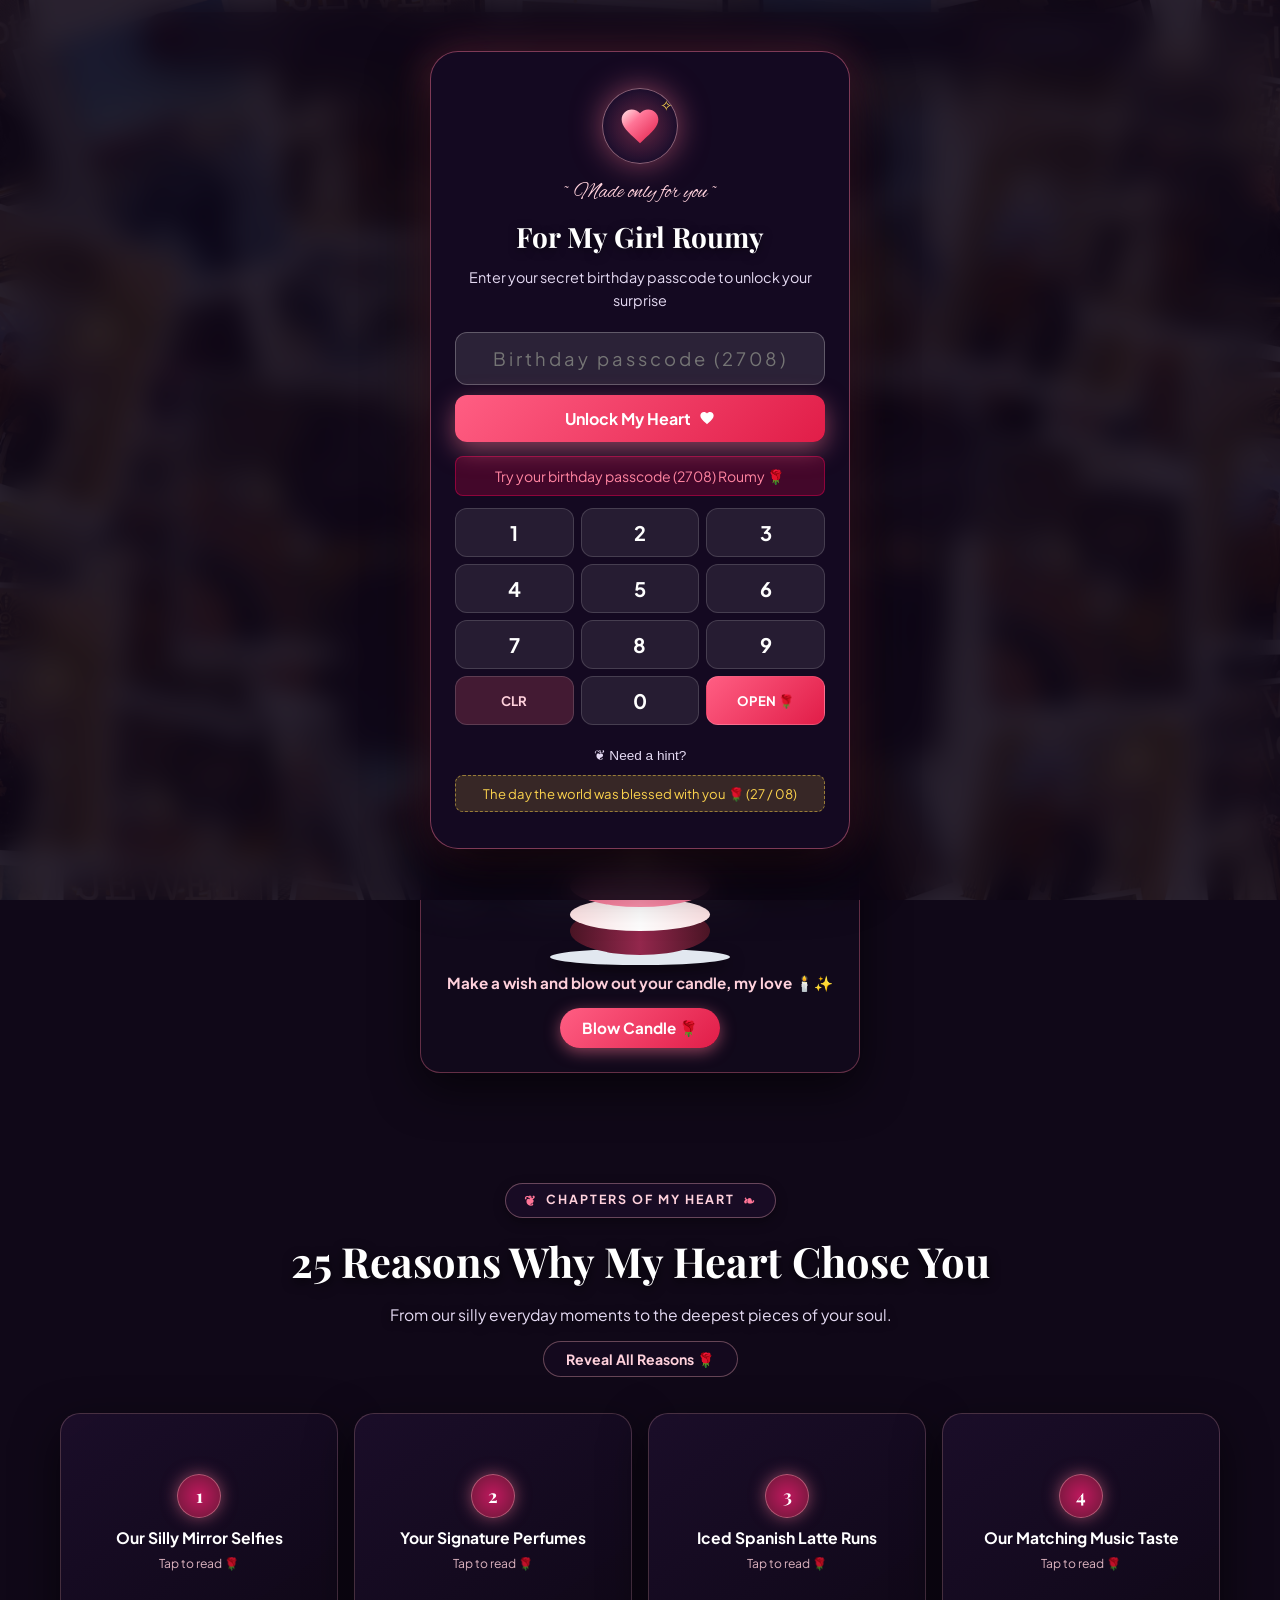
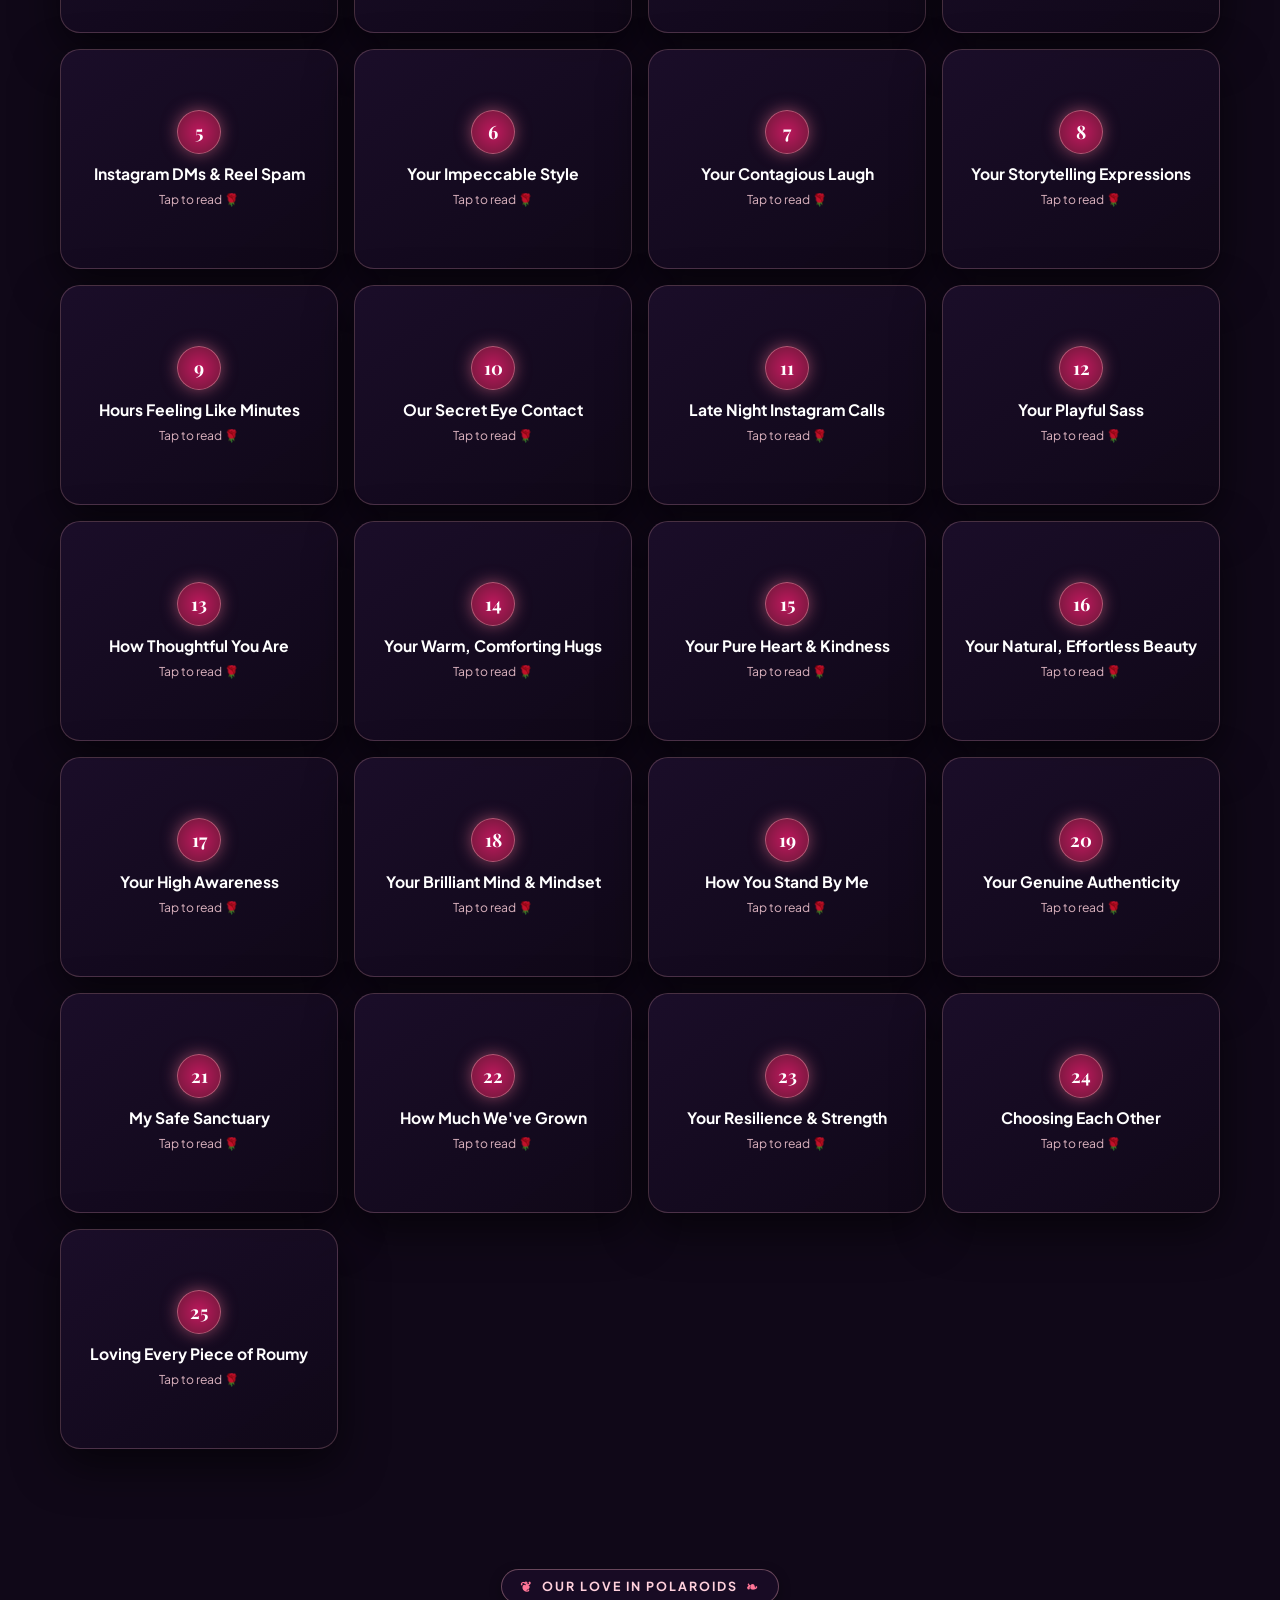
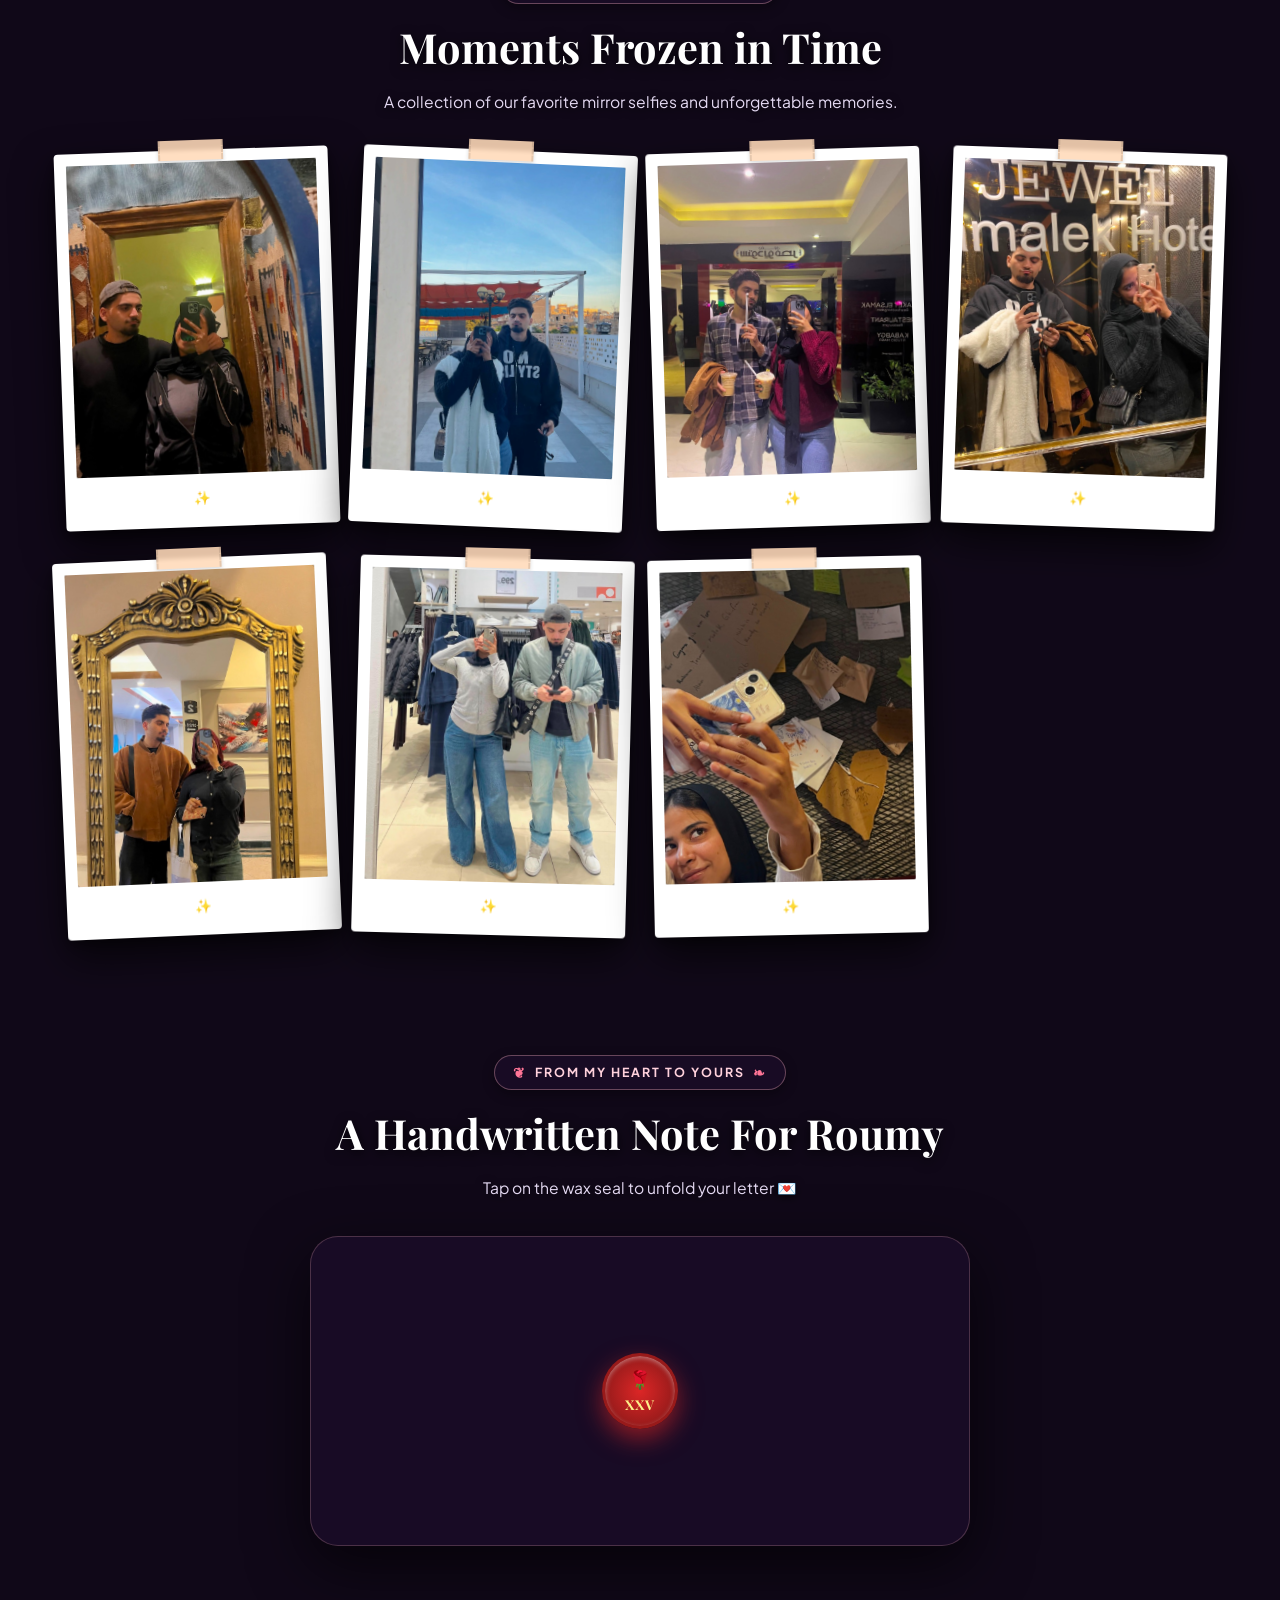
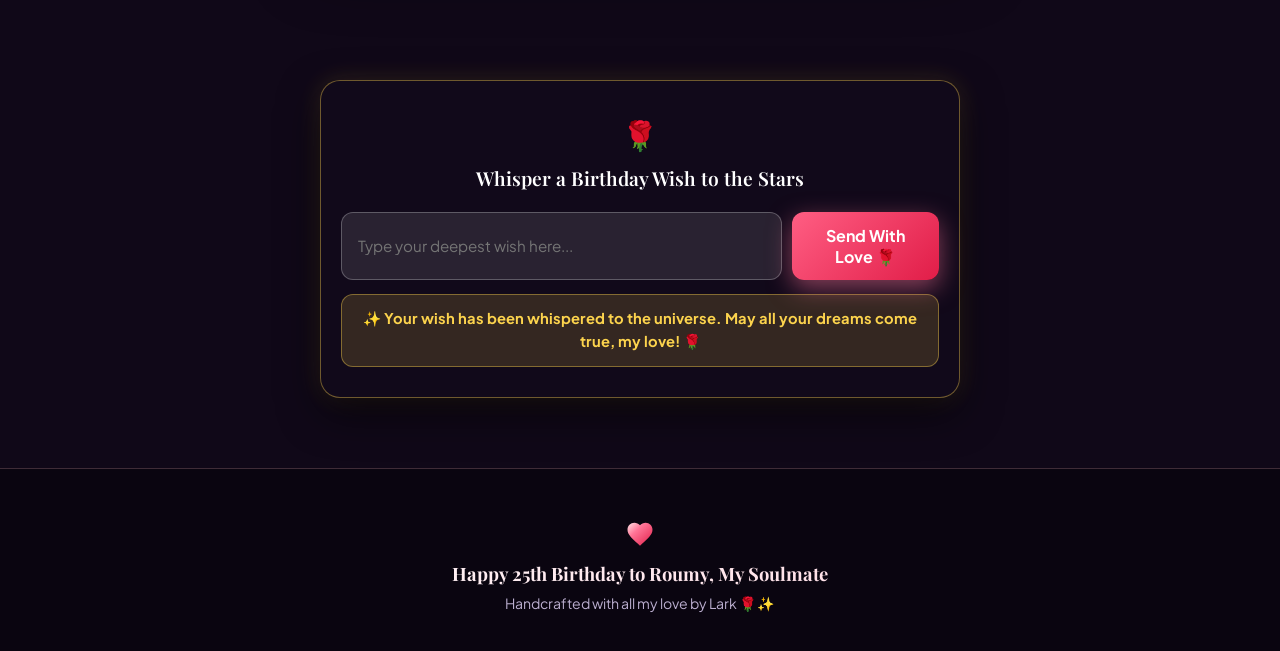
==== index.html @ e914a485 "Update sound to dreamy celestial chime ambient loop with v3.6 cache buster" ====
<!DOCTYPE html>
<html lang="en" dir="ltr">
<head>
  <meta charset="UTF-8">
  <meta name="viewport" content="width=device-width, initial-scale=1.0, maximum-scale=1.0, user-scalable=no">
  <title>Happy 25th Birthday Roumy 🌹✨</title>
  <meta name="description" content="A timeless romantic 25th birthday celebration for Roumy from Lark.">
  
  <!-- Google Fonts: Playfair Display, Alex Brush, Plus Jakarta Sans, Outfit -->
  <link rel="preconnect" href="https://fonts.googleapis.com">
  <link rel="preconnect" href="https://fonts.gstatic.com" crossorigin>
  <link href="https://fonts.googleapis.com/css2?family=Alex+Brush&family=Outfit:wght@300;400;500;600;700&family=Playfair+Display:ital,wght@0,400;0,600;0,700;0,800;1,400;1,600;1,700&family=Plus+Jakarta+Sans:wght@300;400;500;600;700&display=swap" rel="stylesheet">
  
  <!-- Canvas Confetti Library -->
  <script src="https://cdn.jsdelivr.net/npm/canvas-confetti@1.9.3/dist/confetti.browser.min.js"></script>
  
  <!-- Stylesheet with Cache Buster -->
  <link rel="stylesheet" href="style.css?v=3.6">
</head>
<body>

  <!-- 🎵 Studio Quality Romantic Dreamy Synth & Chime Audio Player -->
  <audio id="romantic-audio-element" loop preload="auto">
    <source src="assets/audio/romantic_nostalgia.m4a?v=3.6" type="audio/mp4">
    <source src="assets/audio/romantic_nostalgia.wav?v=3.6" type="audio/wav">
  </audio>

  <!-- Ambient Photo Collage Background Layer (Dense & Sharp Scattered Polaroids) -->
  <div class="background-media-layer" id="bg-media-layer"></div>

  <!-- Floating Falling Stars, Hearts & Particles Canvas -->
  <canvas id="particles-canvas"></canvas>

  <!-- ========================================================================= -->
  <!-- 🔒 1. Romantic Passcode Lock Screen (Birthday Gate for Roumy) -->
  <!-- ========================================================================= -->
  <div id="lock-screen" class="lock-screen active">
    <div class="lock-card glass-panel">
      <div class="lock-header">
        <div class="vintage-heart-lock">
          <svg class="heart-lock-svg" viewBox="0 0 24 24" width="44" height="44" fill="url(#roseGoldGrad)">
            <defs>
              <linearGradient id="roseGoldGrad" x1="0%" y1="0%" x2="100%" y2="100%">
                <stop offset="0%" stop-color="#ffe4e6"/>
                <stop offset="35%" stop-color="#ff7597"/>
                <stop offset="100%" stop-color="#e11d48"/>
              </linearGradient>
            </defs>
            <path d="M12 21.35l-1.45-1.32C5.4 15.36 2 12.28 2 8.5 2 5.42 4.42 3 7.5 3c1.74 0 3.41.81 4.5 2.09C13.09 3.81 14.76 3 16.5 3 19.58 3 22 5.42 22 8.5c0 3.78-3.4 6.86-8.55 11.54L12 21.35z"/>
          </svg>
          <div class="lock-sparkle-dot">✧</div>
        </div>
        
        <span class="romantic-script-tag">~ Made only for you ~</span>
        <h1 class="lock-title">For My Girl Roumy</h1>
        <p class="lock-subtitle">Enter your secret birthday passcode to unlock your surprise</p>
      </div>

      <!-- Passcode Form & Keypad -->
      <div class="passcode-form">
        <div class="input-wrapper">
          <input type="text" id="passcode-input" placeholder="Birthday passcode (2708)" autocomplete="off" inputmode="numeric">
          <button id="unlock-btn" class="glow-button" aria-label="Unlock Surprise">
            <span>Unlock My Heart</span>
            <svg class="btn-heart-svg" viewBox="0 0 24 24" width="16" height="16" fill="currentColor">
              <path d="M12 21.35l-1.45-1.32C5.4 15.36 2 12.28 2 8.5 2 5.42 4.42 3 7.5 3c1.74 0 3.41.81 4.5 2.09C13.09 3.81 14.76 3 16.5 3 19.58 3 22 5.42 22 8.5c0 3.78-3.4 6.86-8.55 11.54L12 21.35z"/>
            </svg>
          </button>
        </div>

        <div id="error-message" class="error-text hidden">Try your birthday passcode (2708) Roumy 🌹</div>
        
        <!-- Numeric Touch Keypad -->
        <div class="mobile-keypad">
          <button class="key-btn" data-val="1">1</button>
          <button class="key-btn" data-val="2">2</button>
          <button class="key-btn" data-val="3">3</button>
          <button class="key-btn" data-val="4">4</button>
          <button class="key-btn" data-val="5">5</button>
          <button class="key-btn" data-val="6">6</button>
          <button class="key-btn" data-val="7">7</button>
          <button class="key-btn" data-val="8">8</button>
          <button class="key-btn" data-val="9">9</button>
          <button class="key-btn special-key" id="clear-btn">CLR</button>
          <button class="key-btn" data-val="0">0</button>
          <button class="key-btn special-key enter-key" id="submit-pin-btn">OPEN 🌹</button>
        </div>

        <div class="lock-hints">
          <button id="hint-btn" class="hint-toggle">
            <span>❦ Need a hint?</span>
          </button>
          <p id="hint-text" class="hint-box hidden"></p>
        </div>
      </div>
    </div>
  </div>


  <!-- ========================================================================= -->
  <!-- 🎶 2. Floating Top Navigation Bar & Music Player -->
  <!-- ========================================================================= -->
  <header class="top-nav glass-panel">
    <div class="nav-brand">
      <span class="nav-rose-icon">🌹</span>
      <span id="nav-her-name" class="brand-text">Roumy & Lark</span>
    </div>
    
    <div class="nav-controls">
      <button id="music-toggle-btn" class="music-btn glass-btn" aria-label="Toggle Romantic Music">
        <div class="music-waves" id="music-waves">
          <span></span><span></span><span></span><span></span>
        </div>
        <span id="music-label">Our Melody</span>
        <svg class="nav-music-icon" viewBox="0 0 24 24" width="14" height="14" fill="#ff7597">
          <path d="M12 3v10.55c-.59-.34-1.27-.55-2-.55-2.21 0-4 1.79-4 4s1.79 4 4 4 4-1.79 4-4V7h4V3h-6z"/>
        </svg>
      </button>
    </div>
  </header>


  <!-- ========================================================================= -->
  <!-- 💖 3. Main Content -->
  <!-- ========================================================================= -->
  <main id="main-content" class="main-content">

    <!-- HERO CELEBRATION SECTION -->
    <section class="hero-section">
      <div class="container hero-container">
        
        <!-- Romantic Calligraphy Emblem for 25 -->
        <div class="romantic-hero-emblem animate-float">
          <div class="emblem-script-prefix">Celebrating</div>
          <div class="emblem-script-title">Twenty-Five</div>
          <div class="emblem-sub-ribbon">
            <span class="ribbon-line"></span>
            <span class="ribbon-text">YEARS OF BEAUTY & GRACE</span>
            <span class="ribbon-line"></span>
          </div>
          <div class="romantic-flourish-divider">❦ ─── 🌹 ─── ❧</div>
        </div>

        <h1 id="hero-title" class="hero-title">Happy 25th Birthday, Roumy</h1>
        <p id="hero-subtitle" class="hero-subtitle">To always stay kind, to always stay Roumy—because you truly have the purest, kindest heart and sweetest soul I have ever seen in my entire life 🌹</p>

        <!-- Romantic Live Countdown Clock to August 27 -->
        <div class="countdown-card glass-panel">
          <div class="countdown-title">
            <span class="flourish-sparkle">✧</span>
            <span id="countdown-heading">Counting down every second until August 27th</span>
            <span class="flourish-sparkle">✧</span>
          </div>
          <div class="countdown-grid">
            <div class="time-box">
              <span id="days-count" class="time-num">00</span>
              <span class="time-label">DAYS</span>
            </div>
            <div class="time-divider">❦</div>
            <div class="time-box">
              <span id="hours-count" class="time-num">00</span>
              <span class="time-label">HOURS</span>
            </div>
            <div class="time-divider">❦</div>
            <div class="time-box">
              <span id="minutes-count" class="time-num">00</span>
              <span class="time-label">MINUTES</span>
            </div>
            <div class="time-divider">❦</div>
            <div class="time-box">
              <span id="seconds-count" class="time-num">00</span>
              <span class="time-label">SECONDS</span>
            </div>
          </div>
          <div id="countdown-status" class="countdown-status">Counting down every heartbeat with so much love 🌹</div>
        </div>

        <!-- Interactive 3D Birthday Cake -->
        <div class="cake-interactive-container">
          <div class="cake-card glass-panel">
            <div class="cake-wrapper">
              <div class="cake">
                <div class="plate"></div>
                <div class="layer layer-bottom"></div>
                <div class="layer layer-middle"></div>
                <div class="layer layer-top">
                  <div class="icing"></div>
                  <div class="drip drip1"></div>
                  <div class="drip drip2"></div>
                  <div class="drip drip3"></div>
                </div>
                <!-- Interactive Candle -->
                <div class="candle" id="birthday-candle" title="Tap to blow out your candle!">
                  <div class="flame" id="candle-flame"></div>
                </div>
              </div>
            </div>
            
            <div class="cake-action-text">
              <p id="cake-instruction" class="cake-instruction">Make a wish and blow out your candle, my love 🕯️✨</p>
              <button id="blow-btn" class="glow-button-sm">
                <span>Blow Candle 🌹</span>
              </button>
            </div>
          </div>
        </div>

      </div>
    </section>


    <!-- SECTION: 25 Reasons Why My Heart Chose You -->
    <section class="reasons-section" id="reasons">
      <div class="container">
        <div class="section-header text-center">
          <div class="romantic-section-badge">
            <span class="badge-floral-icon">❦</span>
            <span>CHAPTERS OF MY HEART</span>
            <span class="badge-floral-icon">❧</span>
          </div>
          <h2 id="reasons-title" class="section-title">25 Reasons Why My Heart Chose You</h2>
          <p id="reasons-subtitle" class="section-desc">From our silly everyday moments to the deepest pieces of your soul.</p>
          <div class="reasons-controls">
            <button id="flip-all-btn" class="romantic-pill-btn">
              <span>Reveal All Reasons 🌹</span>
            </button>
          </div>
        </div>

        <!-- Grid of 25 3D Flip Cards -->
        <div class="reasons-grid" id="reasons-grid">
          <!-- Dynamically populated from config.js -->
        </div>
      </div>
    </section>


    <!-- SECTION: Clean Polaroid Scrapbook with Real Photos -->
    <section class="memories-section" id="memories">
      <div class="container">
        <div class="section-header text-center">
          <div class="romantic-section-badge">
            <span class="badge-floral-icon">❦</span>
            <span>OUR LOVE IN POLAROIDS</span>
            <span class="badge-floral-icon">❧</span>
          </div>
          <h2 id="memories-title" class="section-title">Moments Frozen in Time</h2>
          <p id="memories-subtitle" class="section-desc">A collection of our favorite mirror selfies and unforgettable memories together.</p>
        </div>

        <!-- Polaroid Scrapbook Gallery -->
        <div class="polaroid-gallery" id="polaroid-gallery">
          <!-- Dynamically populated from config.js -->
        </div>
      </div>
    </section>


    <!-- SECTION: Interactive Wax-Sealed Love Letter for Roumy from Lark -->
    <section class="letter-section" id="letter">
      <div class="container">
        <div class="section-header text-center">
          <div class="romantic-section-badge">
            <span class="badge-floral-icon">❦</span>
            <span>FROM MY HEART TO YOURS</span>
            <span class="badge-floral-icon">❧</span>
          </div>
          <h2 id="letter-section-title" class="section-title">A Handwritten Note For Roumy</h2>
          <p class="section-desc">Tap on the wax seal to unfold your letter 💌</p>
        </div>

        <div class="envelope-container">
          <!-- 3D Envelope -->
          <div class="envelope-wrapper" id="envelope-wrapper">
            <div class="envelope" id="envelope">
              <div class="envelope-back"></div>
              
              <!-- Letter Paper Inside -->
              <div class="letter-paper" id="letter-paper">
                <div class="letter-inner">
                  <div class="letter-decor-top">❦ ─── 🌹 ─── ❧</div>
                  <h3 id="letter-title" class="letter-heading">Happy 25th Birthday, My Love</h3>
                  <div id="letter-body" class="letter-body-text">
                    <!-- Populated from config.js -->
                  </div>
                  <div class="letter-signature-box">
                    <span class="handwritten-sig" id="letter-sig">Forever & always yours,<br>Lark 🌹✨</span>
                  </div>
                </div>
              </div>

              <div class="envelope-front"></div>
              <div class="envelope-top" id="envelope-top"></div>
              
              <!-- Red Wax Seal Button with Heart -->
              <div class="wax-seal" id="wax-seal" title="Tap to break seal and open letter">
                <div class="seal-inner">
                  <span class="seal-rose-icon">🌹</span>
                  <span class="seal-num-text">XXV</span>
                </div>
              </div>
            </div>
          </div>
        </div>
      </div>
    </section>


    <!-- SECTION: Wish Upon a Star -->
    <section class="wish-section" id="wishes">
      <div class="container">
        <div class="wish-star-card glass-panel">
          <div class="wish-header">
            <div class="delicate-rose-heart">🌹</div>
            <h3>Whisper a Birthday Wish to the Stars</h3>
          </div>
          <div class="wish-input-row">
            <input type="text" id="user-wish-input" placeholder="Type your deepest wish here...">
            <button id="send-wish-btn" class="glow-button">
              <span>Send With Love 🌹</span>
            </button>
          </div>
          <div id="wish-response" class="wish-response-text hidden">
            ✨ Your wish has been whispered to the universe. May all your dreams come true, my love! 🌹
          </div>
        </div>
      </div>
    </section>

    <!-- FOOTER -->
    <footer class="romantic-footer text-center">
      <div class="footer-heart-glow">
        <svg viewBox="0 0 24 24" width="30" height="30" fill="url(#roseGoldGrad)">
          <path d="M12 21.35l-1.45-1.32C5.4 15.36 2 12.28 2 8.5 2 5.42 4.42 3 7.5 3c1.74 0 3.41.81 4.5 2.09C13.09 3.81 14.76 3 16.5 3 19.58 3 22 5.42 22 8.5c0 3.78-3.4 6.86-8.55 11.54L12 21.35z"/>
        </svg>
      </div>
      <p class="footer-main-text">Happy 25th Birthday to Roumy, My Soulmate</p>
      <p class="footer-sub-text">Handcrafted with all my love by Lark 🌹✨</p>
    </footer>

  </main>


  <!-- ========================================================================= -->
  <!-- 🖼️ 4. Lightbox Modal for Photos -->
  <!-- ========================================================================= -->
  <div id="lightbox-modal" class="lightbox-modal" aria-hidden="true">
    <div class="lightbox-backdrop" id="lightbox-backdrop"></div>
    <div class="lightbox-content glass-panel">
      <button class="lightbox-close" id="lightbox-close" aria-label="Close Lightbox">&times;</button>
      <div class="lightbox-image-wrapper">
        <img id="lightbox-img" src="" alt="Memory photo">
      </div>
    </div>
  </div>

  <!-- Scripts with Cache Buster -->
  <script src="config.js?v=3.6"></script>
  <script src="script.js?v=3.6"></script>
</body>
</html>
---- style.css ----
/* ==========================================================================
   🌹 Modern Luxury Romantic 25th Birthday Theme (For Roumy from Lark) 💖
   ========================================================================== */

:root {
  /* High-Fashion Romantic Palette: Velvet Bordeaux, Rose Gold, Warm Champagne & Petal Rose */
  --bg-primary: #0a0610;
  --bg-secondary: #130a1c;
  --bg-card: rgba(20, 10, 30, 0.88);
  --bg-card-hover: rgba(32, 16, 48, 0.95);
  
  --primary-pink: #ff5e83;
  --primary-rose: #ff7597;
  --soft-rose: #ffd1dc;
  --velvet-wine: #831843;
  --gold-accent: #fcd34d;
  --rose-gold: #fbcfe8;
  --gold-glow: rgba(252, 211, 77, 0.45);
  --pink-glow: rgba(255, 117, 151, 0.5);
  
  --text-main: #ffffff;
  --text-muted: #e5daf3;
  --text-dim: #bbaecf;
  
  --glass-border: rgba(255, 182, 193, 0.22);
  --glass-border-hover: rgba(255, 117, 151, 0.6);
  --glass-shadow: 0 16px 45px rgba(0, 0, 0, 0.6);
  
  --font-main: 'Plus Jakarta Sans', 'Outfit', sans-serif;
  --font-display: 'Playfair Display', serif;
  --font-script: 'Alex Brush', cursive;
  
  --transition-smooth: all 0.35s cubic-bezier(0.16, 1, 0.3, 1);
  --radius-sm: 12px;
  --radius-md: 20px;
  --radius-lg: 28px;
}

/* Reset & Base Setup */
*, *::before, *::after {
  box-sizing: border-box;
  margin: 0;
  padding: 0;
  -webkit-tap-highlight-color: transparent;
}

html {
  scroll-behavior: smooth;
  font-size: 16px;
}

body {
  font-family: var(--font-main);
  background-color: #100818;
  color: var(--text-main);
  line-height: 1.6;
  overflow-x: hidden;
  position: relative;
  min-height: 100vh;
}

::selection {
  background: var(--primary-rose);
  color: #fff;
}

/* 🪞 100% Bright, Crystal-Clear Scattered Polaroid Background */
.background-media-layer {
  position: fixed;
  top: 0;
  left: 0;
  width: 100vw;
  height: 100vh;
  background-image: url('assets/images/dense_scattered_photos_bg.jpg');
  background-size: cover;
  background-position: center center;
  background-repeat: no-repeat;
  opacity: 0.98;
  z-index: 0;
  pointer-events: none;
}

/* Floating Particles & Falling Stars Canvas */
#particles-canvas {
  position: fixed;
  top: 0;
  left: 0;
  width: 100vw;
  height: 100vh;
  pointer-events: none;
  z-index: 1;
}

/* Layout Utilities */
.container {
  width: 100%;
  max-width: 1200px;
  margin: 0 auto;
  padding: 0 20px;
  position: relative;
  z-index: 2;
}

.text-center {
  text-align: center;
}

/* Glassmorphism Panel */
.glass-panel {
  background: var(--bg-card);
  backdrop-filter: blur(18px);
  -webkit-backdrop-filter: blur(18px);
  border: 1.5px solid var(--glass-border);
  border-radius: var(--radius-md);
  box-shadow: var(--glass-shadow);
}

/* ==========================================================================
   🔒 1. Passcode Lock Screen (Vintage Romantic Gate)
   ========================================================================== */

.lock-screen {
  position: fixed;
  top: 0;
  left: 0;
  width: 100vw;
  height: 100vh;
  background: rgba(14, 6, 22, 0.88);
  backdrop-filter: blur(14px);
  -webkit-backdrop-filter: blur(14px);
  display: flex;
  justify-content: center;
  align-items: center;
  z-index: 9999;
  padding: 16px;
  transition: opacity 0.8s ease, visibility 0.8s ease, transform 0.8s cubic-bezier(0.16, 1, 0.3, 1);
}

.lock-screen.unlocked {
  opacity: 0;
  visibility: hidden;
  transform: scale(1.08);
  pointer-events: none;
}

.lock-card {
  width: 100%;
  max-width: 420px;
  padding: 36px 24px;
  text-align: center;
  background: rgba(22, 10, 34, 0.95);
  border: 1.5px solid rgba(255, 117, 151, 0.45);
  box-shadow: 0 20px 60px rgba(0, 0, 0, 0.85), 0 0 40px rgba(255, 94, 131, 0.3);
  animation: floatCard 6s ease-in-out infinite;
  border-radius: var(--radius-lg);
}

.vintage-heart-lock {
  position: relative;
  width: 76px;
  height: 76px;
  margin: 0 auto 12px;
  background: radial-gradient(circle, rgba(255, 94, 131, 0.35) 0%, rgba(30, 15, 45, 0.95) 70%);
  border: 1.5px solid rgba(255, 182, 193, 0.5);
  border-radius: 50%;
  display: flex;
  justify-content: center;
  align-items: center;
  box-shadow: 0 0 30px var(--pink-glow);
}

.heart-lock-svg {
  animation: heartBeat 1.4s ease-in-out infinite;
}

.lock-sparkle-dot {
  position: absolute;
  top: 4px;
  right: 4px;
  color: var(--gold-accent);
  font-size: 0.95rem;
  animation: pulseGlow 2s infinite;
}

.romantic-script-tag {
  display: block;
  font-family: var(--font-script);
  font-size: 1.35rem;
  color: var(--soft-rose);
  margin-bottom: 4px;
}

.lock-title {
  font-family: var(--font-display);
  font-size: 1.75rem;
  font-weight: 700;
  color: #fff;
  margin-bottom: 6px;
  text-shadow: 0 2px 10px rgba(0, 0, 0, 0.6);
}

.lock-subtitle {
  font-size: 0.9rem;
  color: var(--text-muted);
  margin-bottom: 20px;
}

.input-wrapper {
  position: relative;
  display: flex;
  flex-direction: column;
  gap: 10px;
  margin-bottom: 14px;
}

#passcode-input {
  width: 100%;
  padding: 14px 16px;
  font-size: 1.15rem;
  font-family: var(--font-main);
  text-align: center;
  letter-spacing: 3px;
  background: rgba(255, 255, 255, 0.1);
  border: 1.5px solid rgba(255, 255, 255, 0.25);
  border-radius: var(--radius-sm);
  color: #fff;
  outline: none;
  transition: var(--transition-smooth);
}

#passcode-input:focus {
  border-color: var(--primary-pink);
  box-shadow: 0 0 20px var(--pink-glow);
  background: rgba(255, 255, 255, 0.16);
}

.glow-button {
  background: linear-gradient(135deg, var(--primary-pink), #e11d48);
  color: #fff;
  border: none;
  padding: 13px 22px;
  border-radius: var(--radius-sm);
  font-size: 1rem;
  font-weight: 700;
  font-family: var(--font-main);
  cursor: pointer;
  display: inline-flex;
  align-items: center;
  justify-content: center;
  gap: 8px;
  box-shadow: 0 8px 25px var(--pink-glow);
  transition: var(--transition-smooth);
}

.glow-button:hover, .glow-button:active {
  transform: scale(0.98);
  box-shadow: 0 12px 30px rgba(255, 94, 131, 0.7);
}

.glow-button-sm {
  background: linear-gradient(135deg, var(--primary-pink), #e11d48);
  color: #fff;
  border: none;
  padding: 10px 22px;
  border-radius: 25px;
  font-size: 0.95rem;
  font-weight: 700;
  font-family: var(--font-main);
  cursor: pointer;
  box-shadow: 0 4px 15px var(--pink-glow);
  transition: var(--transition-smooth);
}

.glow-button-sm:hover, .glow-button-sm:active {
  transform: scale(1.04);
}

/* Numeric Keypad */
.mobile-keypad {
  display: grid;
  grid-template-columns: repeat(3, 1fr);
  gap: 7px;
  margin-top: 12px;
}

.key-btn {
  background: rgba(255, 255, 255, 0.08);
  border: 1px solid rgba(255, 255, 255, 0.15);
  color: #fff;
  font-size: 1.25rem;
  font-weight: 700;
  font-family: var(--font-main);
  padding: 11px;
  border-radius: var(--radius-sm);
  cursor: pointer;
  transition: var(--transition-smooth);
}

.key-btn:hover, .key-btn:active {
  background: rgba(255, 255, 255, 0.22);
  border-color: var(--primary-rose);
  transform: scale(0.97);
}

.key-btn.special-key {
  font-size: 0.82rem;
  font-weight: 700;
  background: rgba(255, 94, 131, 0.2);
  color: var(--soft-rose);
}

.key-btn.enter-key {
  background: linear-gradient(135deg, var(--primary-pink), #e11d48);
  color: #fff;
}

.error-text {
  color: #ff85a1;
  font-size: 0.88rem;
  margin-top: 8px;
  background: rgba(255, 0, 85, 0.2);
  padding: 8px 12px;
  border-radius: 8px;
  border: 1px solid rgba(255, 0, 85, 0.4);
}

.shake-anim {
  animation: shake 0.5s ease-in-out;
}

.lock-hints {
  margin-top: 16px;
}

.hint-toggle {
  background: transparent;
  border: none;
  color: var(--text-muted);
  font-size: 0.85rem;
  cursor: pointer;
  display: inline-flex;
  align-items: center;
  gap: 6px;
  transition: var(--transition-smooth);
}

.hint-toggle:hover {
  color: var(--gold-accent);
}

.hint-box {
  margin-top: 8px;
  font-size: 0.82rem;
  color: var(--gold-accent);
  background: rgba(252, 211, 77, 0.15);
  border: 1px dashed rgba(252, 211, 77, 0.5);
  padding: 7px 10px;
  border-radius: 8px;
}


/* ==========================================================================
   🎶 2. Top Nav & Music Player
   ========================================================================== */

.top-nav {
  position: fixed;
  top: 12px;
  left: 50%;
  transform: translateX(-50%);
  width: calc(100% - 24px);
  max-width: 1000px;
  padding: 10px 18px;
  display: flex;
  justify-content: space-between;
  align-items: center;
  z-index: 100;
  border-radius: 50px;
  background: rgba(18, 10, 28, 0.9);
}

.nav-brand {
  display: flex;
  align-items: center;
  gap: 8px;
  font-weight: 700;
  font-size: 0.95rem;
  color: #fff;
}

.nav-rose-icon {
  font-size: 1.1rem;
}

.brand-text {
  font-family: var(--font-display);
  font-size: 1.05rem;
  background: linear-gradient(135deg, #fff, var(--soft-rose));
  -webkit-background-clip: text;
  -webkit-text-fill-color: transparent;
  text-shadow: 0 2px 8px rgba(0, 0, 0, 0.5);
}

.music-btn {
  background: rgba(255, 255, 255, 0.1);
  border: 1px solid rgba(255, 255, 255, 0.25);
  color: #fff;
  padding: 6px 14px;
  border-radius: 30px;
  display: inline-flex;
  align-items: center;
  gap: 8px;
  cursor: pointer;
  font-family: var(--font-main);
  font-size: 0.85rem;
  font-weight: 600;
  transition: var(--transition-smooth);
}

.music-btn:hover, .music-btn:active {
  background: rgba(255, 94, 131, 0.25);
  border-color: var(--primary-pink);
  transform: scale(0.98);
}

.music-waves {
  display: flex;
  align-items: flex-end;
  gap: 2.5px;
  height: 14px;
}

.music-waves span {
  width: 2.5px;
  height: 100%;
  background: var(--primary-pink);
  border-radius: 2px;
  animation: waveBar 1.2s ease-in-out infinite alternate;
}

.music-waves span:nth-child(2) { animation-delay: 0.2s; }
.music-waves span:nth-child(3) { animation-delay: 0.4s; }
.music-waves span:nth-child(4) { animation-delay: 0.6s; }

.music-waves.paused span {
  animation: none;
  height: 3px;
}


/* ==========================================================================
   💖 3. Romantic Hero Section (Calligraphy 25 & Heartfelt Aura)
   ========================================================================== */

.hero-section {
  padding-top: 100px;
  padding-bottom: 50px;
  text-align: center;
  position: relative;
}

.hero-container {
  display: flex;
  flex-direction: column;
  align-items: center;
}

/* 🌹 Romantic Calligraphy 25 Emblem */
.romantic-hero-emblem {
  display: flex;
  flex-direction: column;
  align-items: center;
  margin-bottom: 16px;
  position: relative;
}

.emblem-script-prefix {
  font-family: var(--font-script);
  font-size: clamp(1.8rem, 4vw, 2.5rem);
  color: var(--soft-rose);
  margin-bottom: -10px;
  text-shadow: 0 0 15px rgba(255, 117, 151, 0.4);
}

.emblem-script-title {
  font-family: var(--font-script);
  font-size: clamp(3.8rem, 9vw, 5.8rem);
  line-height: 1.1;
  background: linear-gradient(135deg, #ffffff 15%, #ffd1dc 45%, #fcd34d 85%);
  -webkit-background-clip: text;
  -webkit-text-fill-color: transparent;
  filter: drop-shadow(0 4px 18px rgba(255, 94, 131, 0.5));
  margin-bottom: 4px;
}

.emblem-sub-ribbon {
  display: flex;
  align-items: center;
  gap: 12px;
  margin-top: 2px;
}

.ribbon-line {
  width: 40px;
  height: 1px;
  background: linear-gradient(to right, transparent, var(--glass-border), transparent);
}

.ribbon-text {
  font-size: 0.72rem;
  letter-spacing: 3px;
  font-weight: 700;
  color: var(--soft-rose);
  text-transform: uppercase;
}

.romantic-flourish-divider {
  color: var(--primary-rose);
  font-size: 1.1rem;
  margin-top: 8px;
  opacity: 0.85;
}

.hero-title {
  font-family: var(--font-display);
  font-size: clamp(2rem, 5.5vw, 3.4rem);
  font-weight: 800;
  margin-bottom: 12px;
  color: #fff;
  text-shadow: 0 3px 15px rgba(0, 0, 0, 0.8), 0 0 30px rgba(255, 94, 131, 0.4);
  line-height: 1.25;
}

.hero-subtitle {
  font-family: var(--font-display);
  font-style: italic;
  font-size: clamp(1rem, 2.8vw, 1.25rem);
  color: var(--soft-rose);
  max-width: 680px;
  margin-bottom: 30px;
  font-weight: 400;
  text-shadow: 0 2px 10px rgba(0, 0, 0, 0.85);
  background: rgba(18, 10, 28, 0.76);
  padding: 12px 22px;
  border-radius: 24px;
  line-height: 1.65;
  border: 1px solid rgba(255, 182, 193, 0.2);
}

/* Countdown Card */
.countdown-card {
  width: 100%;
  max-width: 600px;
  padding: 22px 16px;
  margin-bottom: 32px;
  background: rgba(18, 10, 28, 0.9);
  border: 1.5px solid rgba(252, 211, 77, 0.35);
  box-shadow: 0 15px 40px rgba(0, 0, 0, 0.6), 0 0 25px rgba(252, 211, 77, 0.15);
}

.countdown-title {
  display: flex;
  align-items: center;
  justify-content: center;
  gap: 8px;
  font-size: 0.95rem;
  font-weight: 600;
  color: var(--gold-accent);
  margin-bottom: 14px;
  font-family: var(--font-display);
  font-style: italic;
}

.flourish-sparkle {
  font-size: 0.75rem;
  color: var(--primary-rose);
}

.countdown-grid {
  display: flex;
  justify-content: center;
  align-items: center;
  gap: 8px;
}

.time-box {
  background: rgba(0, 0, 0, 0.65);
  border: 1px solid rgba(255, 182, 193, 0.2);
  padding: 8px 10px;
  border-radius: var(--radius-sm);
  min-width: 62px;
  display: flex;
  flex-direction: column;
  align-items: center;
}

.time-num {
  font-size: 1.65rem;
  font-weight: 700;
  color: #fff;
  font-family: var(--font-display);
  line-height: 1.1;
}

.time-label {
  font-size: 0.68rem;
  letter-spacing: 1.5px;
  color: var(--text-muted);
  font-weight: 700;
  margin-top: 2px;
}

.time-divider {
  font-size: 0.9rem;
  color: var(--primary-rose);
  margin-bottom: 8px;
}

.countdown-status {
  font-size: 0.9rem;
  color: var(--soft-rose);
  margin-top: 12px;
  font-family: var(--font-display);
  font-style: italic;
}

/* 3D Cake Container */
.cake-interactive-container {
  width: 100%;
  max-width: 440px;
  margin-top: 5px;
}

.cake-card {
  padding: 24px 16px;
  background: rgba(18, 10, 28, 0.9);
  border: 1.5px solid rgba(255, 117, 151, 0.35);
}

.cake-wrapper {
  position: relative;
  width: 170px;
  height: 140px;
  margin: 0 auto 16px;
  display: flex;
  justify-content: center;
  align-items: flex-end;
}

.cake {
  position: relative;
  width: 140px;
  height: 95px;
}

.plate {
  position: absolute;
  bottom: -10px;
  left: -20px;
  width: 180px;
  height: 16px;
  background: #e2e8f0;
  border-radius: 50%;
  box-shadow: 0 6px 15px rgba(0, 0, 0, 0.5);
}

.layer {
  position: absolute;
  display: block;
  width: 140px;
  height: 38px;
  border-radius: 50%;
  background: linear-gradient(to right, #4a1525, #93274c, #4a1525);
}

.layer-bottom {
  bottom: 0px;
  height: 48px;
}

.layer-middle {
  bottom: 24px;
  background: linear-gradient(to right, #ffe4e6, #fff, #ffe4e6);
  height: 33px;
}

.layer-top {
  bottom: 48px;
  background: linear-gradient(to right, #ff7597, #ff94af, #ff7597);
  height: 42px;
}

.candle {
  position: absolute;
  top: -24px;
  left: 50%;
  transform: translateX(-50%);
  width: 12px;
  height: 38px;
  background: repeating-linear-gradient(45deg, #fff, #fff 4px, var(--gold-accent) 4px, var(--gold-accent) 8px);
  border-radius: 4px;
  cursor: pointer;
  z-index: 10;
}

.flame {
  position: absolute;
  top: -18px;
  left: 50%;
  transform: translateX(-50%);
  width: 14px;
  height: 22px;
  background: radial-gradient(ellipse at bottom, #fff 0%, #fef08a 30%, #f97316 70%, #ef4444 100%);
  border-radius: 50% 50% 35% 35%;
  box-shadow: 0 0 15px #f59e0b, 0 0 25px #ef4444;
  animation: flicker 0.15s ease-in-out infinite alternate;
  transform-origin: center bottom;
}

.flame.blown {
  opacity: 0;
  transform: translateX(-50%) scale(0.2);
  transition: all 0.4s ease;
}

.cake-instruction {
  font-size: 0.95rem;
  font-weight: 700;
  color: var(--soft-rose);
  margin-bottom: 12px;
}


/* ==========================================================================
   🎴 4. 25 Reasons Flip Cards
   ========================================================================== */

.reasons-section {
  padding: 60px 0;
}

.section-header {
  margin-bottom: 36px;
}

.romantic-section-badge {
  display: inline-flex;
  align-items: center;
  gap: 8px;
  background: rgba(26, 12, 38, 0.92);
  color: var(--soft-rose);
  border: 1px solid rgba(255, 182, 193, 0.35);
  padding: 5px 18px;
  border-radius: 30px;
  font-size: 0.78rem;
  font-weight: 700;
  letter-spacing: 2px;
  margin-bottom: 10px;
  box-shadow: 0 4px 12px rgba(0, 0, 0, 0.35);
}

.badge-floral-icon {
  color: var(--primary-rose);
  font-size: 0.9rem;
}

.section-title {
  font-family: var(--font-display);
  font-size: clamp(1.75rem, 4.5vw, 2.6rem);
  font-weight: 700;
  margin-bottom: 8px;
  color: #fff;
  text-shadow: 0 3px 12px rgba(0, 0, 0, 0.85);
}

.section-desc {
  font-size: 0.98rem;
  color: var(--text-muted);
  text-shadow: 0 2px 8px rgba(0, 0, 0, 0.8);
}

.reasons-controls {
  margin-top: 14px;
}

.romantic-pill-btn {
  background: rgba(22, 10, 32, 0.9);
  border: 1px solid rgba(255, 182, 193, 0.35);
  color: var(--soft-rose);
  padding: 8px 22px;
  border-radius: 30px;
  font-family: var(--font-main);
  font-weight: 700;
  font-size: 0.88rem;
  cursor: pointer;
  transition: var(--transition-smooth);
}

.romantic-pill-btn:hover, .romantic-pill-btn:active {
  background: var(--primary-pink);
  color: #fff;
  border-color: var(--primary-pink);
  box-shadow: 0 6px 20px var(--pink-glow);
  transform: scale(0.98);
}

.reasons-grid {
  display: grid;
  grid-template-columns: repeat(auto-fill, minmax(220px, 1fr));
  gap: 16px;
}

/* 3D Flip Card Container */
.flip-card {
  background-color: transparent;
  height: 220px;
  perspective: 1000px;
  cursor: pointer;
}

.flip-card-inner {
  position: relative;
  width: 100%;
  height: 100%;
  text-align: center;
  transition: transform 0.7s cubic-bezier(0.4, 0.2, 0.2, 1);
  transform-style: preserve-3d;
  border-radius: var(--radius-md);
}

.flip-card.flipped .flip-card-inner {
  transform: rotateY(180deg);
}

.flip-card-front, .flip-card-back {
  position: absolute;
  width: 100%;
  height: 100%;
  -webkit-backface-visibility: hidden;
  backface-visibility: hidden;
  border-radius: var(--radius-md);
  padding: 20px 14px;
  display: flex;
  flex-direction: column;
  justify-content: center;
  align-items: center;
  box-shadow: var(--glass-shadow);
}

.flip-card-front {
  background: linear-gradient(145deg, rgba(28, 14, 42, 0.94), rgba(16, 8, 24, 0.97));
  border: 1.5px solid rgba(255, 182, 193, 0.22);
  transition: var(--transition-smooth);
}

.flip-card:hover .flip-card-front {
  border-color: var(--primary-rose);
  box-shadow: 0 10px 30px var(--pink-glow);
}

.card-number-badge {
  width: 44px;
  height: 44px;
  border-radius: 50%;
  background: radial-gradient(circle, #be185d 0%, #831843 70%, #4c0519 100%);
  border: 1px solid rgba(255, 182, 193, 0.4);
  display: flex;
  justify-content: center;
  align-items: center;
  font-size: 1.15rem;
  font-weight: 700;
  color: #fff;
  font-family: var(--font-display);
  margin-bottom: 10px;
  box-shadow: 0 0 16px var(--pink-glow);
}

.card-front-title {
  font-size: 0.98rem;
  font-weight: 700;
  color: #fff;
  margin-bottom: 6px;
  line-height: 1.3;
}

.card-hint-click {
  font-size: 0.76rem;
  color: var(--soft-rose);
  opacity: 0.85;
}

.flip-card-back {
  background: linear-gradient(145deg, #2d122d, #190919);
  border: 1.5px solid rgba(252, 211, 77, 0.45);
  transform: rotateY(180deg);
  box-shadow: 0 10px 30px rgba(0, 0, 0, 0.5), 0 0 25px var(--gold-glow);
}

.card-back-text {
  font-size: 0.88rem;
  line-height: 1.55;
  color: #fff;
}

.card-back-heart {
  font-size: 1.1rem;
  margin-top: 8px;
  color: var(--primary-rose);
}


/* ==========================================================================
   📸 5. Polaroid Scrapbook Gallery (All 7 Real Photos - Clean)
   ========================================================================== */

.memories-section {
  padding: 60px 0;
}

.polaroid-gallery {
  display: grid;
  grid-template-columns: repeat(auto-fit, minmax(240px, 1fr));
  gap: 30px 22px;
  margin-top: 16px;
}

.polaroid-card {
  background: #ffffff;
  padding: 12px 12px 18px 12px;
  border-radius: 4px;
  box-shadow: 0 18px 40px rgba(0, 0, 0, 0.7), 0 4px 12px rgba(0, 0, 0, 0.4);
  cursor: pointer;
  transition: all 0.4s cubic-bezier(0.16, 1, 0.3, 1);
  position: relative;
}

.polaroid-card:nth-child(1) { transform: rotate(-2deg); }
.polaroid-card:nth-child(2) { transform: rotate(2.5deg); }
.polaroid-card:nth-child(3) { transform: rotate(-1.8deg); }
.polaroid-card:nth-child(4) { transform: rotate(2deg); }
.polaroid-card:nth-child(5) { transform: rotate(-2.5deg); }
.polaroid-card:nth-child(6) { transform: rotate(1.5deg); }
.polaroid-card:nth-child(7) { transform: rotate(-1.2deg); }

.polaroid-card:hover, .polaroid-card:active {
  transform: rotate(0deg) scale(1.04) translateY(-6px);
  z-index: 10;
  box-shadow: 0 25px 50px rgba(0, 0, 0, 0.85), 0 0 30px var(--pink-glow);
}

.tape-top {
  position: absolute;
  top: -10px;
  left: 50%;
  transform: translateX(-50%);
  width: 65px;
  height: 20px;
  background: rgba(255, 218, 185, 0.88);
  backdrop-filter: blur(2px);
  box-shadow: 0 2px 4px rgba(0, 0, 0, 0.15);
  border-left: 2px dashed rgba(0,0,0,0.1);
  border-right: 2px dashed rgba(0,0,0,0.1);
}

.polaroid-img-wrapper {
  position: relative;
  width: 100%;
  padding-top: 125%;
  overflow: hidden;
  background: #111;
  border-radius: 2px;
}

.polaroid-img-wrapper img {
  position: absolute;
  top: 0;
  left: 0;
  width: 100%;
  height: 100%;
  object-fit: cover;
  transition: transform 0.5s ease;
}

.polaroid-clean-bottom {
  padding-top: 10px;
  text-align: center;
}

.polaroid-sparkle-dot {
  font-size: 0.85rem;
  color: var(--primary-rose);
  display: inline-block;
  animation: pulseGlow 2.5s infinite;
}


/* ==========================================================================
   💌 6. Wax-Sealed Romantic Letter for Roumy from Lark
   ========================================================================== */

.letter-section {
  padding: 60px 0;
}

.envelope-container {
  max-width: 660px;
  margin: 24px auto;
  position: relative;
}

.envelope-wrapper {
  position: relative;
  width: 100%;
  background: rgba(26, 12, 38, 0.95);
  border-radius: var(--radius-lg);
  padding: 24px 16px;
  box-shadow: 0 20px 60px rgba(0, 0, 0, 0.65);
  border: 1.5px solid var(--glass-border);
}

.envelope {
  position: relative;
  width: 100%;
  min-height: 260px;
  display: flex;
  justify-content: center;
  align-items: center;
}

.wax-seal {
  position: absolute;
  top: 50%;
  left: 50%;
  transform: translate(-50%, -50%);
  width: 76px;
  height: 76px;
  background: radial-gradient(circle, #dc2626 0%, #991b1b 70%, #7f1d1d 100%);
  border-radius: 50%;
  box-shadow: 0 10px 25px rgba(220, 38, 38, 0.6), inset 0 2px 5px rgba(255, 255, 255, 0.4);
  cursor: pointer;
  display: flex;
  justify-content: center;
  align-items: center;
  z-index: 20;
  transition: all 0.4s cubic-bezier(0.16, 1, 0.3, 1);
  border: 3px solid rgba(153, 27, 27, 0.85);
}

.wax-seal:hover, .wax-seal:active {
  transform: translate(-50%, -50%) scale(1.08);
  box-shadow: 0 15px 35px rgba(220, 38, 38, 0.8);
}

.seal-inner {
  display: flex;
  flex-direction: column;
  align-items: center;
  color: #fef2f2;
  font-family: var(--font-display);
  gap: 1px;
}

.seal-rose-icon {
  font-size: 1.1rem;
}

.seal-num-text {
  font-size: 0.85rem;
  letter-spacing: 1px;
  font-weight: 700;
  color: #fef08a;
}

.envelope.open .wax-seal {
  opacity: 0;
  transform: translate(-50%, -50%) scale(0.2);
  pointer-events: none;
}

.letter-paper {
  width: 100%;
  background: #fdfbf7;
  color: #2b1e16;
  border-radius: var(--radius-md);
  box-shadow: 0 15px 45px rgba(0, 0, 0, 0.5);
  padding: 34px 22px;
  border: 1px solid #ebd9c8;
  position: relative;
  transition: all 0.8s cubic-bezier(0.16, 1, 0.3, 1);
  display: none;
  background-image: radial-gradient(#eadbc8 1px, transparent 1px);
  background-size: 20px 20px;
}

.envelope.open .letter-paper {
  display: block;
  animation: slideOutLetter 0.9s cubic-bezier(0.16, 1, 0.3, 1) forwards;
}

.letter-inner {
  text-align: left;
  line-height: 1.85;
}

.letter-decor-top {
  text-align: center;
  color: #b45309;
  font-size: 1.1rem;
  margin-bottom: 10px;
}

.letter-heading {
  font-family: var(--font-display);
  font-size: 1.45rem;
  color: #78350f;
  margin-bottom: 16px;
  border-bottom: 1px dashed #d97706;
  padding-bottom: 8px;
}

.letter-body-text {
  font-size: 1rem;
  color: #382419;
  margin-bottom: 20px;
}

.letter-para {
  margin-bottom: 15px;
  line-height: 1.8;
}

.letter-signature-box {
  text-align: right;
  margin-top: 20px;
  padding-top: 14px;
  border-top: 1px solid rgba(180, 83, 9, 0.2);
}

.handwritten-sig {
  font-family: var(--font-script);
  font-size: 2rem;
  color: #b91c1c;
}


/* ==========================================================================
   ⭐ 7. Wish Upon a Star Section
   ========================================================================== */

.wish-section {
  padding: 50px 0 70px;
}

.wish-star-card {
  max-width: 640px;
  margin: 0 auto;
  padding: 30px 20px;
  text-align: center;
  background: rgba(18, 10, 28, 0.92);
  border: 1.5px solid rgba(252, 211, 77, 0.4);
  box-shadow: 0 15px 40px rgba(0, 0, 0, 0.6), 0 0 25px rgba(252, 211, 77, 0.15);
}

.wish-header {
  margin-bottom: 18px;
}

.delicate-rose-heart {
  font-size: 1.8rem;
  margin-bottom: 6px;
  animation: pulseGlow 2s infinite;
}

.wish-header h3 {
  font-family: var(--font-display);
  font-size: 1.2rem;
  font-weight: 600;
  color: #fff;
}

.wish-input-row {
  display: flex;
  gap: 10px;
  flex-direction: column;
}

#user-wish-input {
  width: 100%;
  padding: 13px 16px;
  background: rgba(255, 255, 255, 0.1);
  border: 1.5px solid rgba(255, 255, 255, 0.25);
  border-radius: var(--radius-sm);
  color: #fff;
  font-family: var(--font-main);
  font-size: 0.95rem;
  outline: none;
}

#user-wish-input:focus {
  border-color: var(--gold-accent);
  box-shadow: 0 0 15px var(--gold-glow);
}

.wish-response-text {
  margin-top: 14px;
  padding: 12px;
  background: rgba(252, 211, 77, 0.15);
  border: 1px solid rgba(252, 211, 77, 0.4);
  color: var(--gold-accent);
  border-radius: var(--radius-sm);
  font-weight: 700;
  font-size: 0.92rem;
  animation: fadeIn 0.5s ease;
}


/* ==========================================================================
   🖼️ 8. Lightbox Modal
   ========================================================================== */

.lightbox-modal {
  position: fixed;
  top: 0;
  left: 0;
  width: 100vw;
  height: 100vh;
  z-index: 10000;
  display: flex;
  justify-content: center;
  align-items: center;
  padding: 16px;
  opacity: 0;
  visibility: hidden;
  transition: all 0.35s ease;
}

.lightbox-modal.active {
  opacity: 1;
  visibility: visible;
}

.lightbox-backdrop {
  position: absolute;
  top: 0;
  left: 0;
  width: 100%;
  height: 100%;
  background: rgba(8, 4, 15, 0.9);
  backdrop-filter: blur(14px);
}

.lightbox-content {
  position: relative;
  z-index: 10;
  max-width: 500px;
  width: 100%;
  padding: 16px;
  border-radius: var(--radius-lg);
  transform: scale(0.9);
  transition: transform 0.35s cubic-bezier(0.16, 1, 0.3, 1);
}

.lightbox-modal.active .lightbox-content {
  transform: scale(1);
}

.lightbox-close {
  position: absolute;
  top: 10px;
  right: 10px;
  width: 36px;
  height: 36px;
  border-radius: 50%;
  background: rgba(255, 255, 255, 0.18);
  border: 1px solid rgba(255, 255, 255, 0.3);
  color: #fff;
  font-size: 1.4rem;
  cursor: pointer;
  display: flex;
  justify-content: center;
  align-items: center;
  z-index: 20;
  transition: var(--transition-smooth);
}

.lightbox-close:hover, .lightbox-close:active {
  background: var(--primary-pink);
  transform: rotate(90deg);
}

.lightbox-image-wrapper {
  width: 100%;
  border-radius: var(--radius-md);
  overflow: hidden;
  max-height: 75vh;
}

.lightbox-image-wrapper img {
  width: 100%;
  height: auto;
  max-height: 75vh;
  object-fit: contain;
  display: block;
}


/* ==========================================================================
   🌹 9. Footer & Keyframes
   ========================================================================== */

.romantic-footer {
  padding: 50px 20px 36px;
  border-top: 1px solid var(--glass-border);
  background: rgba(10, 6, 16, 0.94);
  position: relative;
  z-index: 2;
}

.footer-heart-glow {
  margin-bottom: 10px;
  animation: heartBeat 1.4s ease-in-out infinite;
  display: flex;
  justify-content: center;
}

.footer-main-text {
  font-size: 1.15rem;
  font-weight: 700;
  font-family: var(--font-display);
  background: linear-gradient(135deg, #fff, var(--soft-rose));
  -webkit-background-clip: text;
  -webkit-text-fill-color: transparent;
  margin-bottom: 4px;
}

.footer-sub-text {
  font-size: 0.88rem;
  color: var(--text-dim);
}

/* Animations */
@keyframes heartBeat {
  0%, 100% { transform: scale(1); }
  50% { transform: scale(1.15); }
}

@keyframes floatCard {
  0%, 100% { transform: translateY(0px); }
  50% { transform: translateY(-6px); }
}

@keyframes flicker {
  0% { transform: translateX(-50%) scale(1) rotate(-1deg); }
  100% { transform: translateX(-50%) scale(1.08) rotate(1deg); }
}

@keyframes waveBar {
  0% { height: 3px; }
  100% { height: 14px; }
}

@keyframes pulseGlow {
  0%, 100% { transform: scale(1); filter: drop-shadow(0 0 4px var(--gold-accent)); }
  50% { transform: scale(1.15); filter: drop-shadow(0 0 14px var(--gold-accent)); }
}

@keyframes slideOutLetter {
  0% { opacity: 0; transform: translateY(30px) scale(0.96); }
  100% { opacity: 1; transform: translateY(0) scale(1); }
}

@keyframes shake {
  0%, 100% { transform: translateX(0); }
  20%, 60% { transform: translateX(-8px); }
  40%, 80% { transform: translateX(8px); }
}

@keyframes fadeIn {
  from { opacity: 0; transform: translateY(8px); }
  to { opacity: 1; transform: translateY(0); }
}

/* ==========================================================================
   📱 10. Advanced Mobile Responsive Rules (iPhone & Android)
   ========================================================================== */

@media (min-width: 500px) {
  .wish-input-row {
    flex-direction: row;
  }
}

@media (max-width: 600px) {
  .reasons-grid {
    grid-template-columns: repeat(2, 1fr);
    gap: 12px;
  }
  .flip-card {
    height: 195px;
  }
  .card-number-badge {
    width: 36px;
    height: 36px;
    font-size: 0.98rem;
    margin-bottom: 6px;
  }
  .card-front-title {
    font-size: 0.84rem;
  }
  .card-hint-click {
    font-size: 0.7rem;
  }
  .card-back-text {
    font-size: 0.78rem;
    line-height: 1.45;
  }
  .card-back-heart {
    font-size: 0.95rem;
    margin-top: 4px;
  }
  .polaroid-gallery {
    grid-template-columns: repeat(2, 1fr);
    gap: 18px 12px;
  }
  .polaroid-card {
    padding: 8px 8px 14px 8px;
  }
  .tape-top {
    width: 50px;
    height: 16px;
    top: -8px;
  }
  .time-box {
    padding: 6px 6px;
    min-width: 52px;
  }
  .time-num {
    font-size: 1.35rem;
  }
  .time-label {
    font-size: 0.62rem;
  }
  .time-divider {
    font-size: 0.8rem;
    margin-bottom: 4px;
  }
  .letter-paper {
    padding: 24px 16px;
  }
  .letter-heading {
    font-size: 1.25rem;
  }
  .letter-body-text {
    font-size: 0.92rem;
  }
  .handwritten-sig {
    font-size: 1.65rem;
  }
}

@media (max-width: 380px) {
  .reasons-grid {
    grid-template-columns: 1fr;
  }
  .polaroid-gallery {
    grid-template-columns: 1fr;
  }
  .time-box {
    min-width: 46px;
    padding: 5px 4px;
  }
  .time-num {
    font-size: 1.2rem;
  }
}
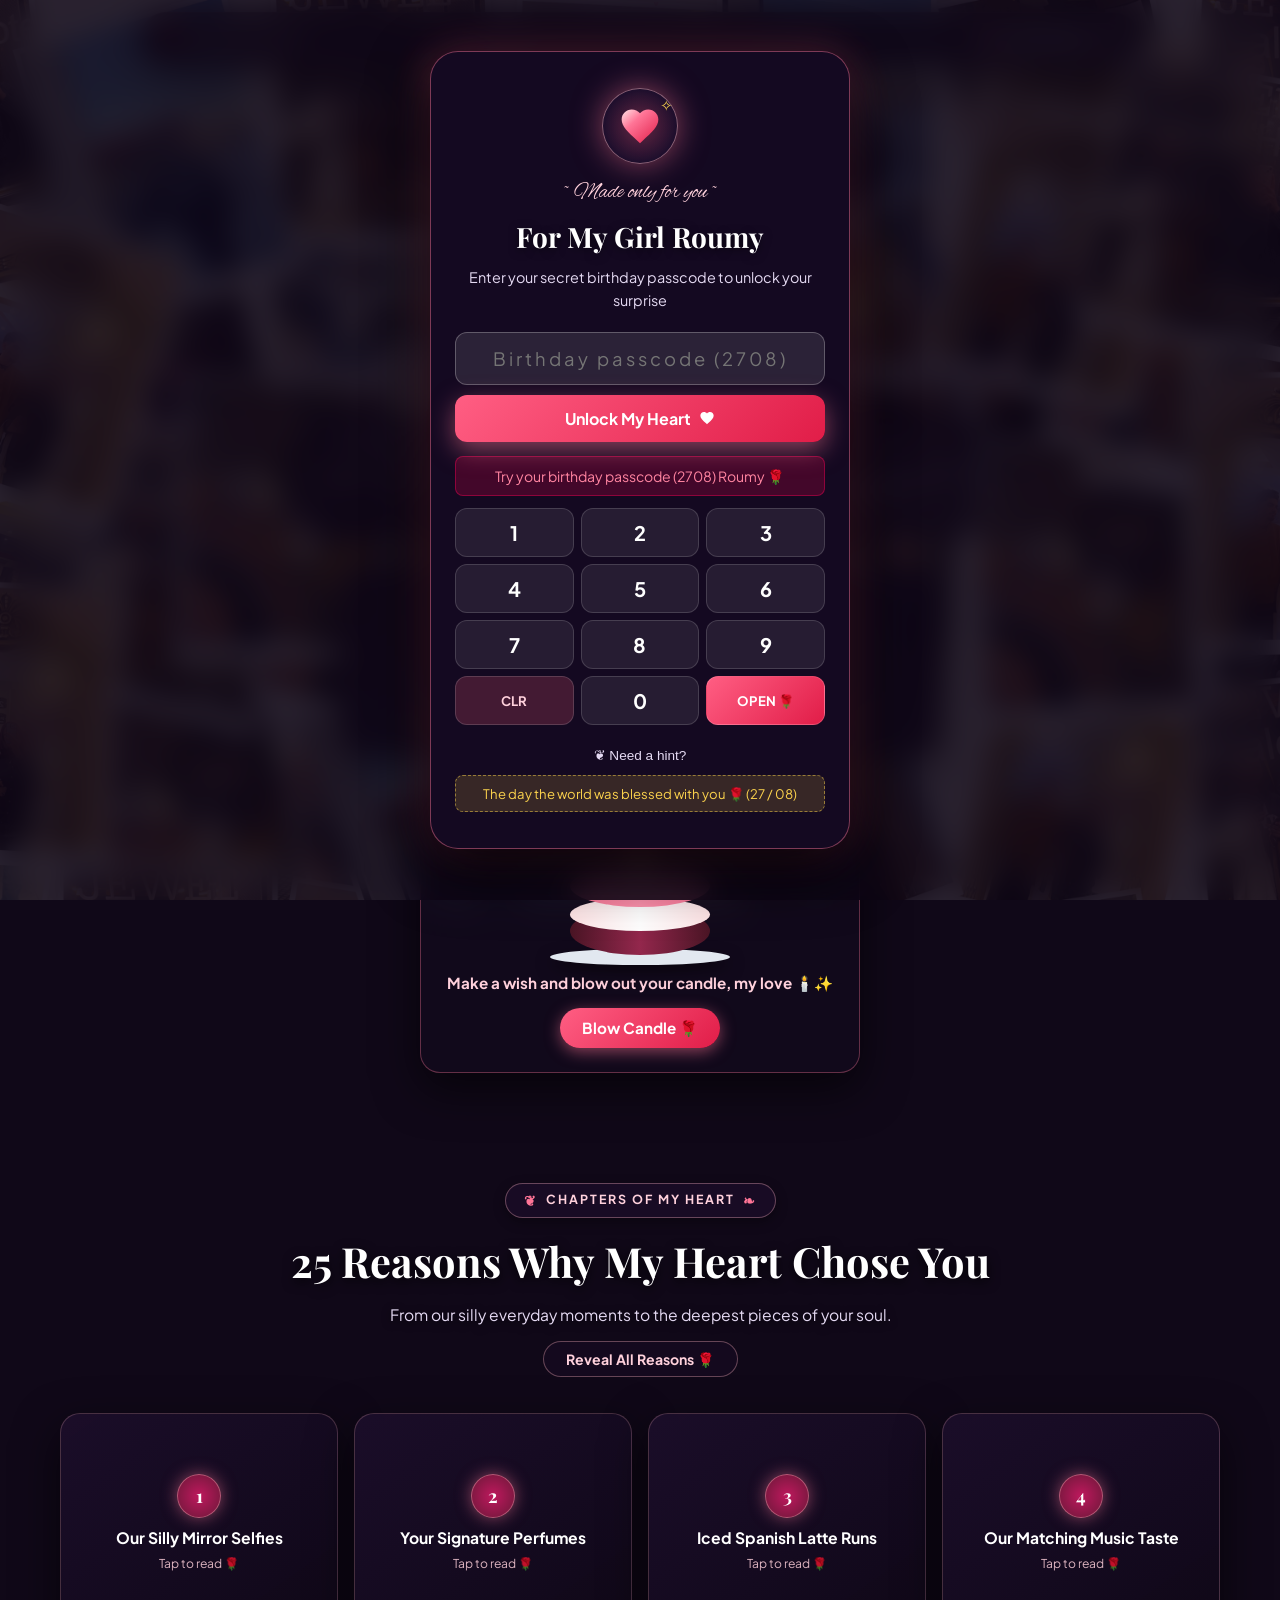
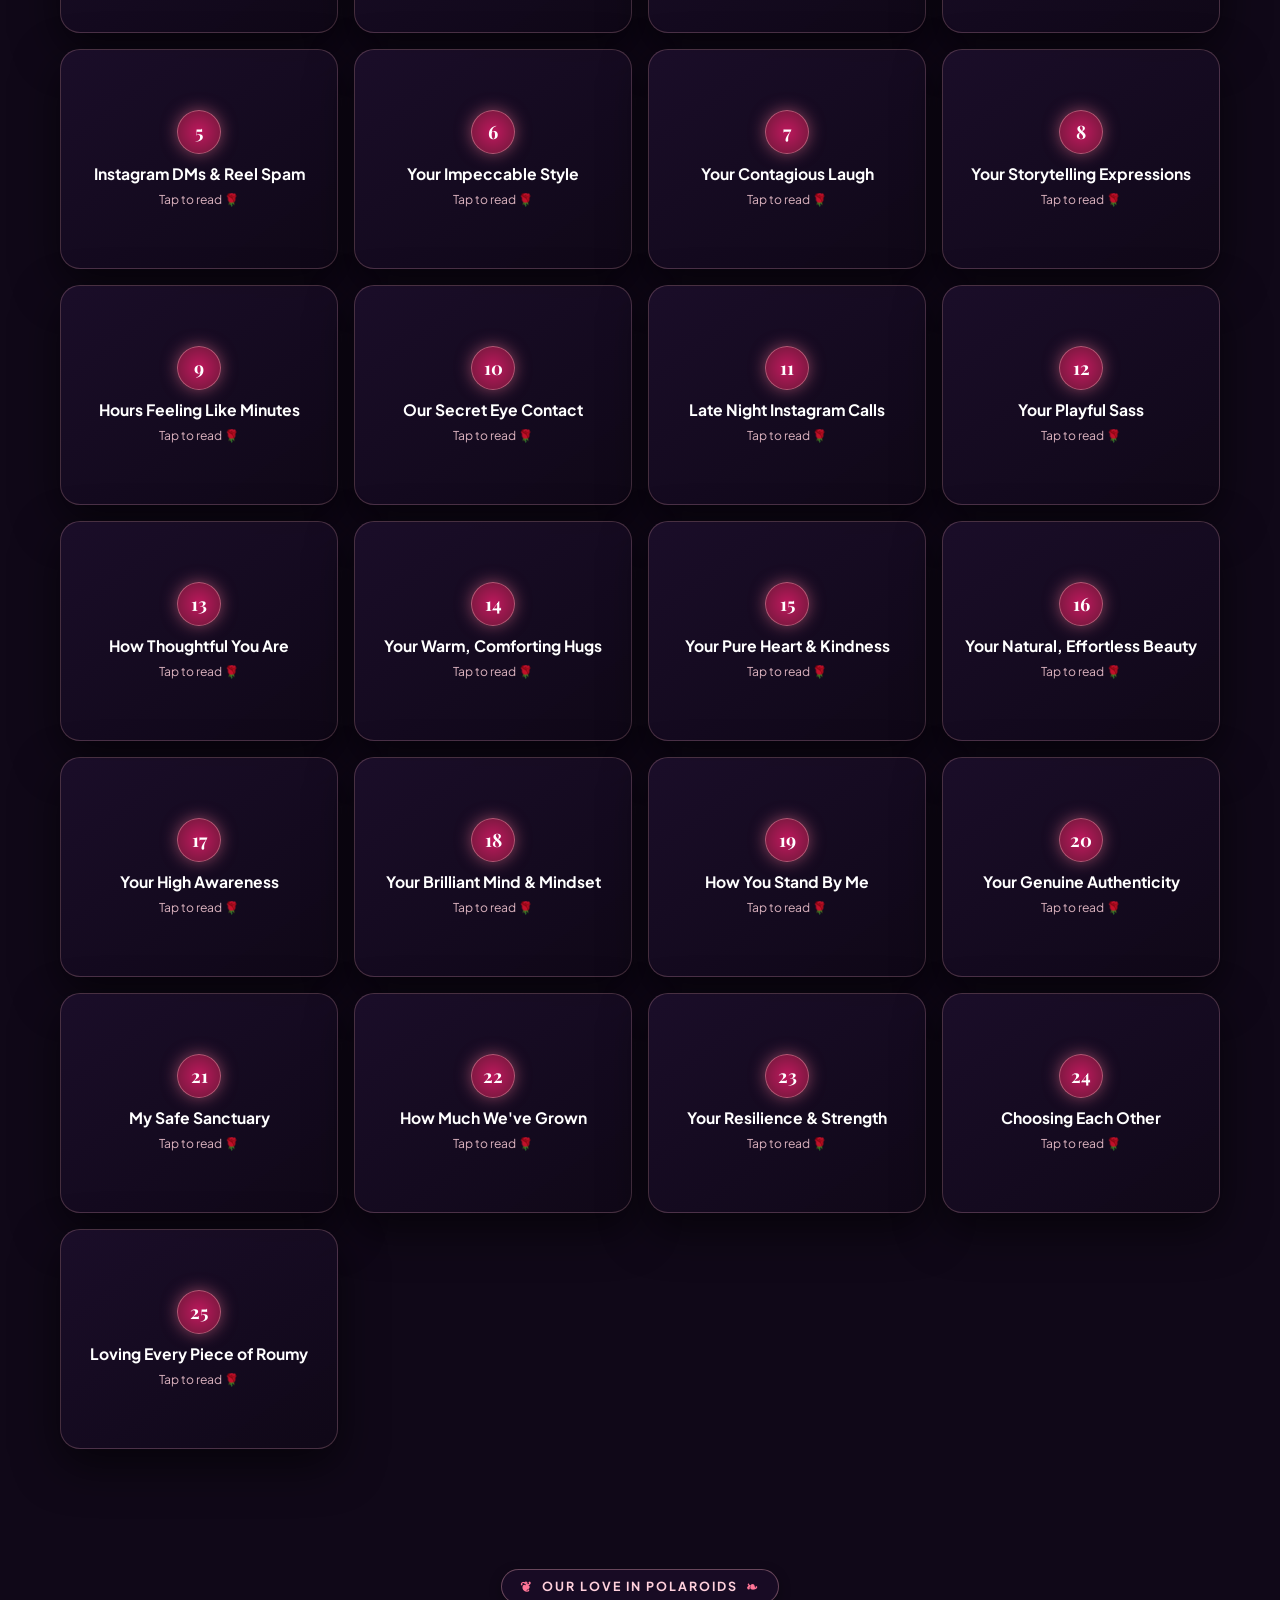
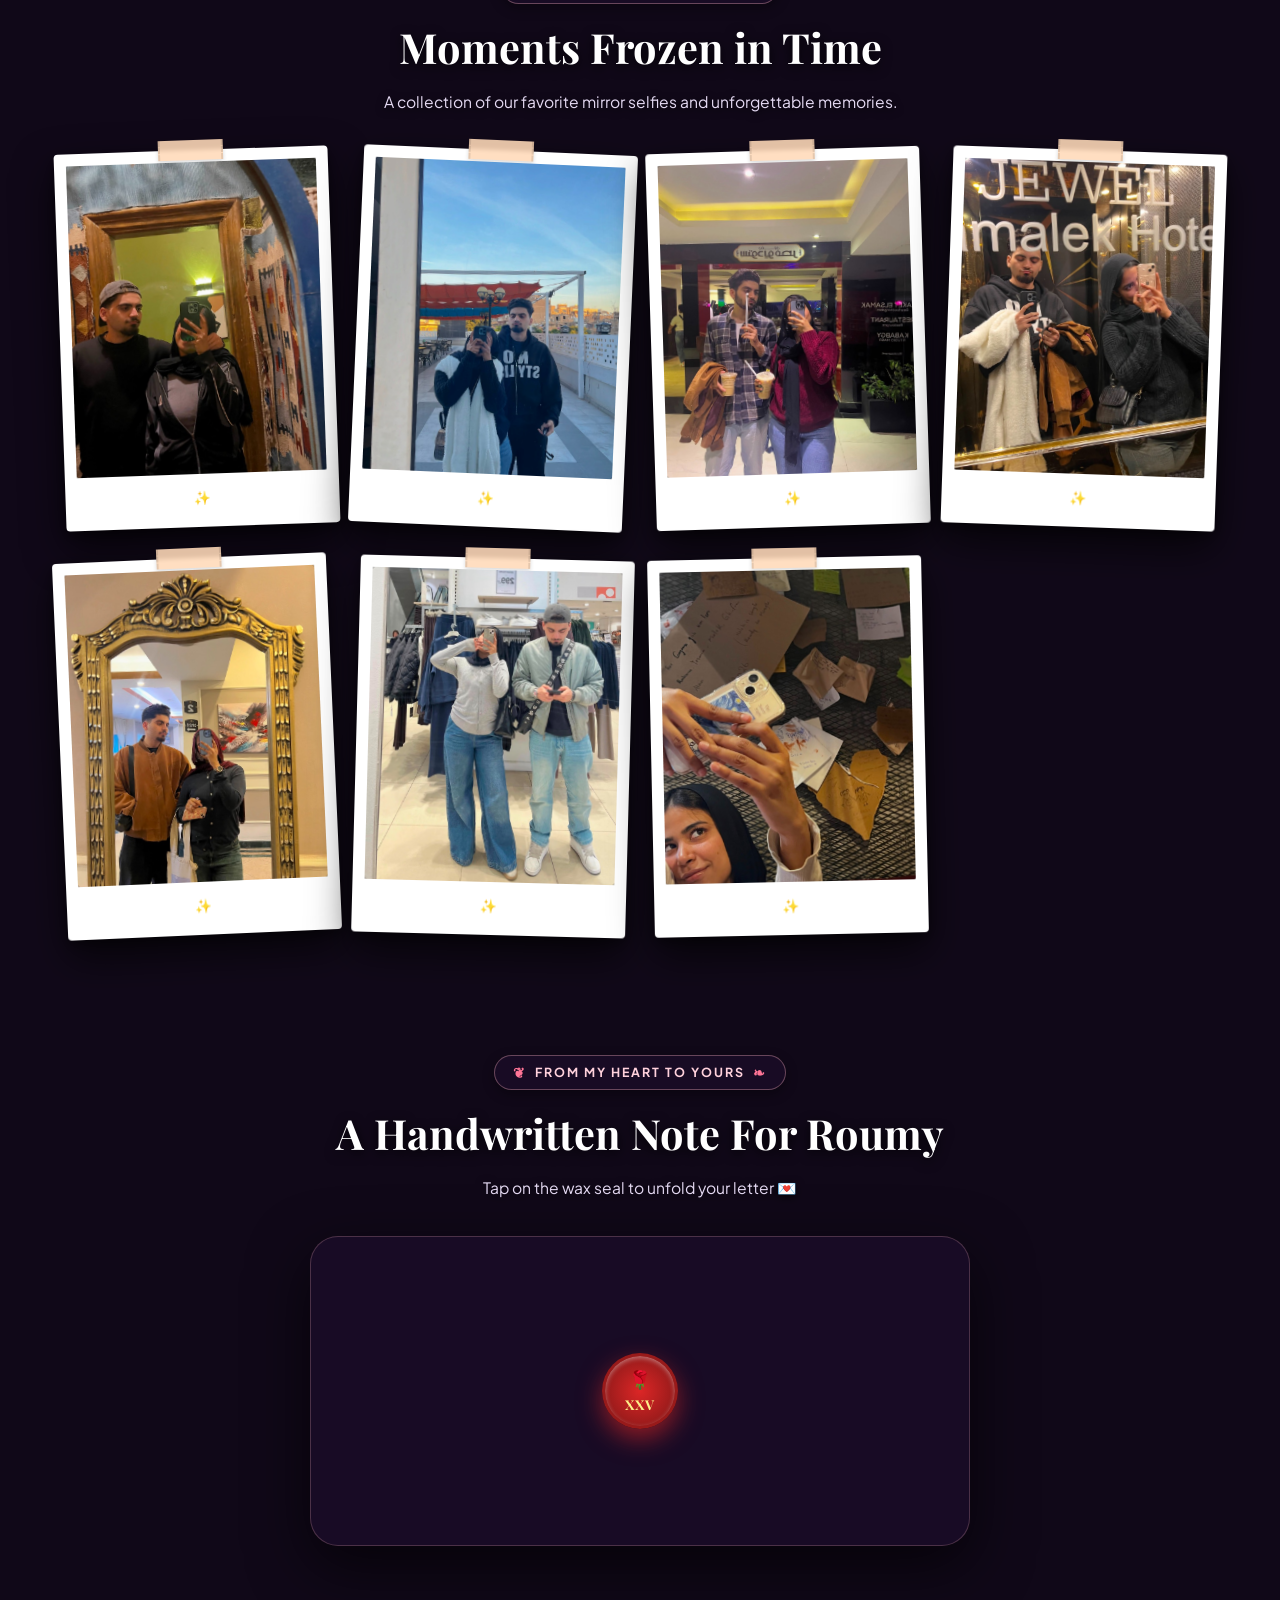
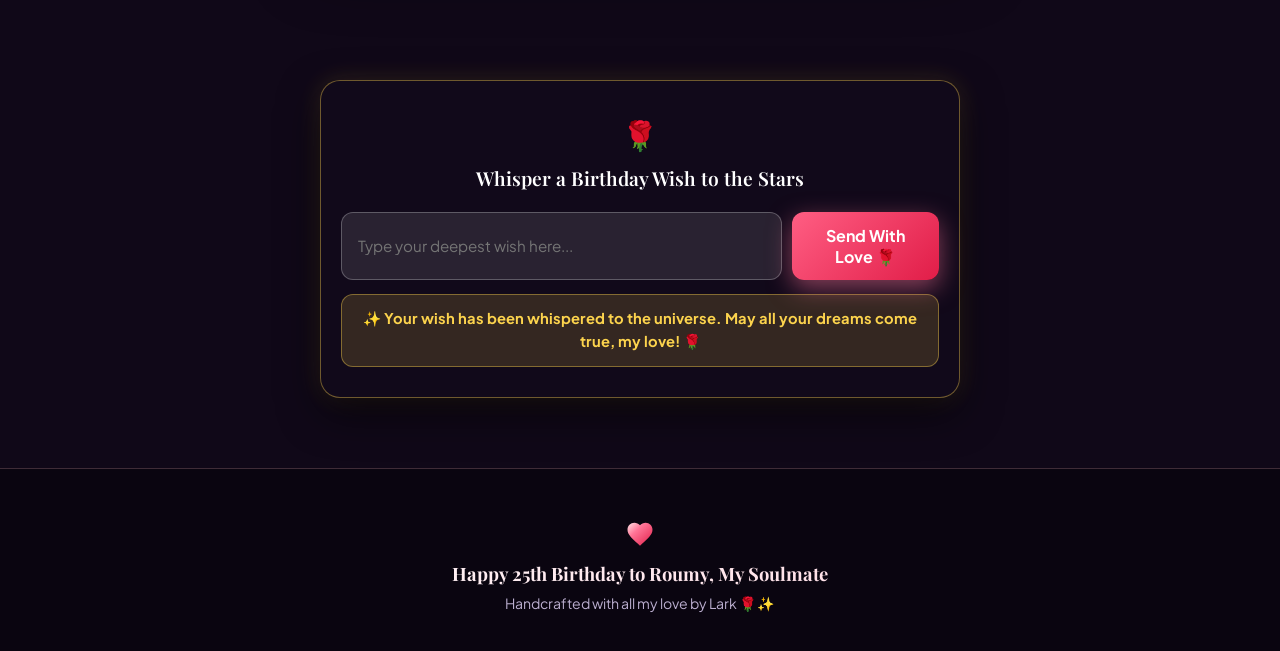
==== commit 8c66ea04: "Update background soundtrack to Daughter - Switzerland starting at 0:40 with infinite loop" ====
--- a/index.html
+++ b/index.html
@@ -19,10 +19,10 @@
 </head>
 <body>
 
-  <!-- 🎵 Studio Quality Romantic Dreamy Synth & Chime Audio Player -->
+  <!-- 🎵 Studio Quality Audio Player (Daughter - Switzerland) -->
   <audio id="romantic-audio-element" loop preload="auto">
-    <source src="assets/audio/romantic_nostalgia.m4a?v=3.6" type="audio/mp4">
-    <source src="assets/audio/romantic_nostalgia.wav?v=3.6" type="audio/wav">
+    <source src="assets/audio/romantic_nostalgia.mp3?v=4.0" type="audio/mpeg">
+    <source src="assets/audio/romantic_nostalgia.m4a?v=4.0" type="audio/mp4">
   </audio>
 
   <!-- Ambient Photo Collage Background Layer (Dense & Sharp Scattered Polaroids) -->
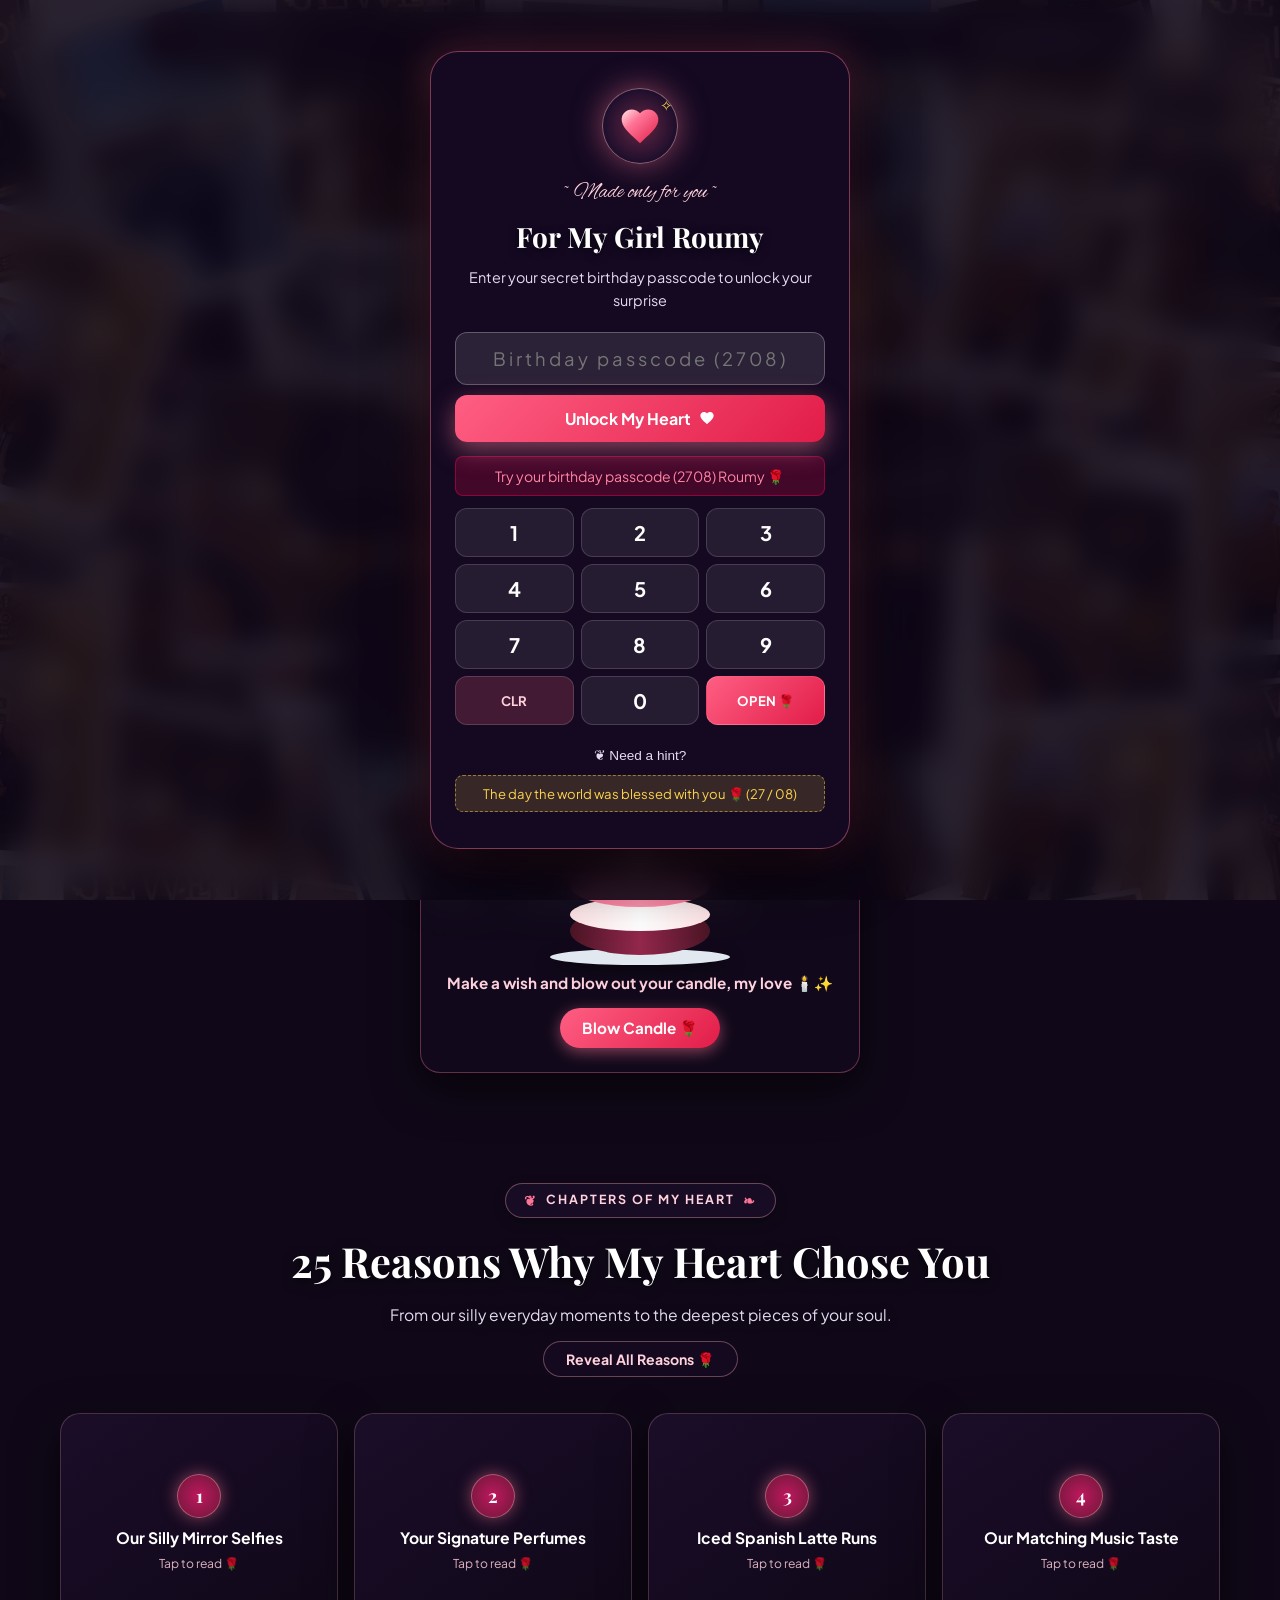
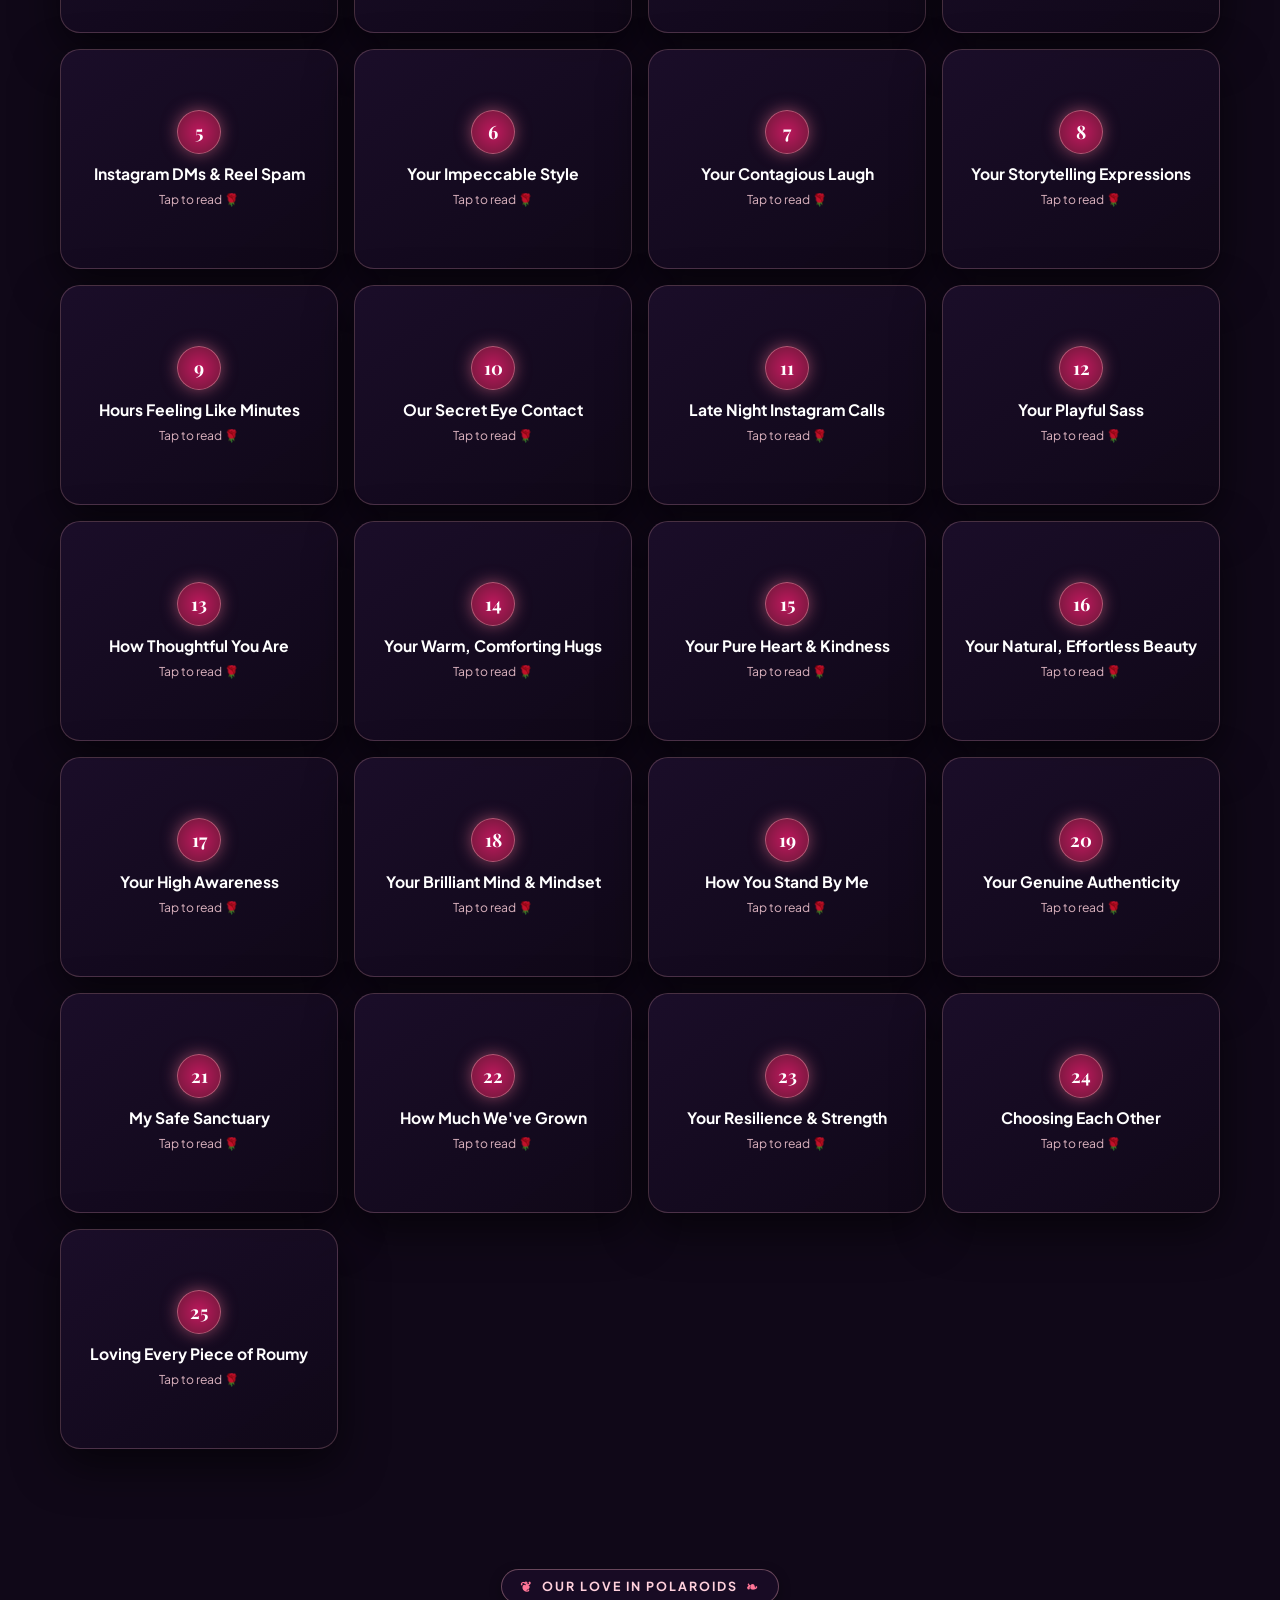
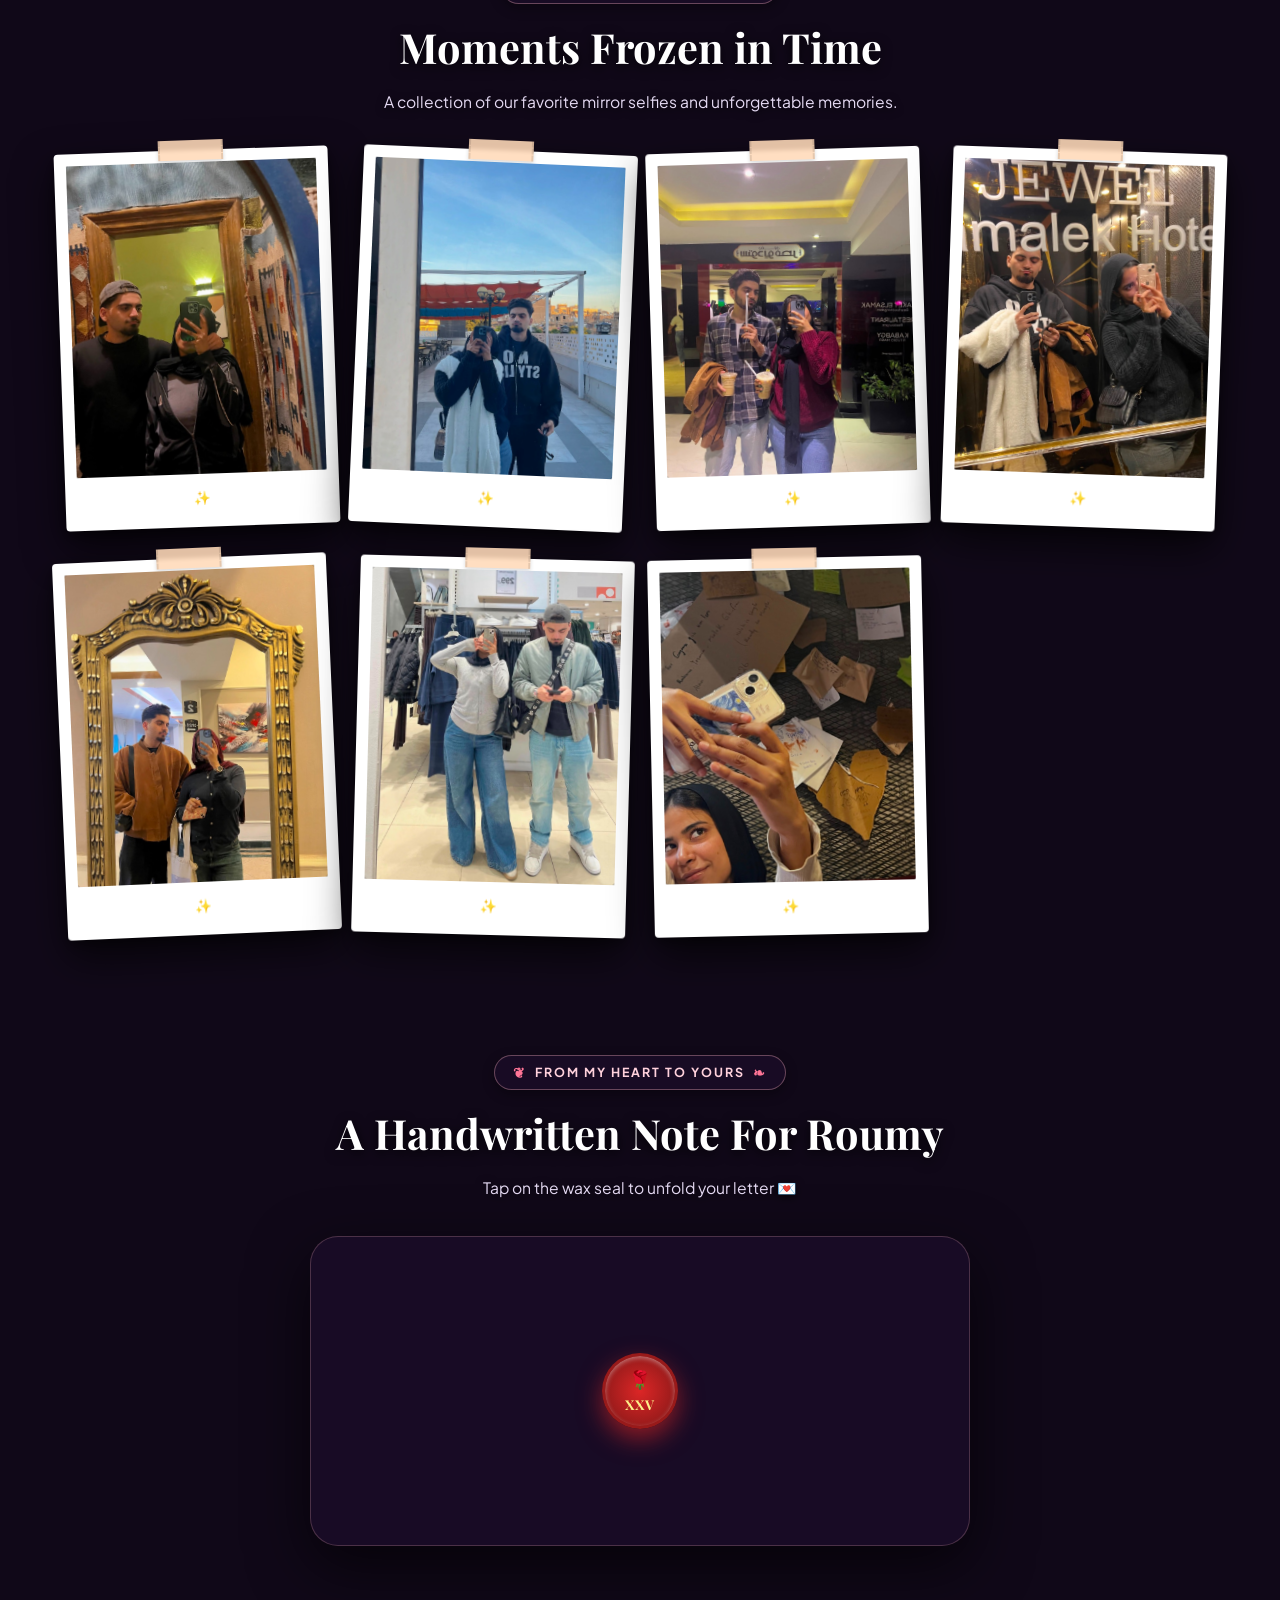
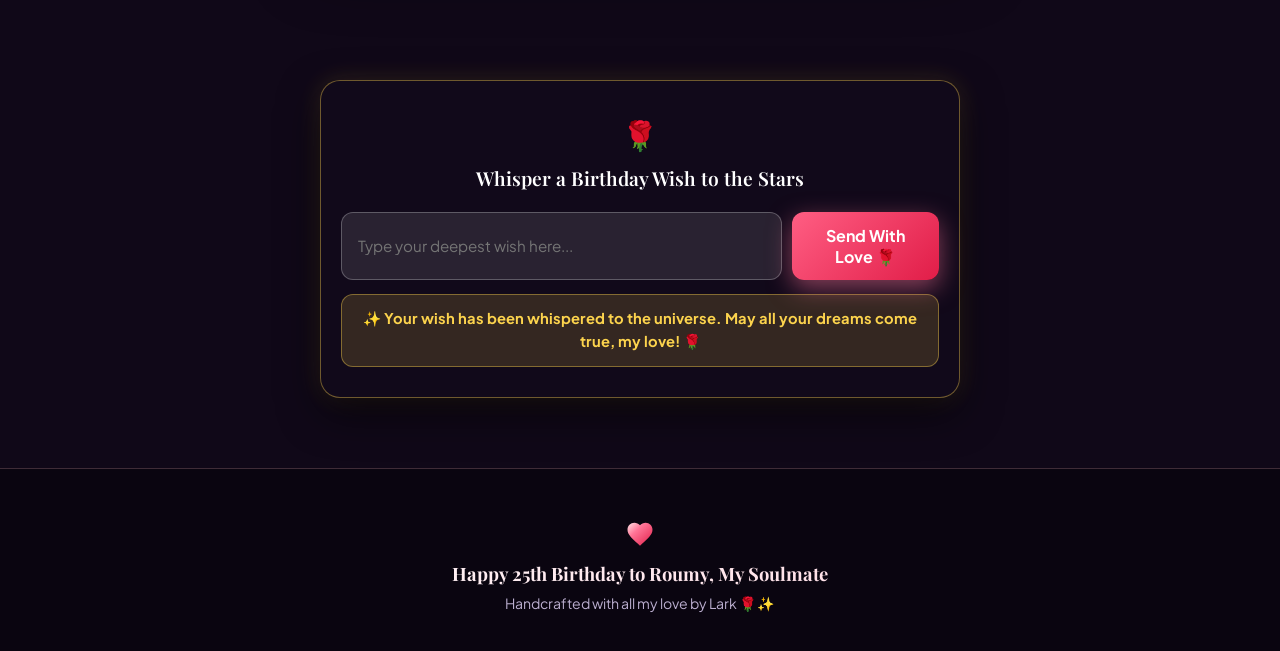
==== commit 0fd6b561: "Use new audio switzerland_roumy with calmed volume and v5.0 cache busters" ====
--- a/index.html
+++ b/index.html
@@ -15,14 +15,14 @@
   <script src="https://cdn.jsdelivr.net/npm/canvas-confetti@1.9.3/dist/confetti.browser.min.js"></script>
   
   <!-- Stylesheet with Cache Buster -->
-  <link rel="stylesheet" href="style.css?v=3.6">
+  <link rel="stylesheet" href="style.css?v=5.0">
 </head>
 <body>
 
-  <!-- 🎵 Studio Quality Audio Player (Daughter - Switzerland) -->
+  <!-- 🎵 Studio Quality Audio Player (Daughter - Switzerland, Softened & Looped from 0:40) -->
   <audio id="romantic-audio-element" loop preload="auto">
-    <source src="assets/audio/romantic_nostalgia.mp3?v=4.0" type="audio/mpeg">
-    <source src="assets/audio/romantic_nostalgia.m4a?v=4.0" type="audio/mp4">
+    <source src="assets/audio/switzerland_roumy.mp3?v=5.0" type="audio/mpeg">
+    <source src="assets/audio/switzerland_roumy.m4a?v=5.0" type="audio/mp4">
   </audio>
 
   <!-- Ambient Photo Collage Background Layer (Dense & Sharp Scattered Polaroids) -->
@@ -355,7 +355,7 @@
   </div>
 
   <!-- Scripts with Cache Buster -->
-  <script src="config.js?v=3.6"></script>
-  <script src="script.js?v=3.6"></script>
+  <script src="config.js?v=5.0"></script>
+  <script src="script.js?v=5.0"></script>
 </body>
 </html>
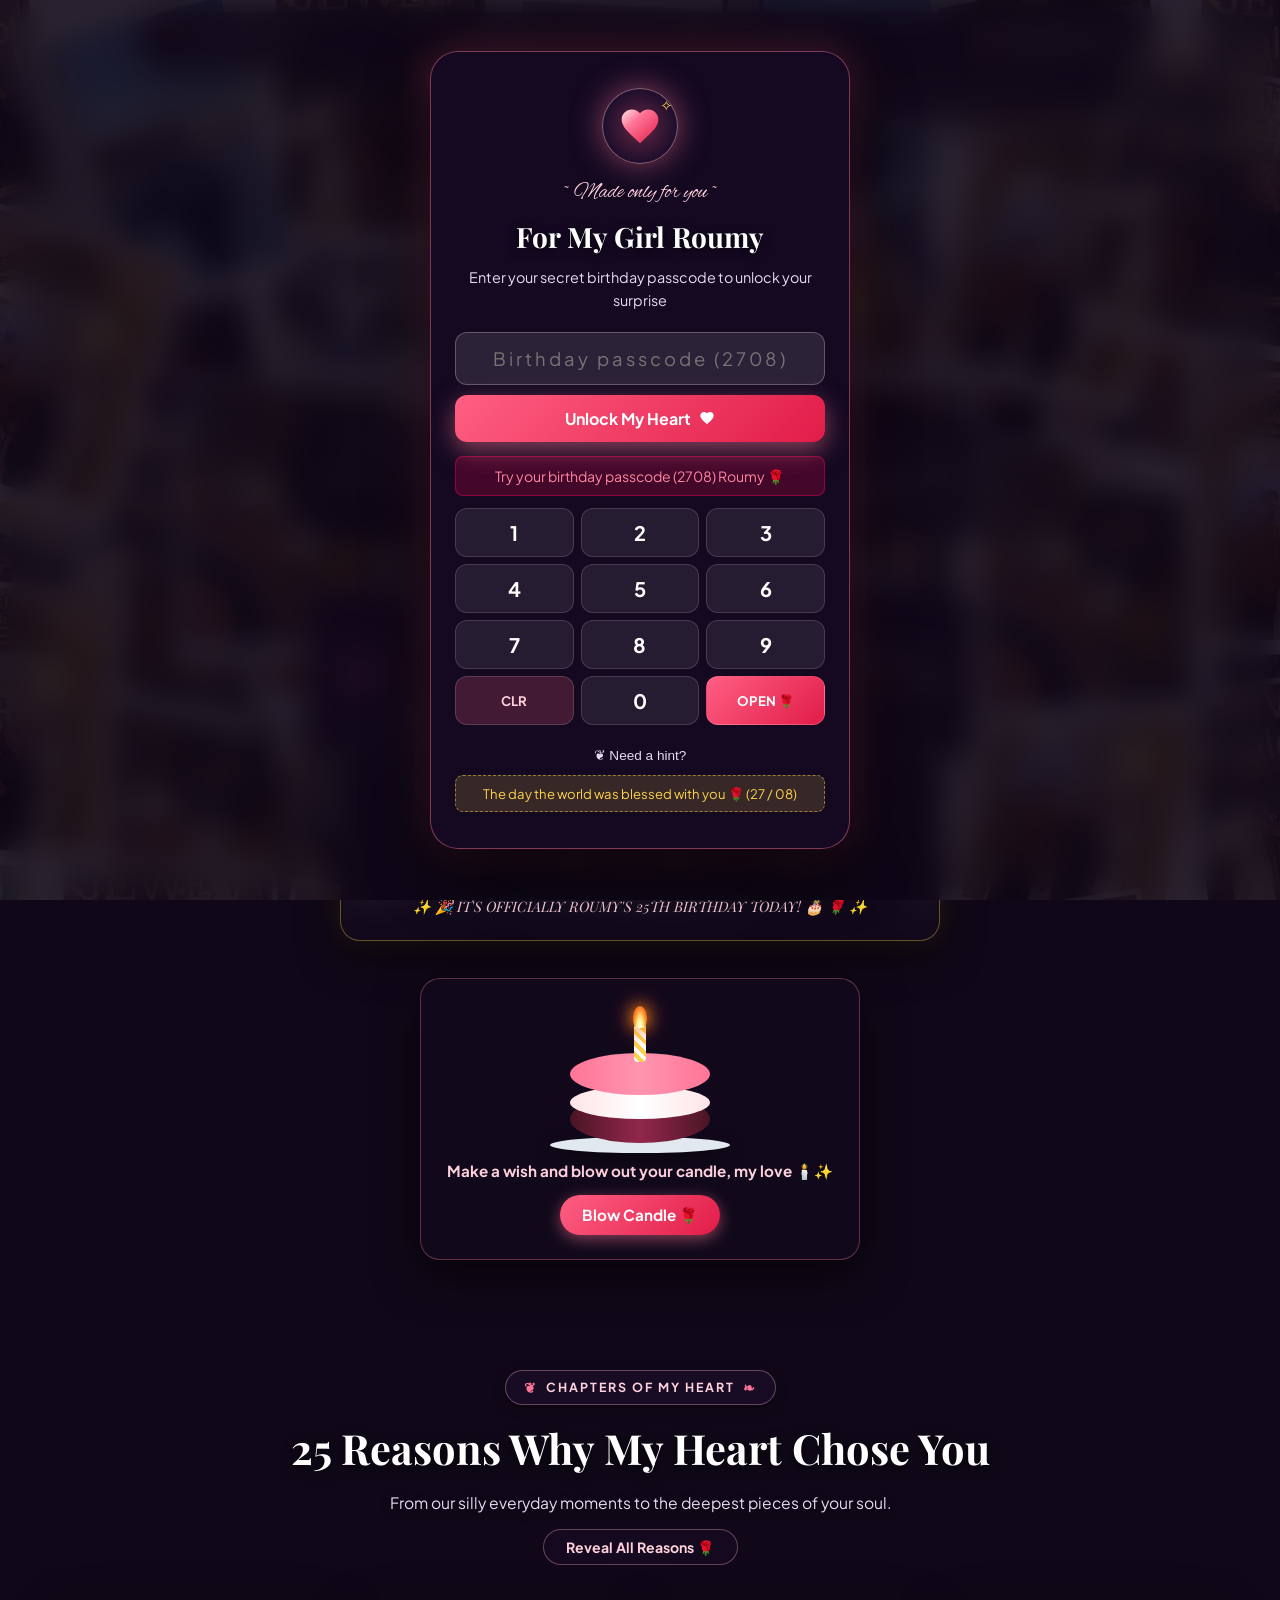
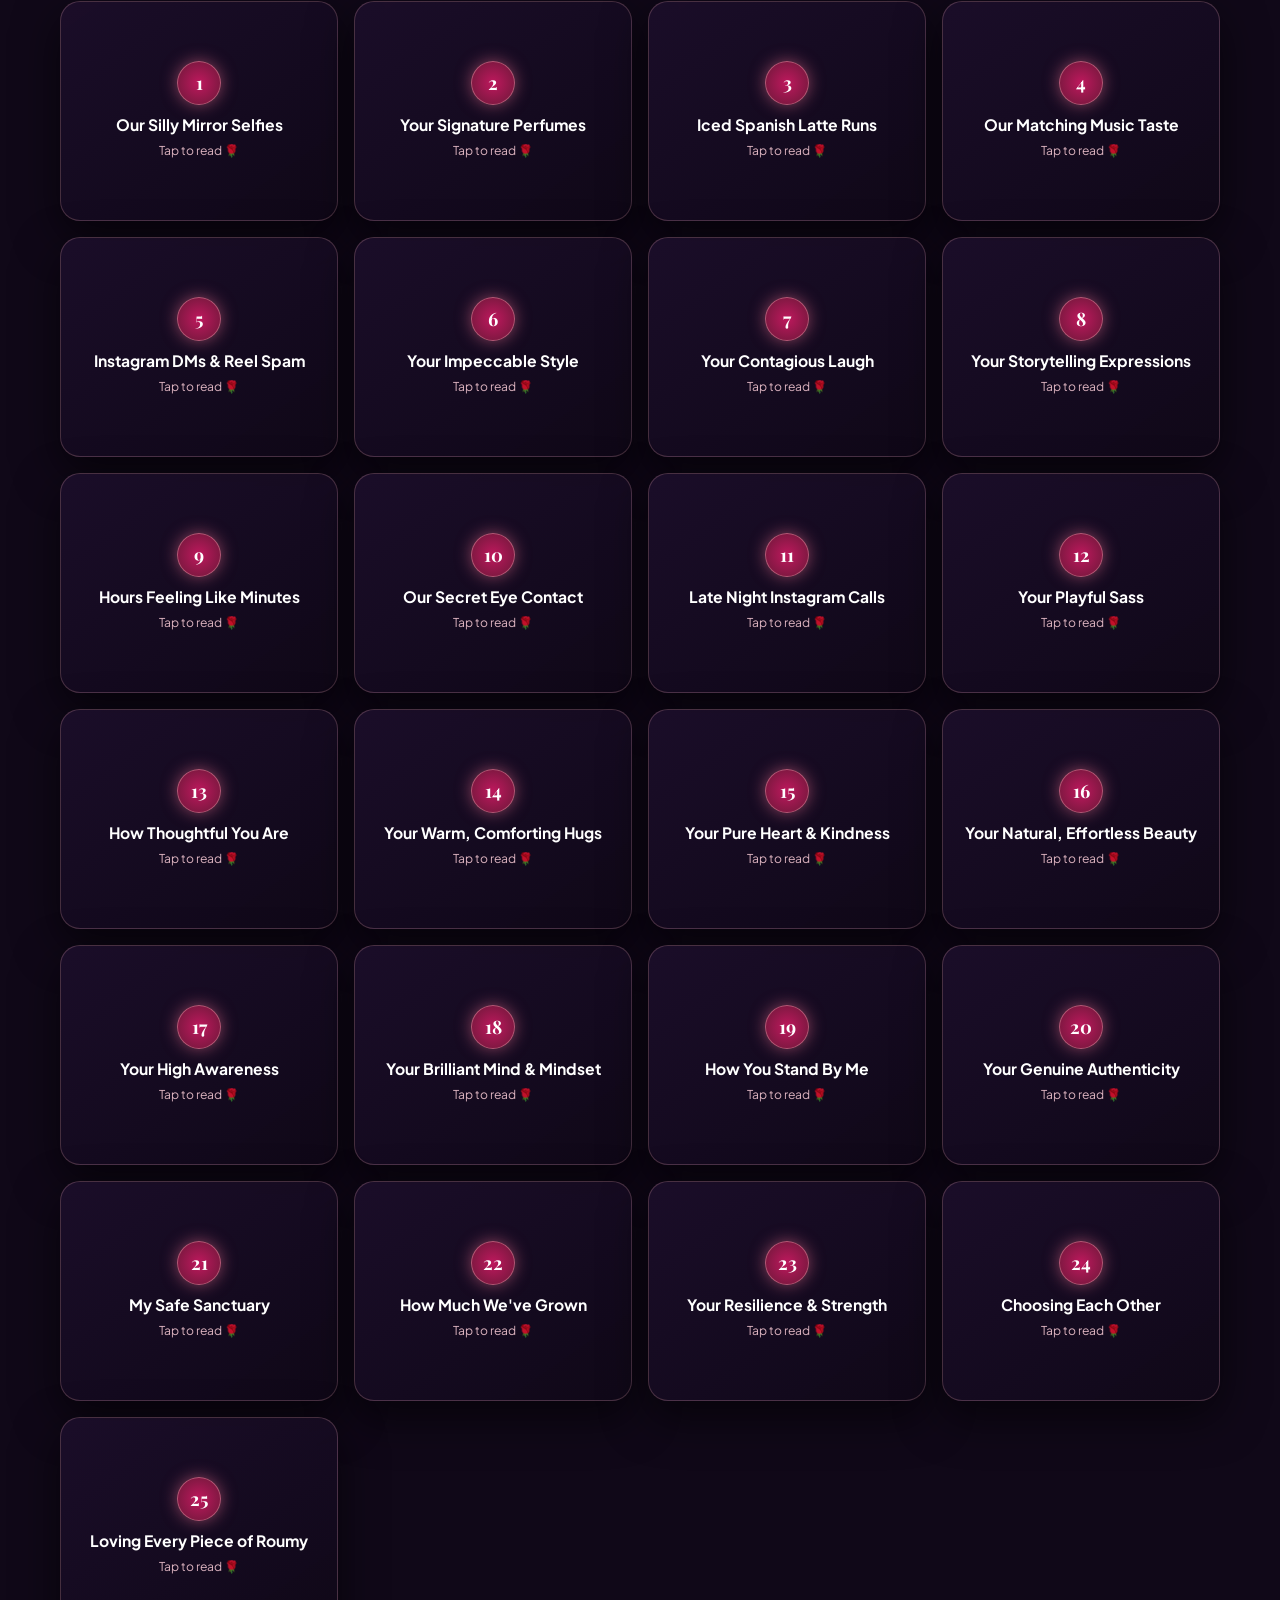
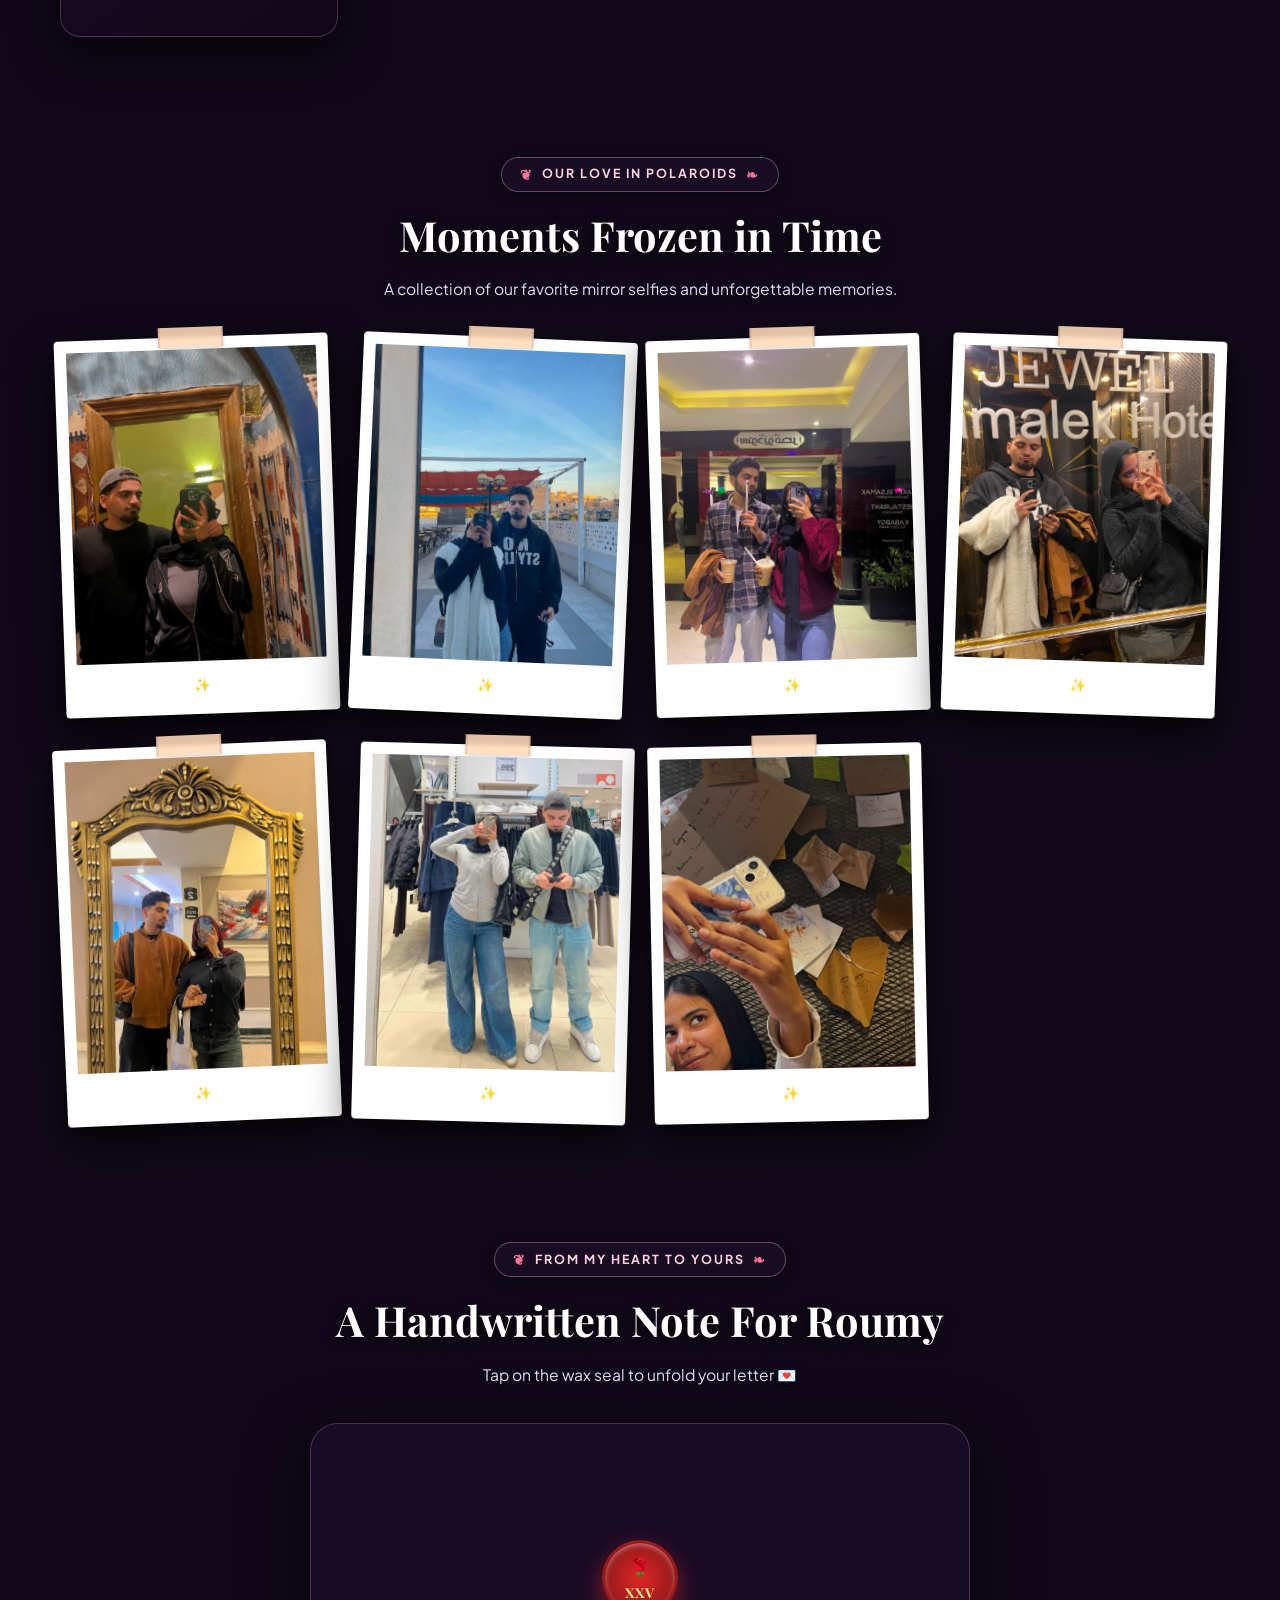
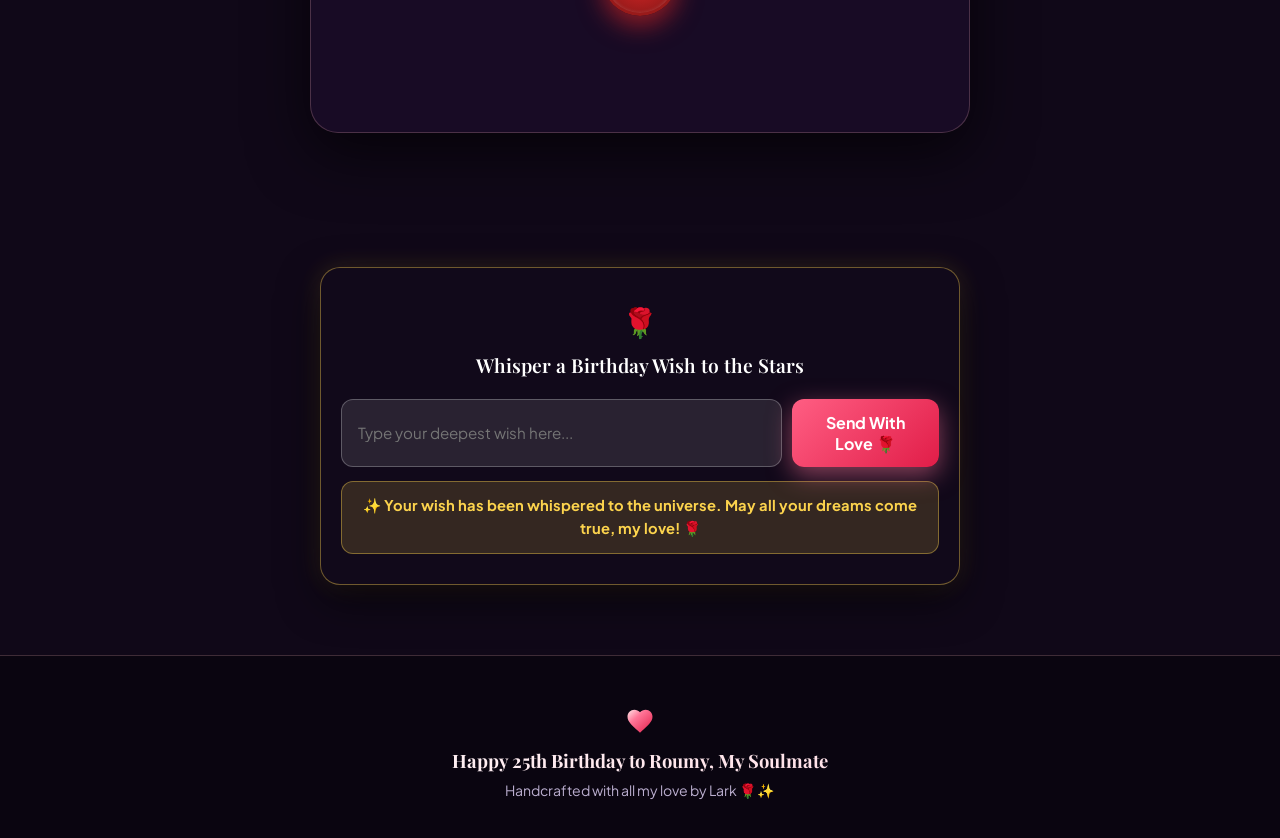
==== commit 22249ad4: "Add romantic heartbeat note by song in top nav and hero dedication card" ====
--- a/index.html
+++ b/index.html
@@ -15,14 +15,14 @@
   <script src="https://cdn.jsdelivr.net/npm/canvas-confetti@1.9.3/dist/confetti.browser.min.js"></script>
   
   <!-- Stylesheet with Cache Buster -->
-  <link rel="stylesheet" href="style.css?v=5.0">
+  <link rel="stylesheet" href="style.css?v=5.5">
 </head>
 <body>
 
   <!-- 🎵 Studio Quality Audio Player (Daughter - Switzerland, Softened & Looped from 0:40) -->
   <audio id="romantic-audio-element" loop preload="auto">
-    <source src="assets/audio/switzerland_roumy.mp3?v=5.0" type="audio/mpeg">
-    <source src="assets/audio/switzerland_roumy.m4a?v=5.0" type="audio/mp4">
+    <source src="assets/audio/switzerland_roumy.mp3?v=5.5" type="audio/mpeg">
+    <source src="assets/audio/switzerland_roumy.m4a?v=5.5" type="audio/mp4">
   </audio>
 
   <!-- Ambient Photo Collage Background Layer (Dense & Sharp Scattered Polaroids) -->
@@ -107,15 +107,21 @@
     </div>
     
     <div class="nav-controls">
-      <button id="music-toggle-btn" class="music-btn glass-btn" aria-label="Toggle Romantic Music">
-        <div class="music-waves" id="music-waves">
-          <span></span><span></span><span></span><span></span>
-        </div>
-        <span id="music-label">Our Melody</span>
-        <svg class="nav-music-icon" viewBox="0 0 24 24" width="14" height="14" fill="#ff7597">
-          <path d="M12 3v10.55c-.59-.34-1.27-.55-2-.55-2.21 0-4 1.79-4 4s1.79 4 4 4 4-1.79 4-4V7h4V3h-6z"/>
-        </svg>
-      </button>
+      <div class="music-player-container">
+        <button id="music-toggle-btn" class="music-btn glass-btn" aria-label="Toggle Romantic Music">
+          <div class="music-waves" id="music-waves">
+            <span></span><span></span><span></span><span></span>
+          </div>
+          <span id="music-label">Our Melody</span>
+          <svg class="nav-music-icon" viewBox="0 0 24 24" width="14" height="14" fill="#ff7597">
+            <path d="M12 3v10.55c-.59-.34-1.27-.55-2-.55-2.21 0-4 1.79-4 4s1.79 4 4 4 4-1.79 4-4V7h4V3h-6z"/>
+          </svg>
+        </button>
+        <div class="nav-music-note-bubble" id="nav-music-note-bubble">
+          <span class="heart-pulse-icon">💓</span>
+          <span class="note-quote-text" dir="rtl">دي ضربات قلبي وهي بتعلى كل ما بنقرب لبعض وبشوفك مبسوطة في حياتك 🌹</span>
+        </div>
+      </div>
     </div>
   </header>
 
@@ -143,6 +149,28 @@
 
         <h1 id="hero-title" class="hero-title">Happy 25th Birthday, Roumy</h1>
         <p id="hero-subtitle" class="hero-subtitle">To always stay kind, to always stay Roumy—because you truly have the purest, kindest heart and sweetest soul I have ever seen in my entire life 🌹</p>
+
+        <!-- 💓 Romantic Heartbeat Soundtrack Dedication Card -->
+        <div class="heartbeat-dedication-card glass-panel animate-fade-in">
+          <div class="heartbeat-pulse-badge">
+            <span class="pulse-wave-ring"></span>
+            <span class="pulse-heart-emoji">💓</span>
+          </div>
+          <div class="heartbeat-dedication-body">
+            <div class="heartbeat-badge-title">
+              <span class="sparkle-symbol">✧</span>
+              <span>Our Melody & Heartbeat</span>
+              <span class="sparkle-symbol">✧</span>
+            </div>
+            <p class="heartbeat-arabic-message" dir="rtl">"دي ضربات قلبي وهي بتعلى كل ما بنقرب لبعض وبشوفك مبسوطة في حياتك 🌹✨"</p>
+            <div class="heartbeat-track-pill">
+              <div class="mini-eq-bars">
+                <span></span><span></span><span></span><span></span>
+              </div>
+              <span class="track-label-text">Daughter — Switzerland (Forever On Repeat ♾️)</span>
+            </div>
+          </div>
+        </div>
 
         <!-- Romantic Live Countdown Clock to August 27 -->
         <div class="countdown-card glass-panel">
@@ -355,7 +383,7 @@
   </div>
 
   <!-- Scripts with Cache Buster -->
-  <script src="config.js?v=5.0"></script>
-  <script src="script.js?v=5.0"></script>
+  <script src="config.js?v=5.5"></script>
+  <script src="script.js?v=5.5"></script>
 </body>
 </html>
--- a/style.css
+++ b/style.css
@@ -447,6 +447,221 @@
   height: 3px;
 }
 
+.music-player-container {
+  position: relative;
+  display: inline-flex;
+  align-items: center;
+}
+
+.nav-music-note-bubble {
+  position: absolute;
+  top: calc(100% + 10px);
+  right: 0;
+  background: rgba(22, 10, 32, 0.96);
+  border: 1.5px solid rgba(255, 117, 151, 0.45);
+  box-shadow: 0 12px 35px rgba(0, 0, 0, 0.75), 0 0 20px rgba(255, 94, 131, 0.25);
+  border-radius: 18px;
+  padding: 8px 14px;
+  display: flex;
+  align-items: center;
+  gap: 8px;
+  white-space: nowrap;
+  backdrop-filter: blur(14px);
+  -webkit-backdrop-filter: blur(14px);
+  z-index: 110;
+  animation: floatCard 4s ease-in-out infinite;
+  transition: var(--transition-smooth);
+  pointer-events: none;
+  opacity: 0.95;
+}
+
+.nav-music-note-bubble::before {
+  content: '';
+  position: absolute;
+  top: -6px;
+  right: 22px;
+  width: 10px;
+  height: 10px;
+  background: rgba(22, 10, 32, 0.96);
+  border-left: 1.5px solid rgba(255, 117, 151, 0.45);
+  border-top: 1.5px solid rgba(255, 117, 151, 0.45);
+  transform: rotate(45deg);
+}
+
+.heart-pulse-icon {
+  font-size: 1.1rem;
+  animation: heartBeat 1.2s ease-in-out infinite;
+}
+
+.note-quote-text {
+  font-family: var(--font-main);
+  font-size: 0.82rem;
+  color: #fff;
+  font-weight: 500;
+  letter-spacing: 0.2px;
+}
+
+@media (max-width: 768px) {
+  .nav-music-note-bubble {
+    display: none;
+  }
+}
+
+/* ==========================================================================
+   💓 Heartbeat Soundtrack Dedication Card in Hero
+   ========================================================================== */
+
+.heartbeat-dedication-card {
+  width: 100%;
+  max-width: 660px;
+  margin: 24px auto 0;
+  padding: 20px 24px;
+  border-radius: var(--radius-md);
+  background: linear-gradient(135deg, rgba(32, 14, 48, 0.94), rgba(18, 8, 28, 0.96));
+  border: 1.5px solid rgba(255, 117, 151, 0.45);
+  box-shadow: 0 16px 45px rgba(0, 0, 0, 0.6), 0 0 30px rgba(255, 94, 131, 0.2);
+  display: flex;
+  align-items: center;
+  gap: 18px;
+  text-align: right;
+  position: relative;
+  overflow: hidden;
+  transition: var(--transition-smooth);
+}
+
+.heartbeat-dedication-card::before {
+  content: '';
+  position: absolute;
+  top: -50%;
+  right: -50%;
+  width: 200%;
+  height: 200%;
+  background: radial-gradient(circle, rgba(255, 117, 151, 0.09) 0%, transparent 60%);
+  pointer-events: none;
+}
+
+.heartbeat-dedication-card:hover {
+  transform: translateY(-3px);
+  border-color: rgba(255, 117, 151, 0.7);
+  box-shadow: 0 20px 50px rgba(0, 0, 0, 0.7), 0 0 40px rgba(255, 94, 131, 0.35);
+}
+
+.heartbeat-pulse-badge {
+  position: relative;
+  width: 54px;
+  height: 54px;
+  min-width: 54px;
+  border-radius: 50%;
+  background: radial-gradient(circle, rgba(255, 94, 131, 0.35) 0%, rgba(40, 16, 60, 0.9) 70%);
+  border: 1.5px solid rgba(255, 182, 193, 0.5);
+  display: flex;
+  align-items: center;
+  justify-content: center;
+  box-shadow: 0 0 25px var(--pink-glow);
+}
+
+.pulse-wave-ring {
+  position: absolute;
+  inset: -6px;
+  border-radius: 50%;
+  border: 1.5px solid rgba(255, 117, 151, 0.6);
+  animation: ripplePulse 2s cubic-bezier(0, 0.2, 0.8, 1) infinite;
+}
+
+@keyframes ripplePulse {
+  0% { transform: scale(0.9); opacity: 1; }
+  100% { transform: scale(1.4); opacity: 0; }
+}
+
+.pulse-heart-emoji {
+  font-size: 1.55rem;
+  animation: heartBeat 1.2s ease-in-out infinite;
+  display: inline-block;
+}
+
+.heartbeat-dedication-body {
+  flex: 1;
+  display: flex;
+  flex-direction: column;
+  gap: 6px;
+}
+
+.heartbeat-badge-title {
+  display: inline-flex;
+  align-items: center;
+  gap: 6px;
+  font-family: var(--font-main);
+  font-size: 0.8rem;
+  font-weight: 700;
+  text-transform: uppercase;
+  letter-spacing: 1.5px;
+  color: var(--gold-accent);
+}
+
+.sparkle-symbol {
+  color: var(--gold-accent);
+  animation: pulseGlow 2s infinite;
+}
+
+.heartbeat-arabic-message {
+  font-family: var(--font-main);
+  font-size: 1.12rem;
+  line-height: 1.6;
+  color: #ffffff;
+  font-weight: 600;
+  text-shadow: 0 2px 10px rgba(0, 0, 0, 0.6);
+}
+
+.heartbeat-track-pill {
+  display: inline-flex;
+  align-items: center;
+  gap: 8px;
+  background: rgba(255, 255, 255, 0.08);
+  border: 1px solid rgba(255, 182, 193, 0.25);
+  padding: 4px 12px;
+  border-radius: 20px;
+  width: fit-content;
+  margin-top: 2px;
+}
+
+.mini-eq-bars {
+  display: flex;
+  align-items: flex-end;
+  gap: 2px;
+  height: 11px;
+}
+
+.mini-eq-bars span {
+  width: 2px;
+  height: 100%;
+  background: var(--primary-pink);
+  border-radius: 1px;
+  animation: waveBar 1.1s ease-in-out infinite alternate;
+}
+.mini-eq-bars span:nth-child(2) { animation-delay: 0.2s; }
+.mini-eq-bars span:nth-child(3) { animation-delay: 0.4s; }
+.mini-eq-bars span:nth-child(4) { animation-delay: 0.6s; }
+
+.track-label-text {
+  font-size: 0.76rem;
+  color: var(--soft-rose);
+  font-weight: 500;
+}
+
+@media (max-width: 600px) {
+  .heartbeat-dedication-card {
+    flex-direction: column;
+    text-align: center;
+    padding: 18px 14px;
+    gap: 12px;
+  }
+  .heartbeat-dedication-body {
+    align-items: center;
+  }
+  .heartbeat-arabic-message {
+    font-size: 0.98rem;
+  }
+}
 
 /* ==========================================================================
    💖 3. Romantic Hero Section (Calligraphy 25 & Heartfelt Aura)
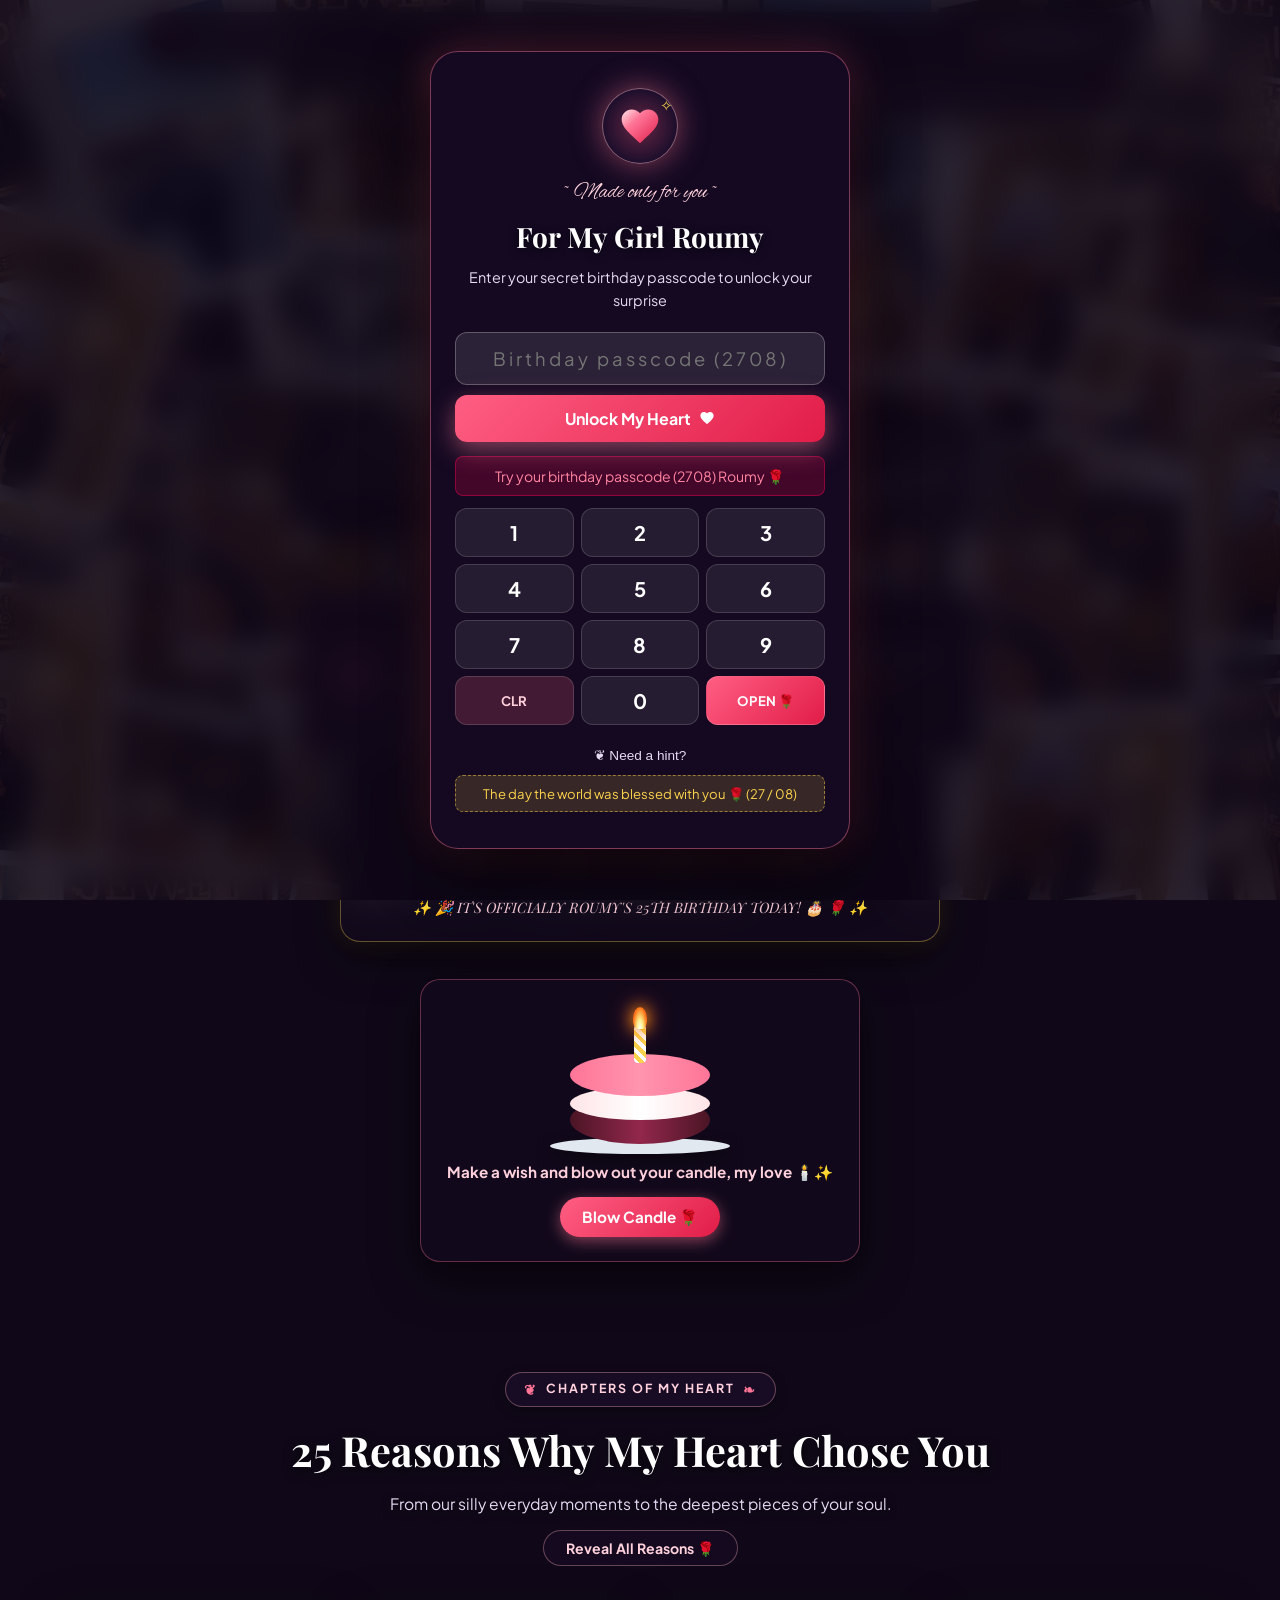
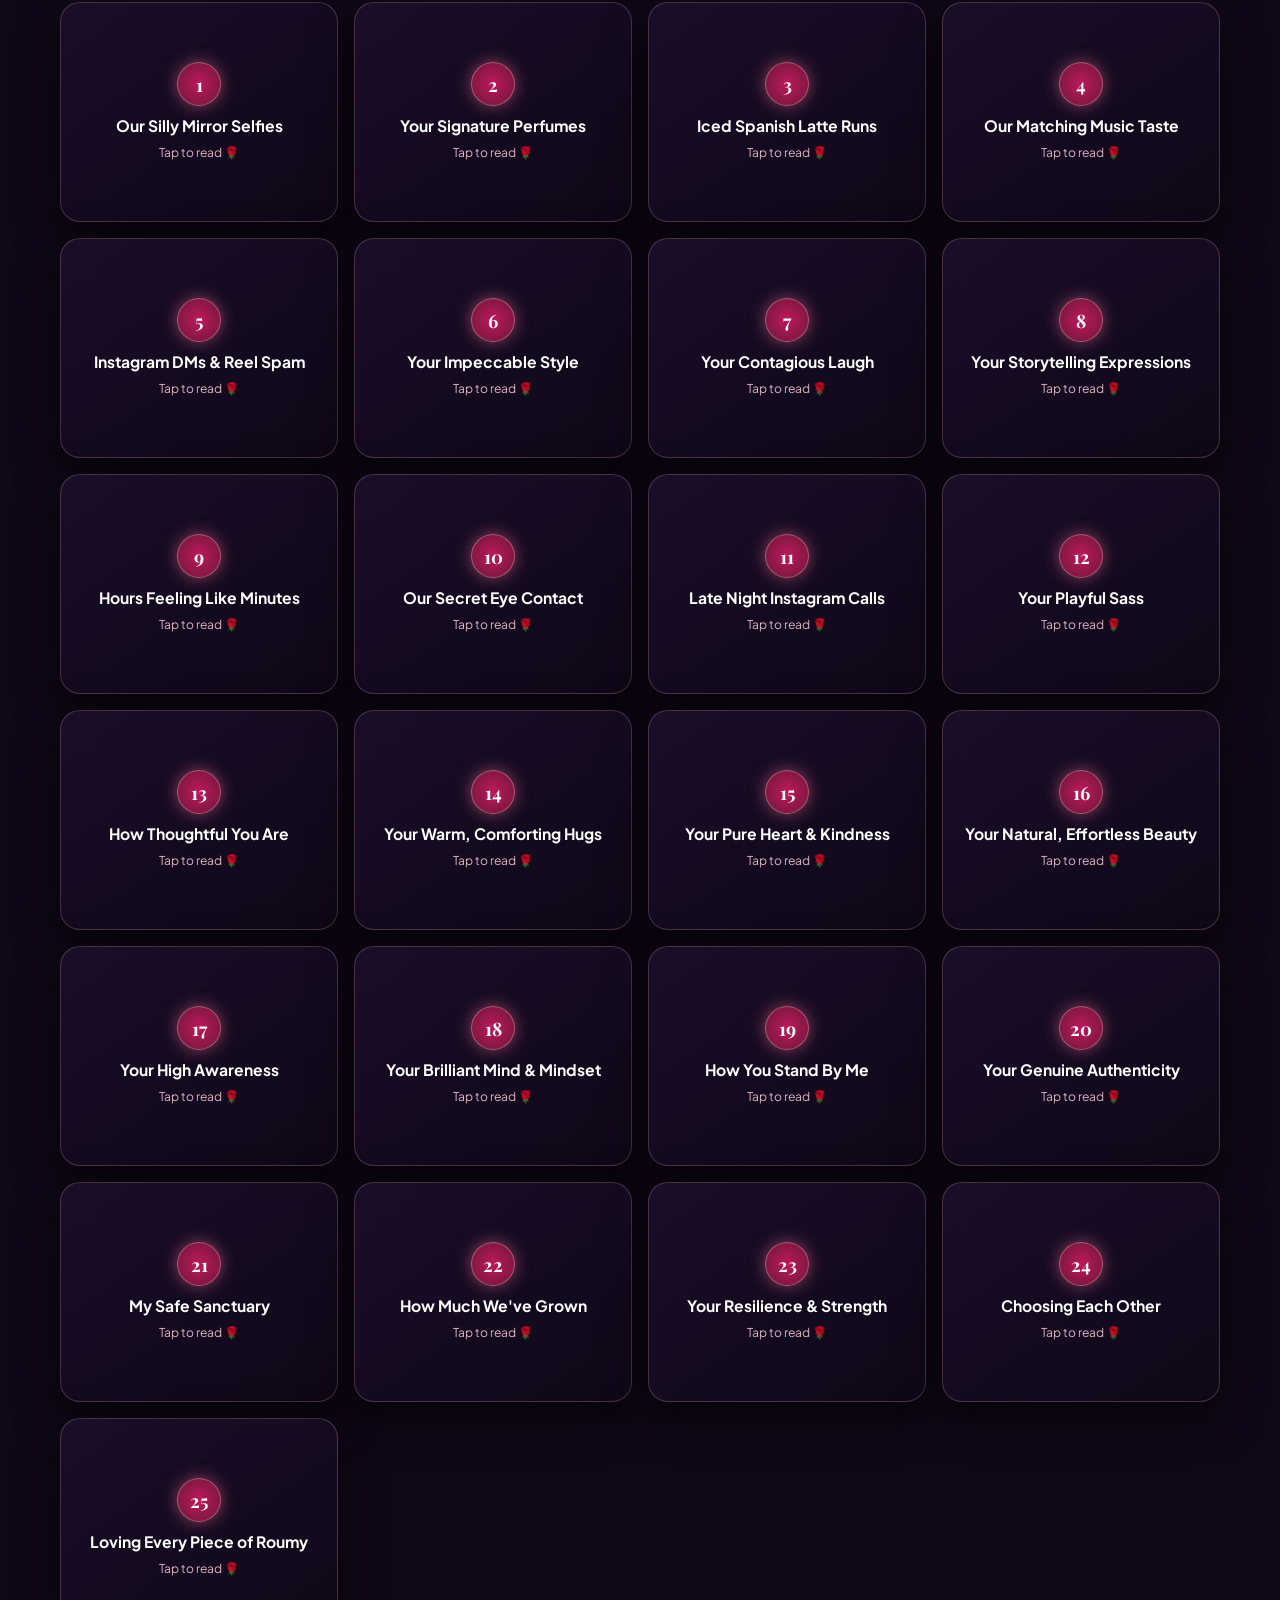
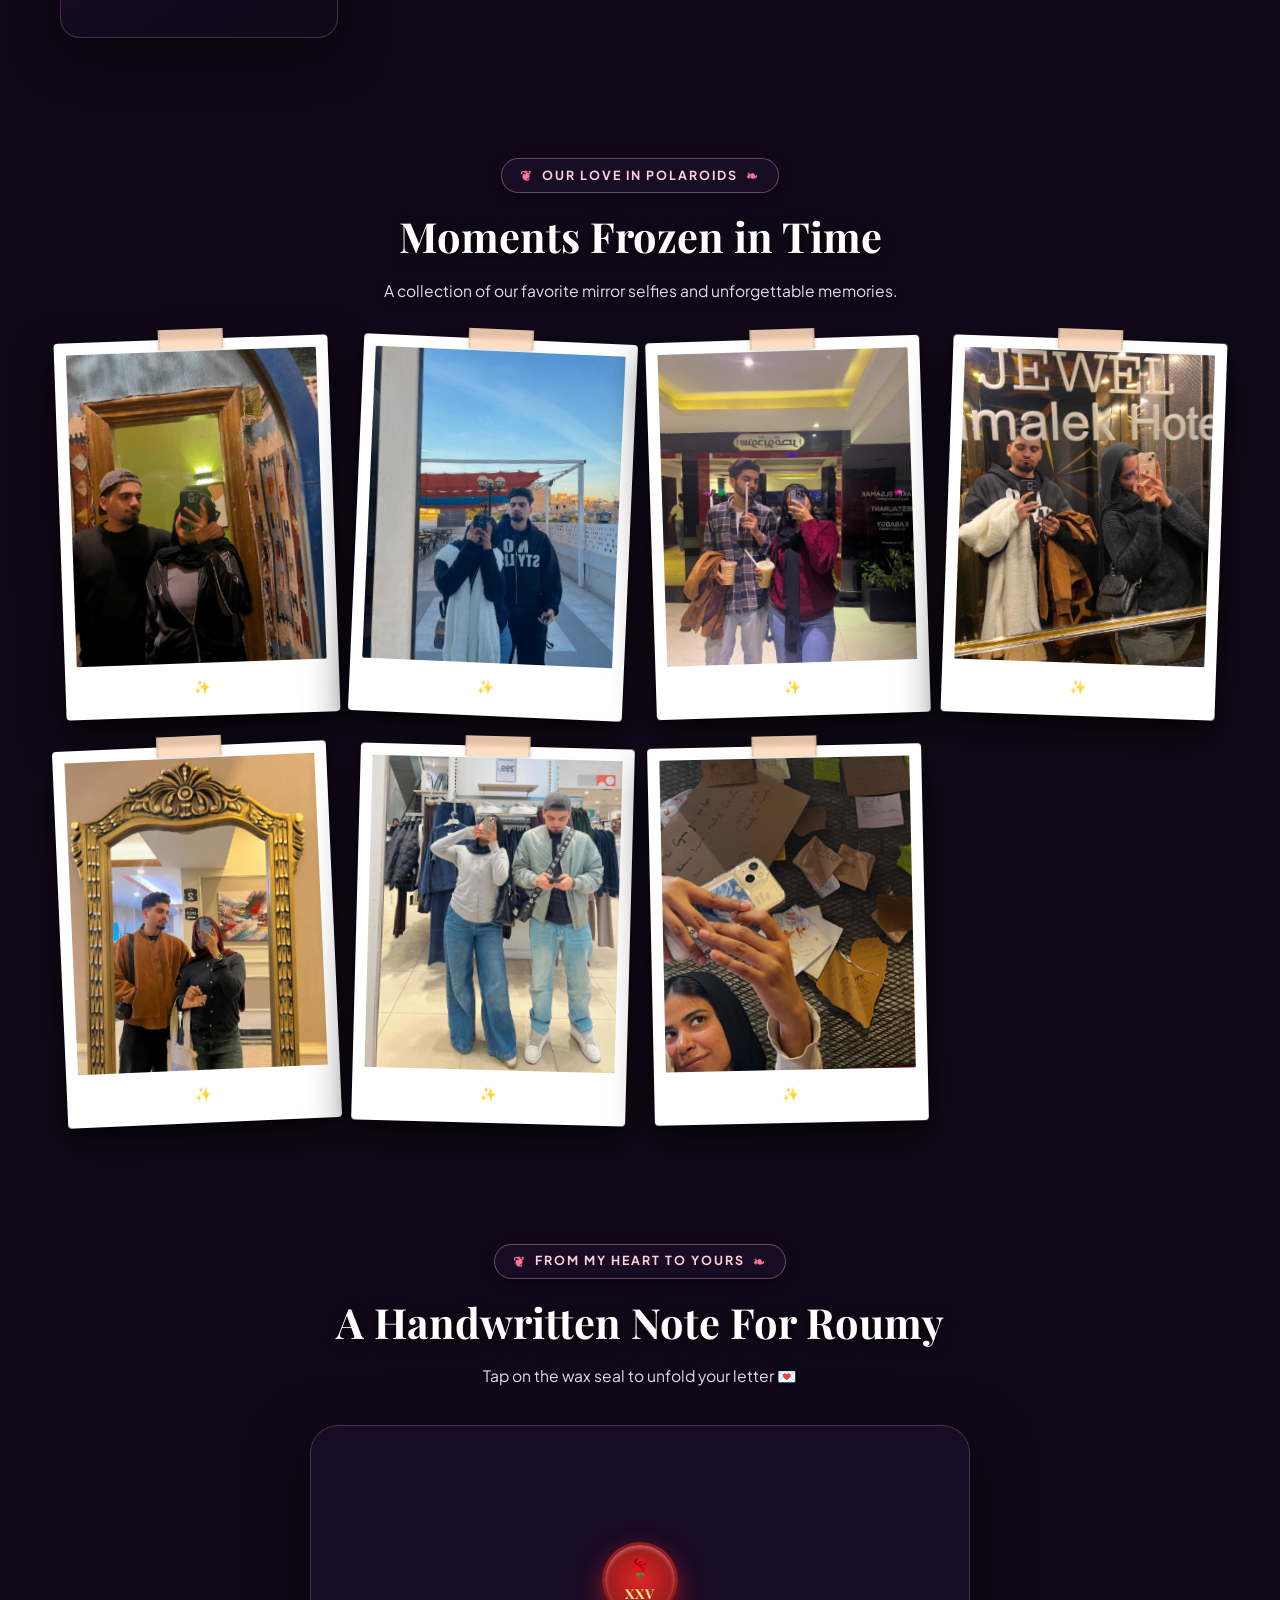
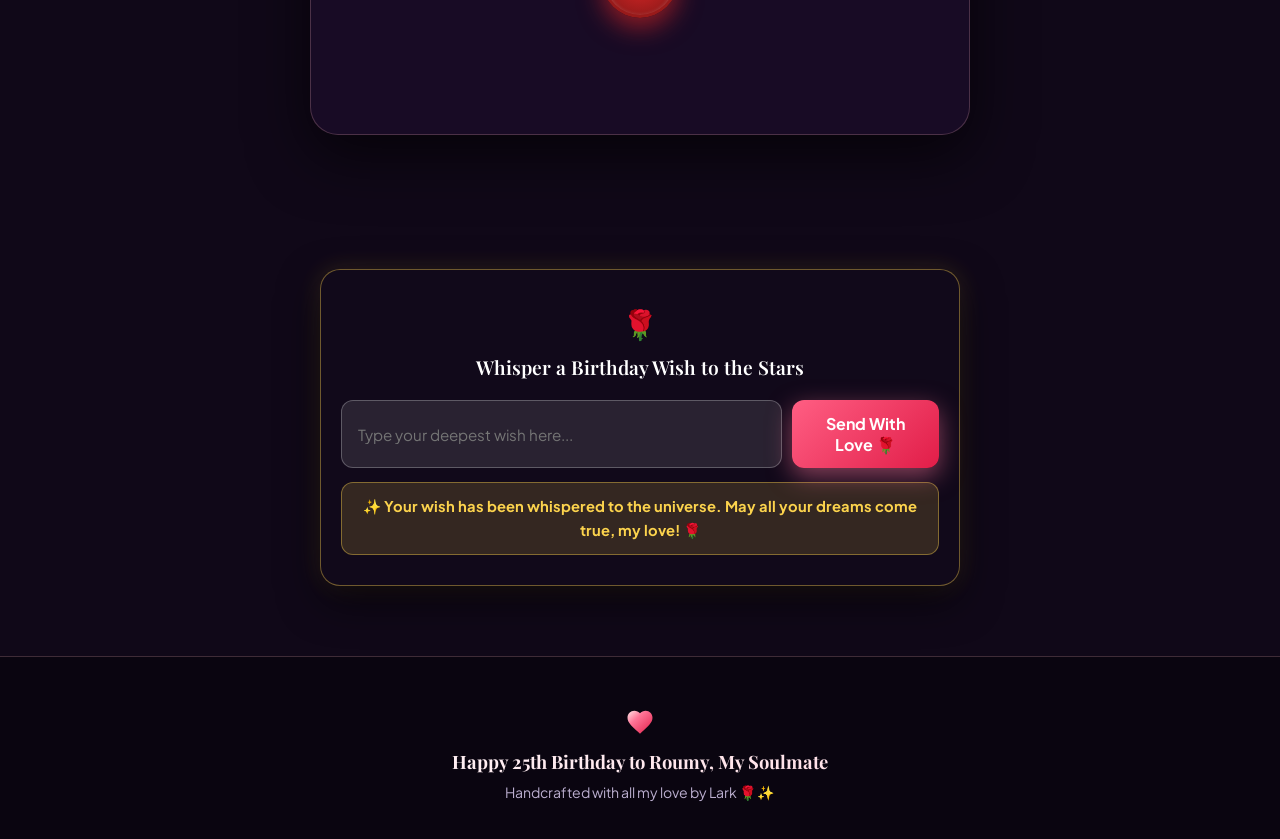
==== commit e1da0cae: "Update heartbeat dedication message to sweet romantic English" ====
--- a/index.html
+++ b/index.html
@@ -15,14 +15,14 @@
   <script src="https://cdn.jsdelivr.net/npm/canvas-confetti@1.9.3/dist/confetti.browser.min.js"></script>
   
   <!-- Stylesheet with Cache Buster -->
-  <link rel="stylesheet" href="style.css?v=5.5">
+  <link rel="stylesheet" href="style.css?v=5.6">
 </head>
 <body>
 
   <!-- 🎵 Studio Quality Audio Player (Daughter - Switzerland, Softened & Looped from 0:40) -->
   <audio id="romantic-audio-element" loop preload="auto">
-    <source src="assets/audio/switzerland_roumy.mp3?v=5.5" type="audio/mpeg">
-    <source src="assets/audio/switzerland_roumy.m4a?v=5.5" type="audio/mp4">
+    <source src="assets/audio/switzerland_roumy.mp3?v=5.6" type="audio/mpeg">
+    <source src="assets/audio/switzerland_roumy.m4a?v=5.6" type="audio/mp4">
   </audio>
 
   <!-- Ambient Photo Collage Background Layer (Dense & Sharp Scattered Polaroids) -->
@@ -119,7 +119,7 @@
         </button>
         <div class="nav-music-note-bubble" id="nav-music-note-bubble">
           <span class="heart-pulse-icon">💓</span>
-          <span class="note-quote-text" dir="rtl">دي ضربات قلبي وهي بتعلى كل ما بنقرب لبعض وبشوفك مبسوطة في حياتك 🌹</span>
+          <span class="note-quote-text">This is my heartbeat getting louder with every step closer to you 🌹</span>
         </div>
       </div>
     </div>
@@ -162,7 +162,7 @@
               <span>Our Melody & Heartbeat</span>
               <span class="sparkle-symbol">✧</span>
             </div>
-            <p class="heartbeat-arabic-message" dir="rtl">"دي ضربات قلبي وهي بتعلى كل ما بنقرب لبعض وبشوفك مبسوطة في حياتك 🌹✨"</p>
+            <p class="heartbeat-message">"This is the sound of my heartbeat getting louder every time we get closer, and every time I see you truly happy in your life 🌹✨"</p>
             <div class="heartbeat-track-pill">
               <div class="mini-eq-bars">
                 <span></span><span></span><span></span><span></span>
@@ -383,7 +383,7 @@
   </div>
 
   <!-- Scripts with Cache Buster -->
-  <script src="config.js?v=5.5"></script>
-  <script src="script.js?v=5.5"></script>
+  <script src="config.js?v=5.6"></script>
+  <script src="script.js?v=5.6"></script>
 </body>
 </html>
--- a/style.css
+++ b/style.css
@@ -513,17 +513,17 @@
 
 .heartbeat-dedication-card {
   width: 100%;
-  max-width: 660px;
+  max-width: 680px;
   margin: 24px auto 0;
-  padding: 20px 24px;
+  padding: 20px 26px;
   border-radius: var(--radius-md);
   background: linear-gradient(135deg, rgba(32, 14, 48, 0.94), rgba(18, 8, 28, 0.96));
   border: 1.5px solid rgba(255, 117, 151, 0.45);
   box-shadow: 0 16px 45px rgba(0, 0, 0, 0.6), 0 0 30px rgba(255, 94, 131, 0.2);
   display: flex;
   align-items: center;
-  gap: 18px;
-  text-align: right;
+  gap: 20px;
+  text-align: left;
   position: relative;
   overflow: hidden;
   transition: var(--transition-smooth);
@@ -603,13 +603,15 @@
   animation: pulseGlow 2s infinite;
 }
 
-.heartbeat-arabic-message {
-  font-family: var(--font-main);
-  font-size: 1.12rem;
+.heartbeat-message {
+  font-family: var(--font-display);
+  font-style: italic;
+  font-size: 1.15rem;
   line-height: 1.6;
   color: #ffffff;
-  font-weight: 600;
+  font-weight: 500;
   text-shadow: 0 2px 10px rgba(0, 0, 0, 0.6);
+  letter-spacing: 0.2px;
 }
 
 .heartbeat-track-pill {
@@ -658,8 +660,8 @@
   .heartbeat-dedication-body {
     align-items: center;
   }
-  .heartbeat-arabic-message {
-    font-size: 0.98rem;
+  .heartbeat-message {
+    font-size: 1.05rem;
   }
 }
 
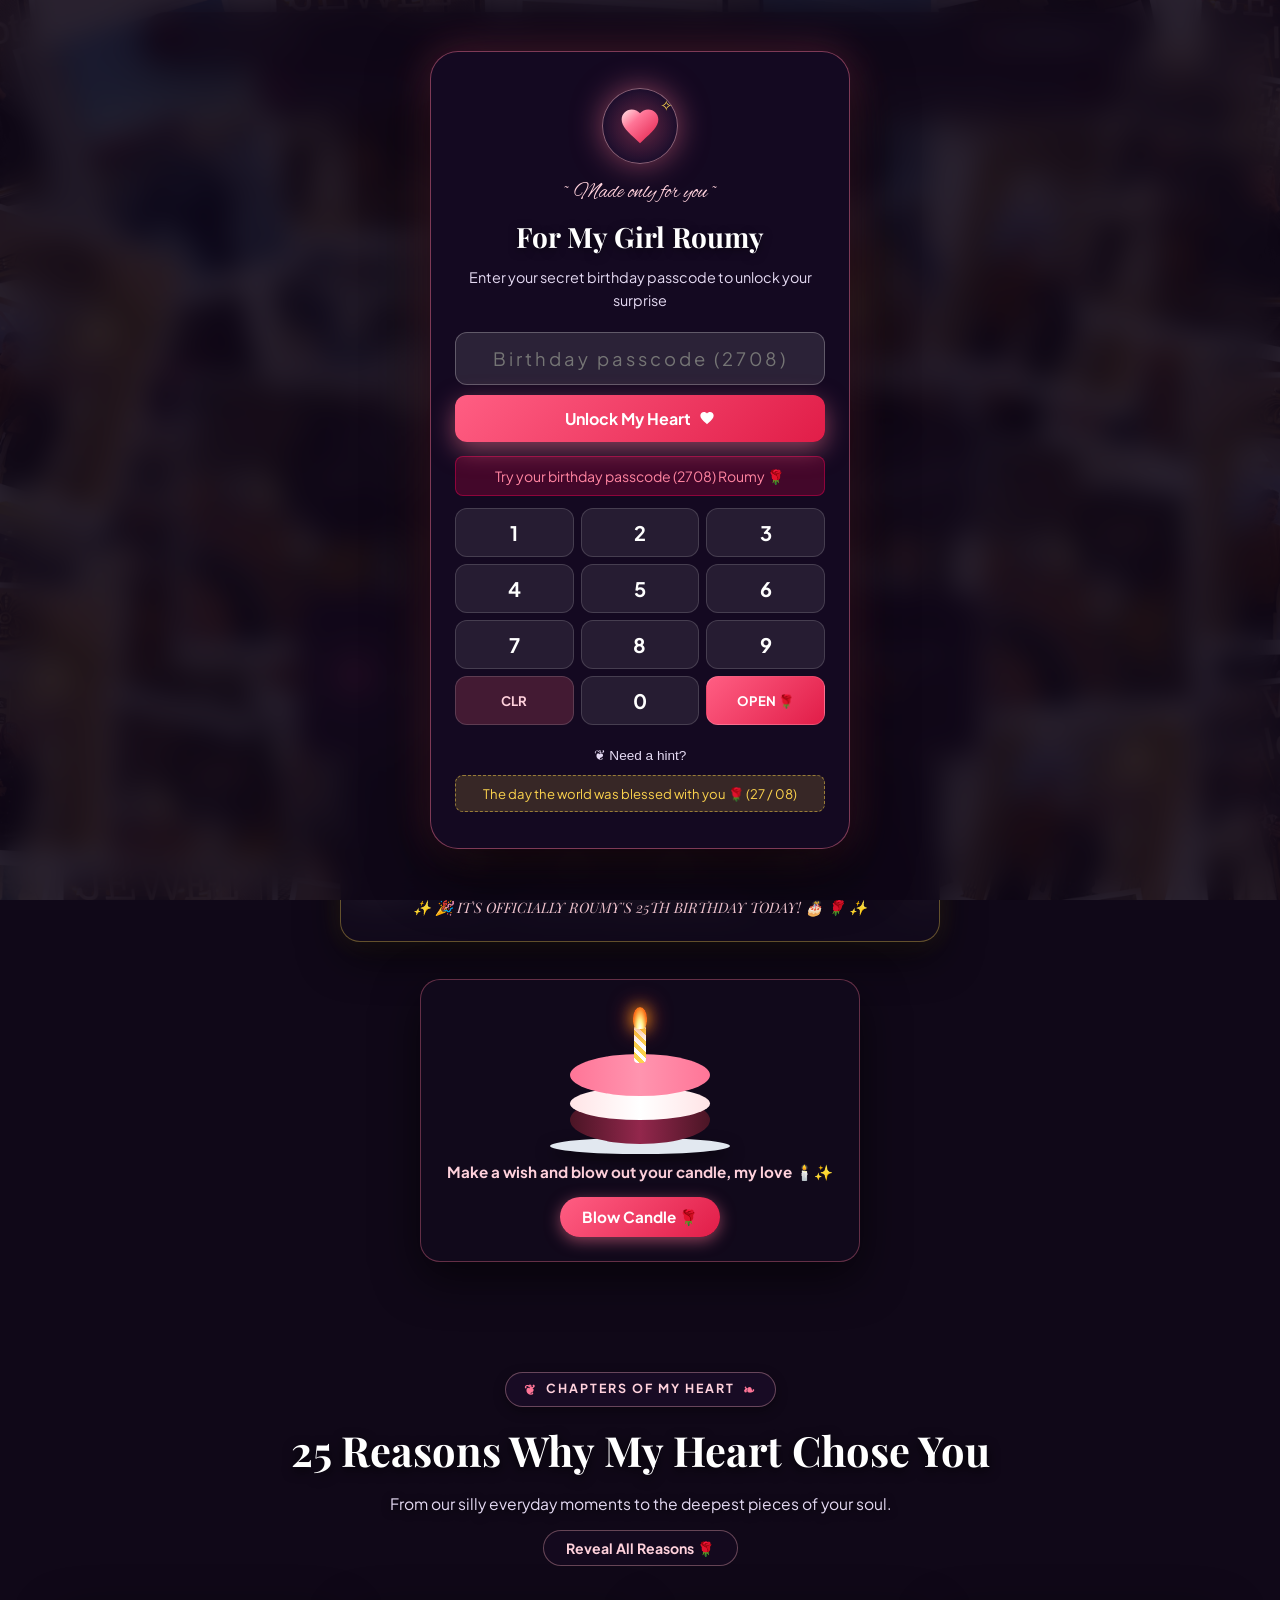
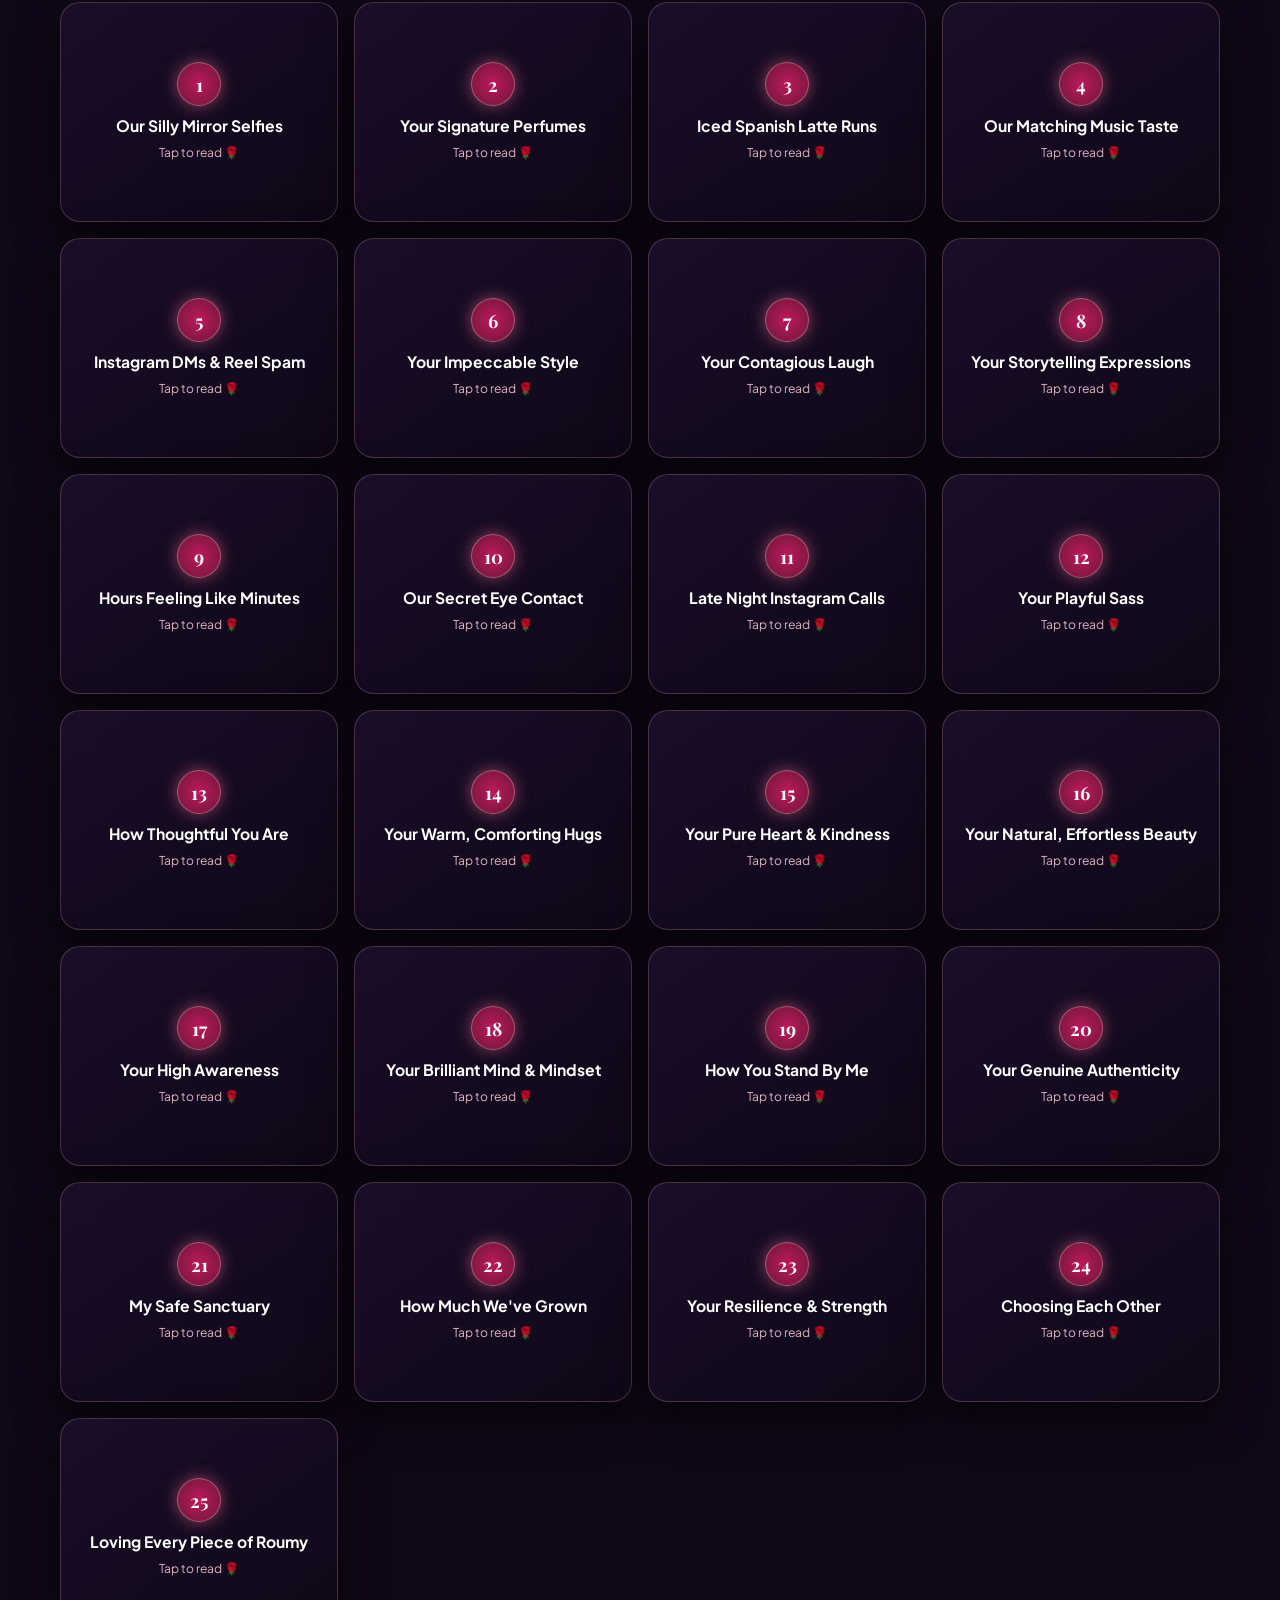
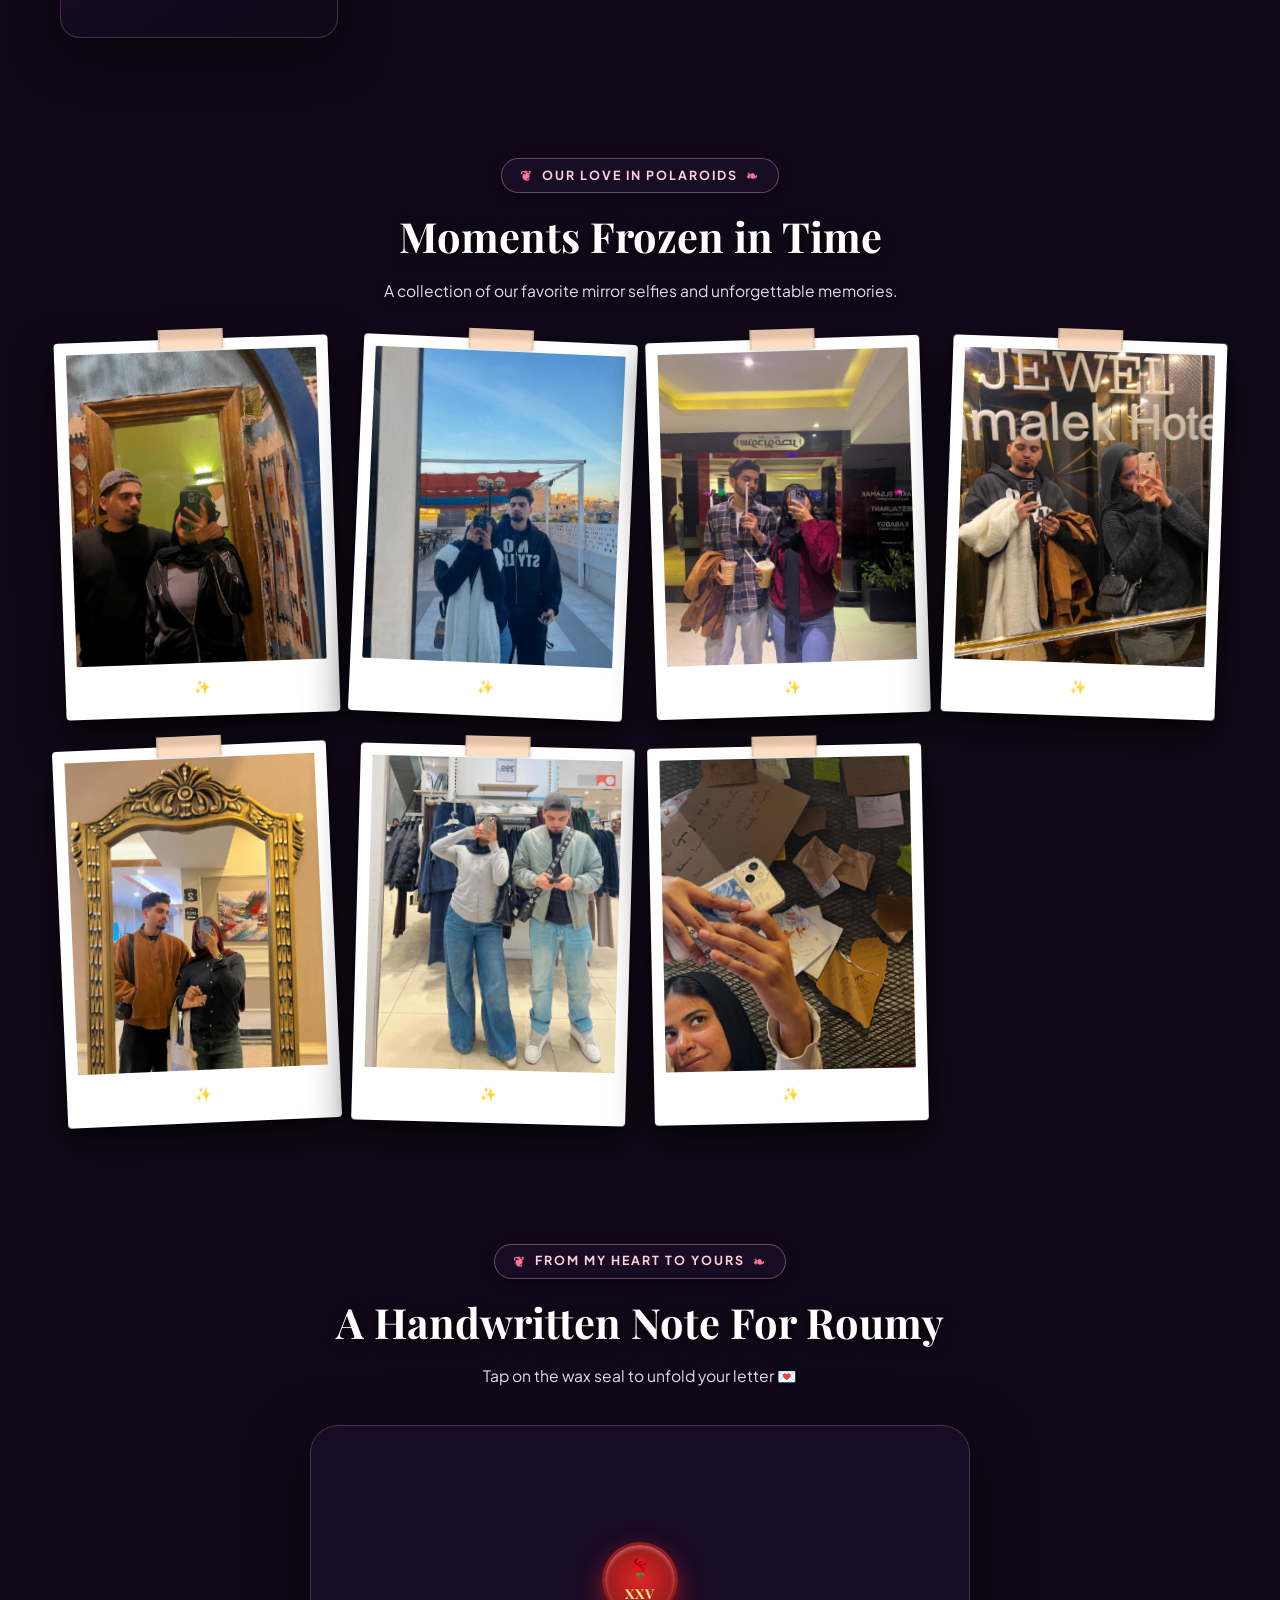
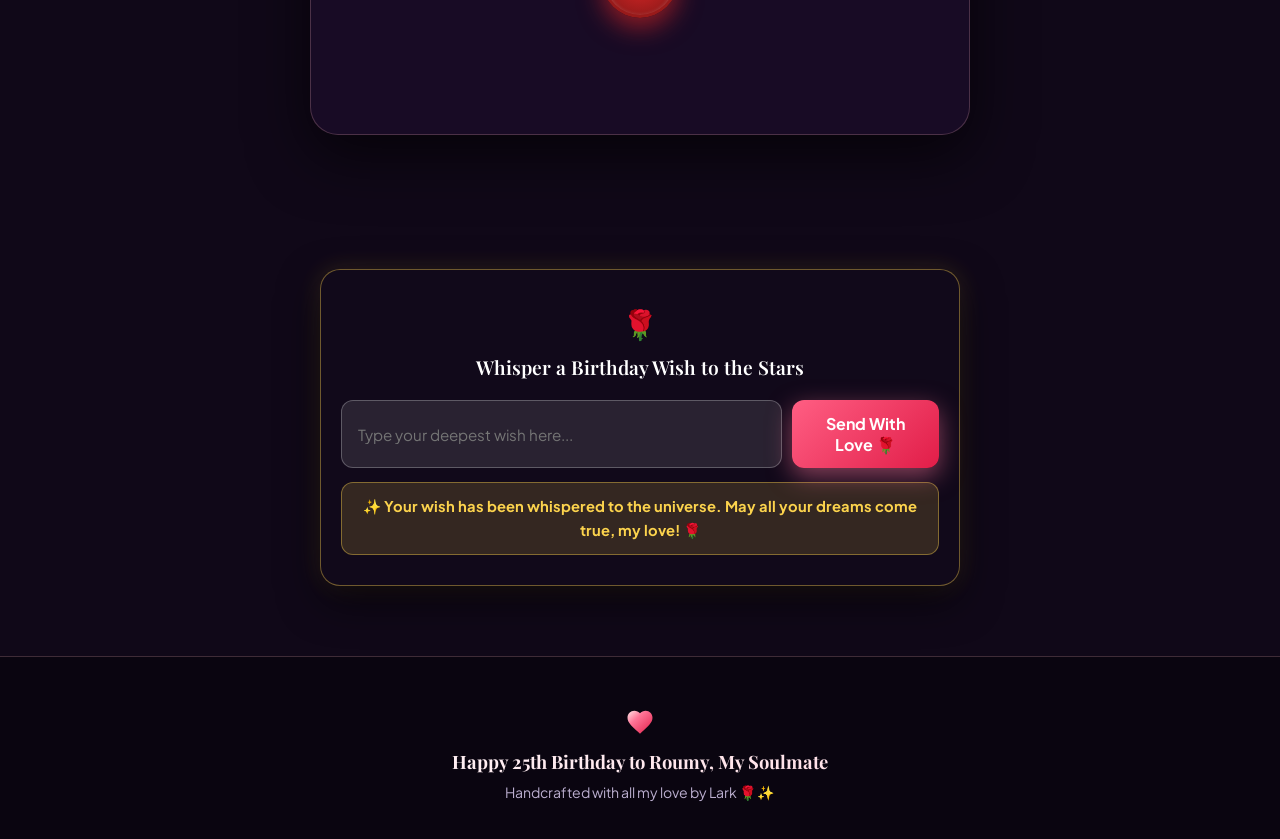
==== commit 6d8a0e67: "Unify heartbeat quote to favorite full sentence in all placements" ====
--- a/index.html
+++ b/index.html
@@ -15,14 +15,14 @@
   <script src="https://cdn.jsdelivr.net/npm/canvas-confetti@1.9.3/dist/confetti.browser.min.js"></script>
   
   <!-- Stylesheet with Cache Buster -->
-  <link rel="stylesheet" href="style.css?v=5.6">
+  <link rel="stylesheet" href="style.css?v=5.7">
 </head>
 <body>
 
   <!-- 🎵 Studio Quality Audio Player (Daughter - Switzerland, Softened & Looped from 0:40) -->
   <audio id="romantic-audio-element" loop preload="auto">
-    <source src="assets/audio/switzerland_roumy.mp3?v=5.6" type="audio/mpeg">
-    <source src="assets/audio/switzerland_roumy.m4a?v=5.6" type="audio/mp4">
+    <source src="assets/audio/switzerland_roumy.mp3?v=5.7" type="audio/mpeg">
+    <source src="assets/audio/switzerland_roumy.m4a?v=5.7" type="audio/mp4">
   </audio>
 
   <!-- Ambient Photo Collage Background Layer (Dense & Sharp Scattered Polaroids) -->
@@ -119,7 +119,7 @@
         </button>
         <div class="nav-music-note-bubble" id="nav-music-note-bubble">
           <span class="heart-pulse-icon">💓</span>
-          <span class="note-quote-text">This is my heartbeat getting louder with every step closer to you 🌹</span>
+          <span class="note-quote-text">This is the sound of my heartbeat getting louder every time we get closer, and every time I see you truly happy in your life 🌹✨</span>
         </div>
       </div>
     </div>
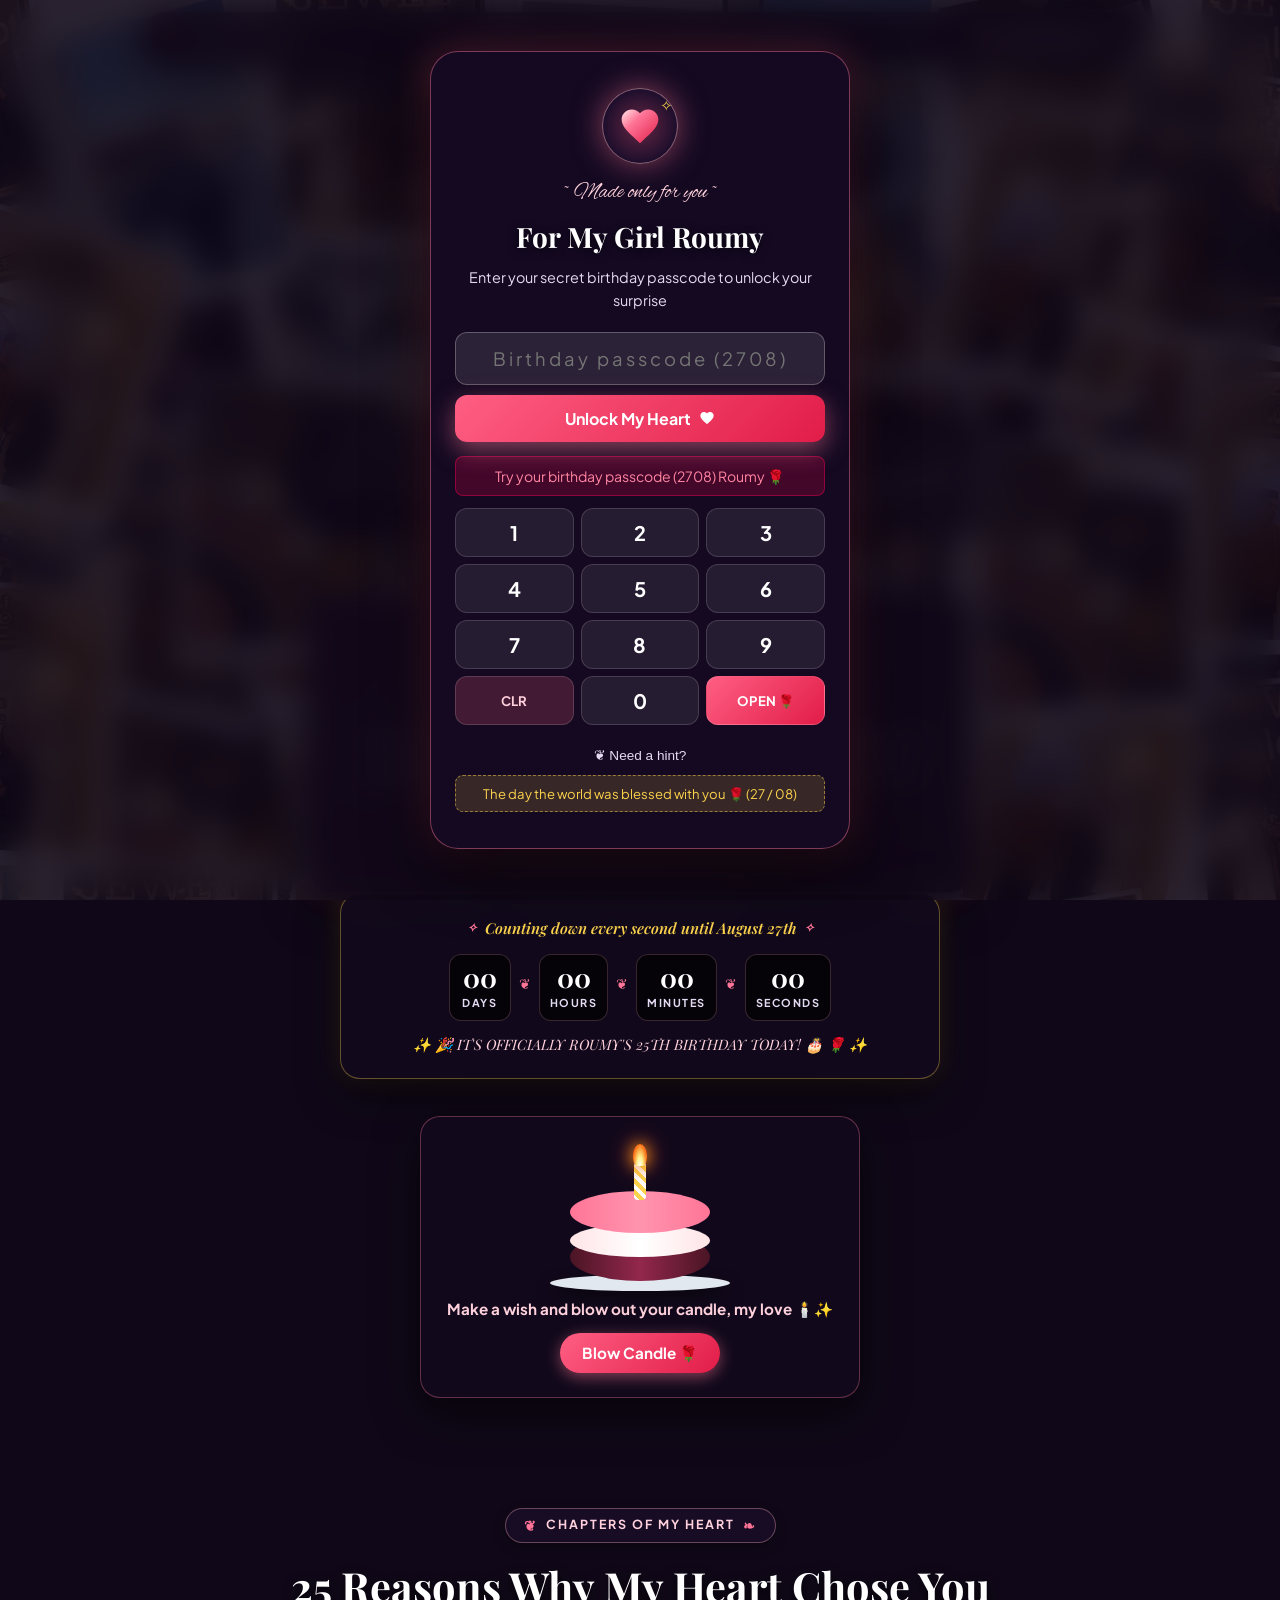
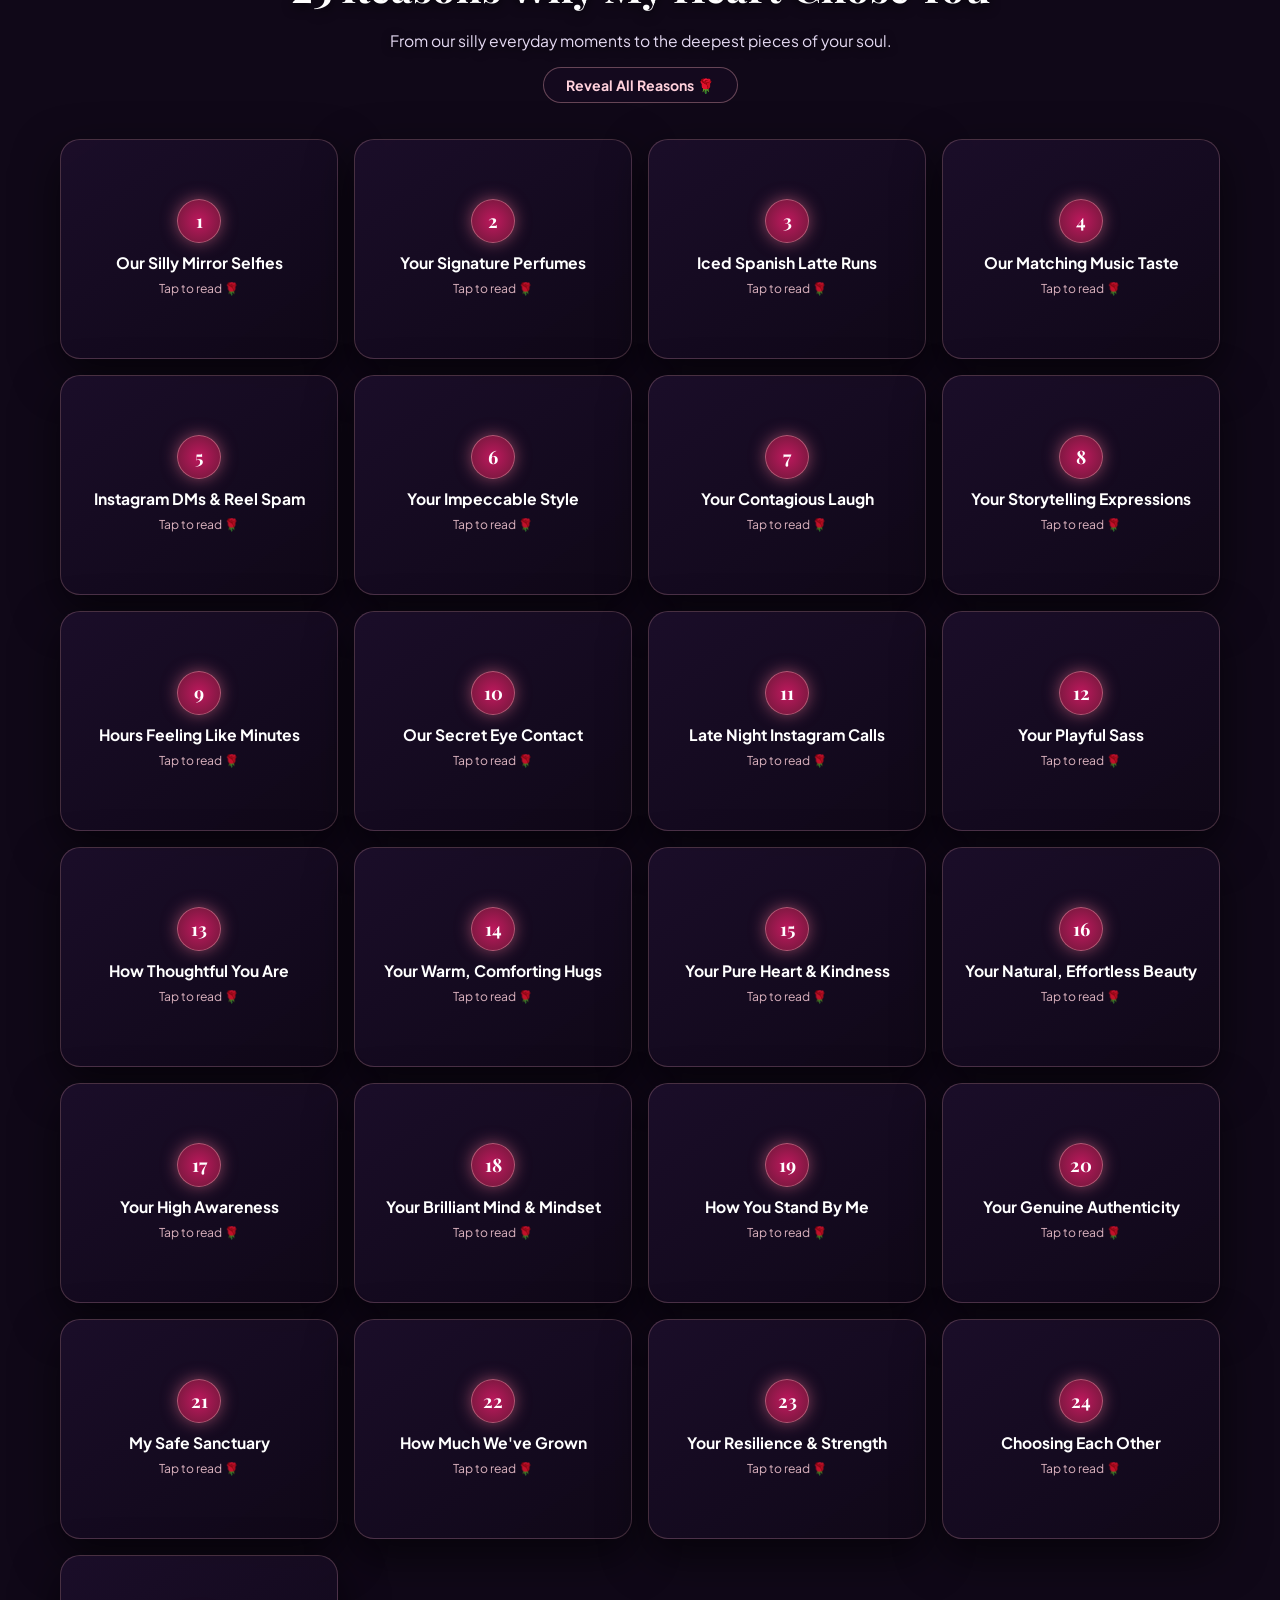
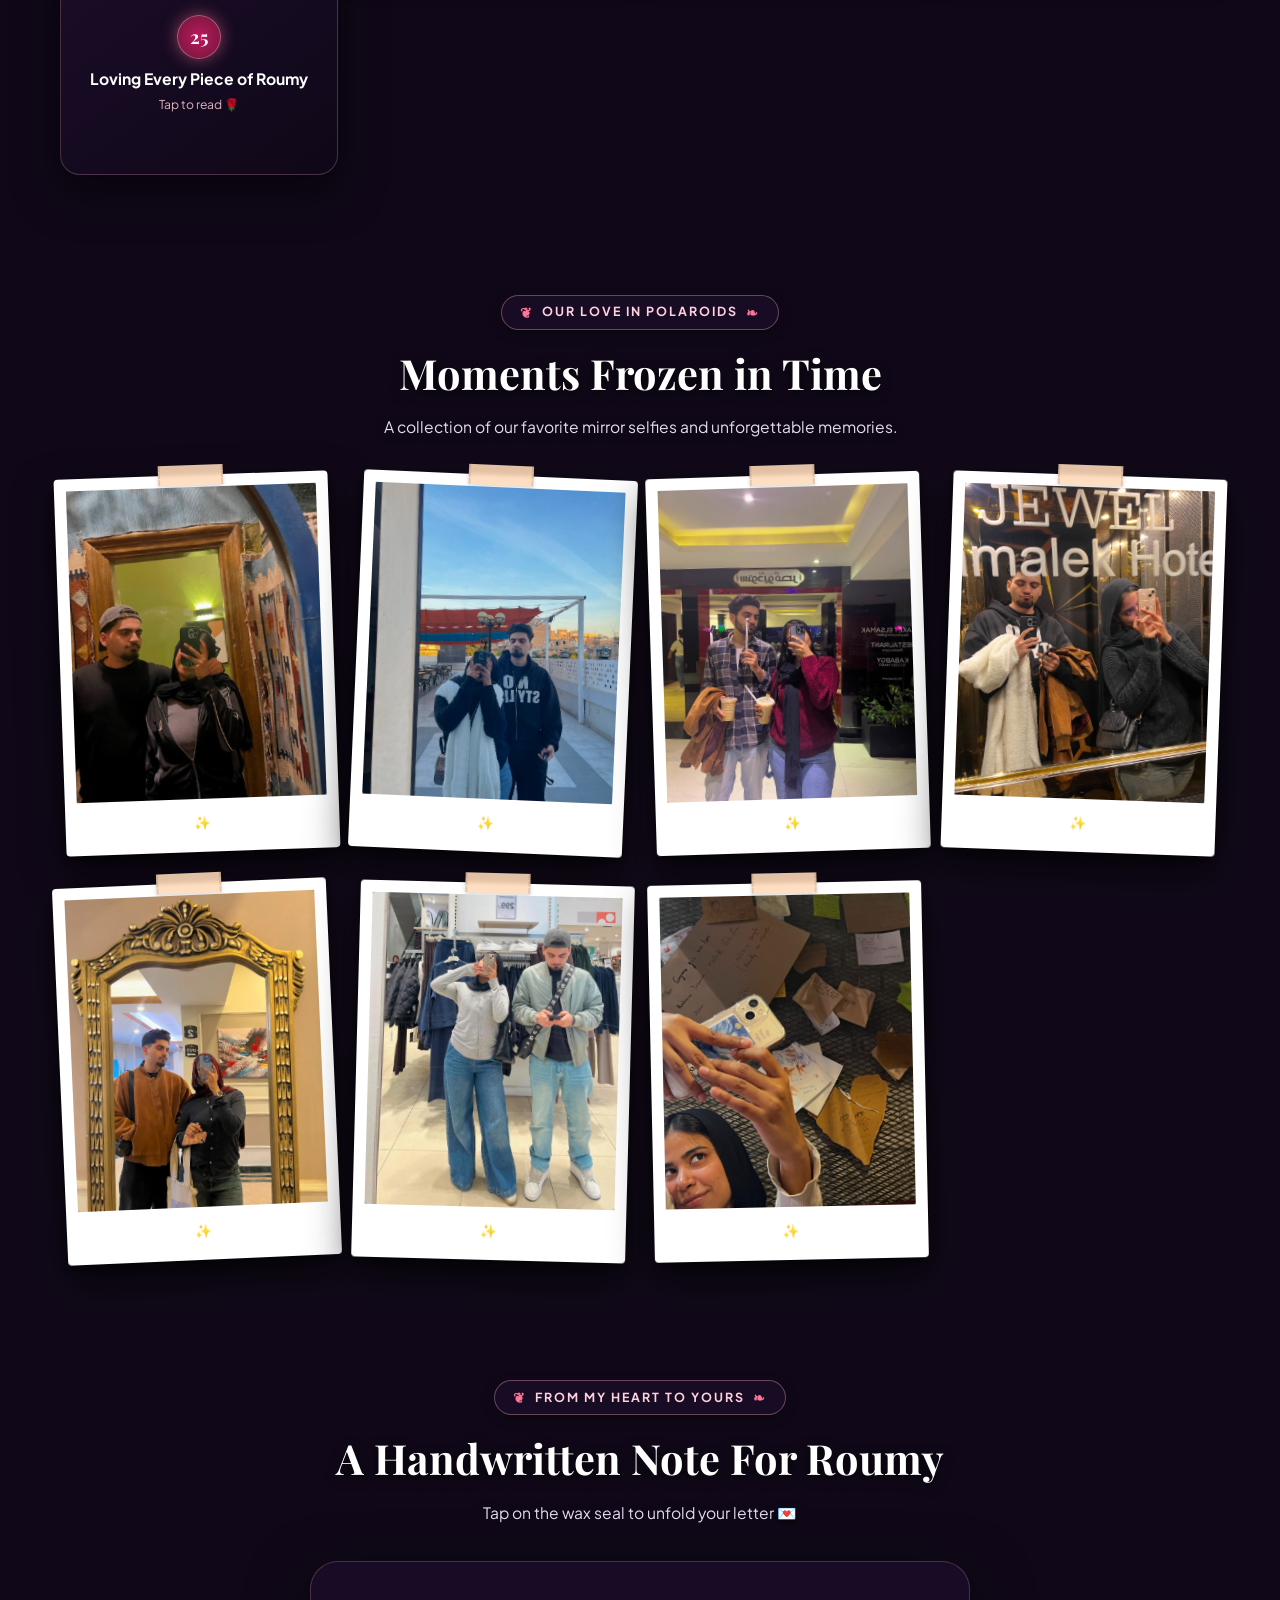
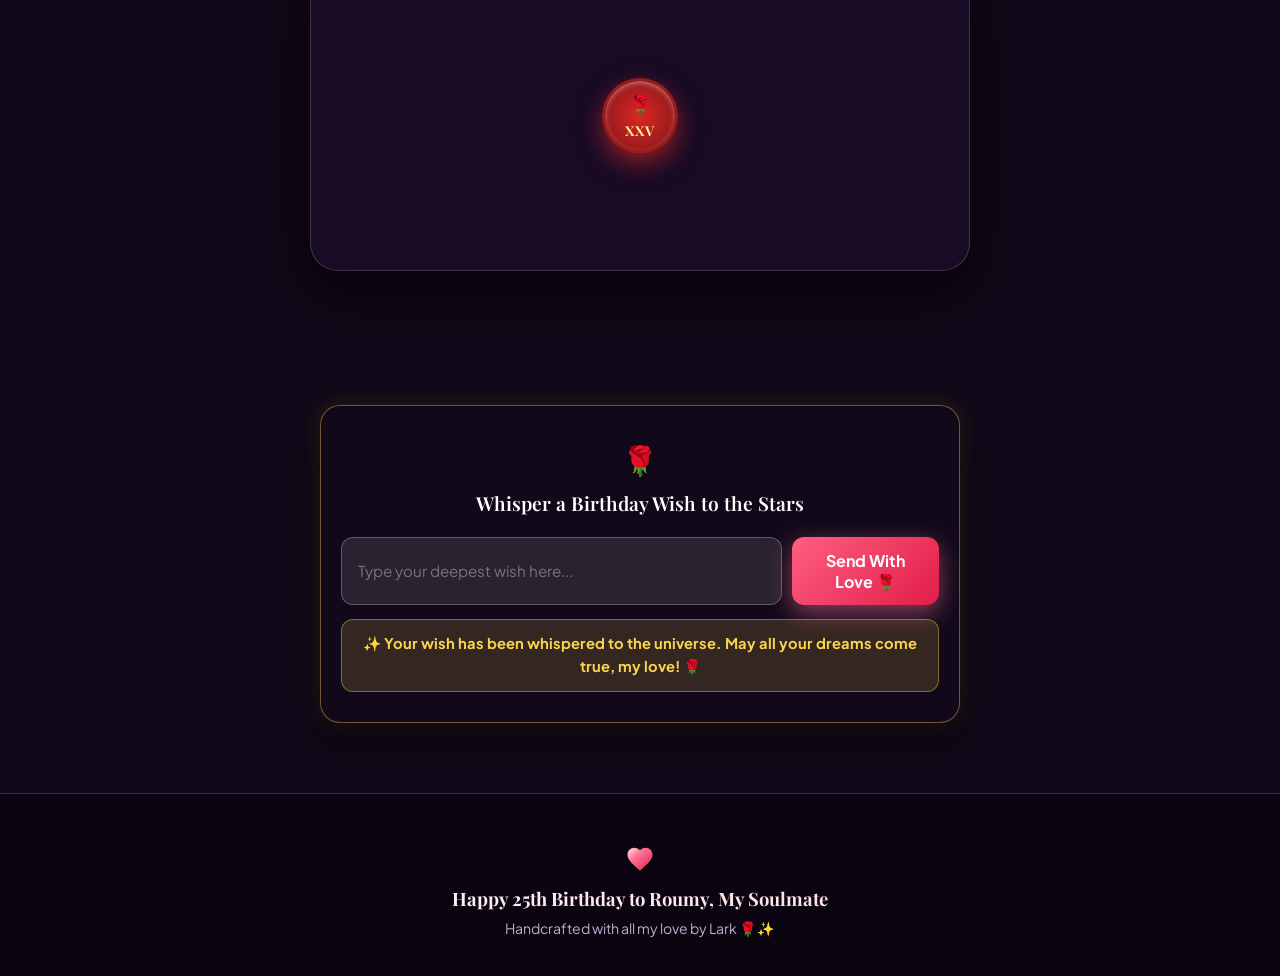
==== commit 3a84b08a: "Center dedication card and express soulful closeness in quote" ====
--- a/index.html
+++ b/index.html
@@ -15,14 +15,14 @@
   <script src="https://cdn.jsdelivr.net/npm/canvas-confetti@1.9.3/dist/confetti.browser.min.js"></script>
   
   <!-- Stylesheet with Cache Buster -->
-  <link rel="stylesheet" href="style.css?v=5.7">
+  <link rel="stylesheet" href="style.css?v=6.0">
 </head>
 <body>
 
   <!-- 🎵 Studio Quality Audio Player (Daughter - Switzerland, Softened & Looped from 0:40) -->
   <audio id="romantic-audio-element" loop preload="auto">
-    <source src="assets/audio/switzerland_roumy.mp3?v=5.7" type="audio/mpeg">
-    <source src="assets/audio/switzerland_roumy.m4a?v=5.7" type="audio/mp4">
+    <source src="assets/audio/switzerland_roumy.mp3?v=6.0" type="audio/mpeg">
+    <source src="assets/audio/switzerland_roumy.m4a?v=6.0" type="audio/mp4">
   </audio>
 
   <!-- Ambient Photo Collage Background Layer (Dense & Sharp Scattered Polaroids) -->
@@ -107,21 +107,15 @@
     </div>
     
     <div class="nav-controls">
-      <div class="music-player-container">
-        <button id="music-toggle-btn" class="music-btn glass-btn" aria-label="Toggle Romantic Music">
-          <div class="music-waves" id="music-waves">
-            <span></span><span></span><span></span><span></span>
-          </div>
-          <span id="music-label">Our Melody</span>
-          <svg class="nav-music-icon" viewBox="0 0 24 24" width="14" height="14" fill="#ff7597">
-            <path d="M12 3v10.55c-.59-.34-1.27-.55-2-.55-2.21 0-4 1.79-4 4s1.79 4 4 4 4-1.79 4-4V7h4V3h-6z"/>
-          </svg>
-        </button>
-        <div class="nav-music-note-bubble" id="nav-music-note-bubble">
-          <span class="heart-pulse-icon">💓</span>
-          <span class="note-quote-text">This is the sound of my heartbeat getting louder every time we get closer, and every time I see you truly happy in your life 🌹✨</span>
-        </div>
-      </div>
+      <button id="music-toggle-btn" class="music-btn glass-btn" aria-label="Toggle Romantic Music">
+        <div class="music-waves" id="music-waves">
+          <span></span><span></span><span></span><span></span>
+        </div>
+        <span id="music-label">Our Melody</span>
+        <svg class="nav-music-icon" viewBox="0 0 24 24" width="14" height="14" fill="#ff7597">
+          <path d="M12 3v10.55c-.59-.34-1.27-.55-2-.55-2.21 0-4 1.79-4 4s1.79 4 4 4 4-1.79 4-4V7h4V3h-6z"/>
+        </svg>
+      </button>
     </div>
   </header>
 
@@ -150,7 +144,7 @@
         <h1 id="hero-title" class="hero-title">Happy 25th Birthday, Roumy</h1>
         <p id="hero-subtitle" class="hero-subtitle">To always stay kind, to always stay Roumy—because you truly have the purest, kindest heart and sweetest soul I have ever seen in my entire life 🌹</p>
 
-        <!-- 💓 Romantic Heartbeat Soundtrack Dedication Card -->
+        <!-- 💓 Romantic Heartbeat Soundtrack Dedication Card (Centered Centerpiece) -->
         <div class="heartbeat-dedication-card glass-panel animate-fade-in">
           <div class="heartbeat-pulse-badge">
             <span class="pulse-wave-ring"></span>
@@ -162,7 +156,7 @@
               <span>Our Melody & Heartbeat</span>
               <span class="sparkle-symbol">✧</span>
             </div>
-            <p class="heartbeat-message">"This is the sound of my heartbeat getting louder every time we get closer, and every time I see you truly happy in your life 🌹✨"</p>
+            <p class="heartbeat-message">"This is the sound of my heartbeat getting louder every time our souls grow closer, and every time I see you truly happy in your life 🌹✨"</p>
             <div class="heartbeat-track-pill">
               <div class="mini-eq-bars">
                 <span></span><span></span><span></span><span></span>
@@ -383,7 +377,7 @@
   </div>
 
   <!-- Scripts with Cache Buster -->
-  <script src="config.js?v=5.6"></script>
-  <script src="script.js?v=5.6"></script>
+  <script src="config.js?v=6.0"></script>
+  <script src="script.js?v=6.0"></script>
 </body>
 </html>
--- a/style.css
+++ b/style.css
@@ -508,22 +508,24 @@
 }
 
 /* ==========================================================================
-   💓 Heartbeat Soundtrack Dedication Card in Hero
+   💓 Heartbeat Soundtrack Dedication Card (Centered Centerpiece)
    ========================================================================== */
 
 .heartbeat-dedication-card {
   width: 100%;
-  max-width: 680px;
-  margin: 24px auto 0;
-  padding: 20px 26px;
+  max-width: 660px;
+  margin: 28px auto 0;
+  padding: 26px 30px;
   border-radius: var(--radius-md);
   background: linear-gradient(135deg, rgba(32, 14, 48, 0.94), rgba(18, 8, 28, 0.96));
   border: 1.5px solid rgba(255, 117, 151, 0.45);
-  box-shadow: 0 16px 45px rgba(0, 0, 0, 0.6), 0 0 30px rgba(255, 94, 131, 0.2);
-  display: flex;
-  align-items: center;
-  gap: 20px;
-  text-align: left;
+  box-shadow: 0 16px 45px rgba(0, 0, 0, 0.6), 0 0 30px rgba(255, 94, 131, 0.25);
+  display: flex;
+  flex-direction: column;
+  align-items: center;
+  justify-content: center;
+  text-align: center;
+  gap: 14px;
   position: relative;
   overflow: hidden;
   transition: var(--transition-smooth);
@@ -536,65 +538,69 @@
   right: -50%;
   width: 200%;
   height: 200%;
-  background: radial-gradient(circle, rgba(255, 117, 151, 0.09) 0%, transparent 60%);
+  background: radial-gradient(circle, rgba(255, 117, 151, 0.12) 0%, transparent 60%);
   pointer-events: none;
 }
 
 .heartbeat-dedication-card:hover {
   transform: translateY(-3px);
-  border-color: rgba(255, 117, 151, 0.7);
-  box-shadow: 0 20px 50px rgba(0, 0, 0, 0.7), 0 0 40px rgba(255, 94, 131, 0.35);
+  border-color: rgba(255, 117, 151, 0.75);
+  box-shadow: 0 20px 50px rgba(0, 0, 0, 0.7), 0 0 40px rgba(255, 94, 131, 0.4);
 }
 
 .heartbeat-pulse-badge {
   position: relative;
-  width: 54px;
-  height: 54px;
-  min-width: 54px;
+  width: 58px;
+  height: 58px;
+  min-width: 58px;
   border-radius: 50%;
-  background: radial-gradient(circle, rgba(255, 94, 131, 0.35) 0%, rgba(40, 16, 60, 0.9) 70%);
-  border: 1.5px solid rgba(255, 182, 193, 0.5);
+  background: radial-gradient(circle, rgba(255, 94, 131, 0.4) 0%, rgba(40, 16, 60, 0.95) 70%);
+  border: 1.5px solid rgba(255, 182, 193, 0.6);
   display: flex;
   align-items: center;
   justify-content: center;
-  box-shadow: 0 0 25px var(--pink-glow);
+  box-shadow: 0 0 28px var(--pink-glow);
+  margin: 0 auto;
 }
 
 .pulse-wave-ring {
   position: absolute;
   inset: -6px;
   border-radius: 50%;
-  border: 1.5px solid rgba(255, 117, 151, 0.6);
+  border: 1.5px solid rgba(255, 117, 151, 0.65);
   animation: ripplePulse 2s cubic-bezier(0, 0.2, 0.8, 1) infinite;
 }
 
 @keyframes ripplePulse {
   0% { transform: scale(0.9); opacity: 1; }
-  100% { transform: scale(1.4); opacity: 0; }
+  100% { transform: scale(1.45); opacity: 0; }
 }
 
 .pulse-heart-emoji {
-  font-size: 1.55rem;
+  font-size: 1.65rem;
   animation: heartBeat 1.2s ease-in-out infinite;
   display: inline-block;
 }
 
 .heartbeat-dedication-body {
-  flex: 1;
+  width: 100%;
   display: flex;
   flex-direction: column;
-  gap: 6px;
+  align-items: center;
+  text-align: center;
+  gap: 8px;
 }
 
 .heartbeat-badge-title {
   display: inline-flex;
   align-items: center;
+  justify-content: center;
   gap: 6px;
   font-family: var(--font-main);
-  font-size: 0.8rem;
+  font-size: 0.82rem;
   font-weight: 700;
   text-transform: uppercase;
-  letter-spacing: 1.5px;
+  letter-spacing: 1.8px;
   color: var(--gold-accent);
 }
 
@@ -606,24 +612,28 @@
 .heartbeat-message {
   font-family: var(--font-display);
   font-style: italic;
-  font-size: 1.15rem;
-  line-height: 1.6;
+  font-size: 1.24rem;
+  line-height: 1.65;
   color: #ffffff;
   font-weight: 500;
-  text-shadow: 0 2px 10px rgba(0, 0, 0, 0.6);
-  letter-spacing: 0.2px;
+  text-shadow: 0 2px 12px rgba(0, 0, 0, 0.7);
+  letter-spacing: 0.25px;
+  max-width: 580px;
+  margin: 0 auto;
+  text-align: center;
 }
 
 .heartbeat-track-pill {
   display: inline-flex;
   align-items: center;
+  justify-content: center;
   gap: 8px;
   background: rgba(255, 255, 255, 0.08);
   border: 1px solid rgba(255, 182, 193, 0.25);
-  padding: 4px 12px;
+  padding: 5px 14px;
   border-radius: 20px;
   width: fit-content;
-  margin-top: 2px;
+  margin: 4px auto 0;
 }
 
 .mini-eq-bars {
@@ -645,23 +655,18 @@
 .mini-eq-bars span:nth-child(4) { animation-delay: 0.6s; }
 
 .track-label-text {
-  font-size: 0.76rem;
+  font-size: 0.78rem;
   color: var(--soft-rose);
   font-weight: 500;
 }
 
 @media (max-width: 600px) {
   .heartbeat-dedication-card {
-    flex-direction: column;
-    text-align: center;
-    padding: 18px 14px;
+    padding: 20px 16px;
     gap: 12px;
   }
-  .heartbeat-dedication-body {
-    align-items: center;
-  }
   .heartbeat-message {
-    font-size: 1.05rem;
+    font-size: 1.08rem;
   }
 }
 
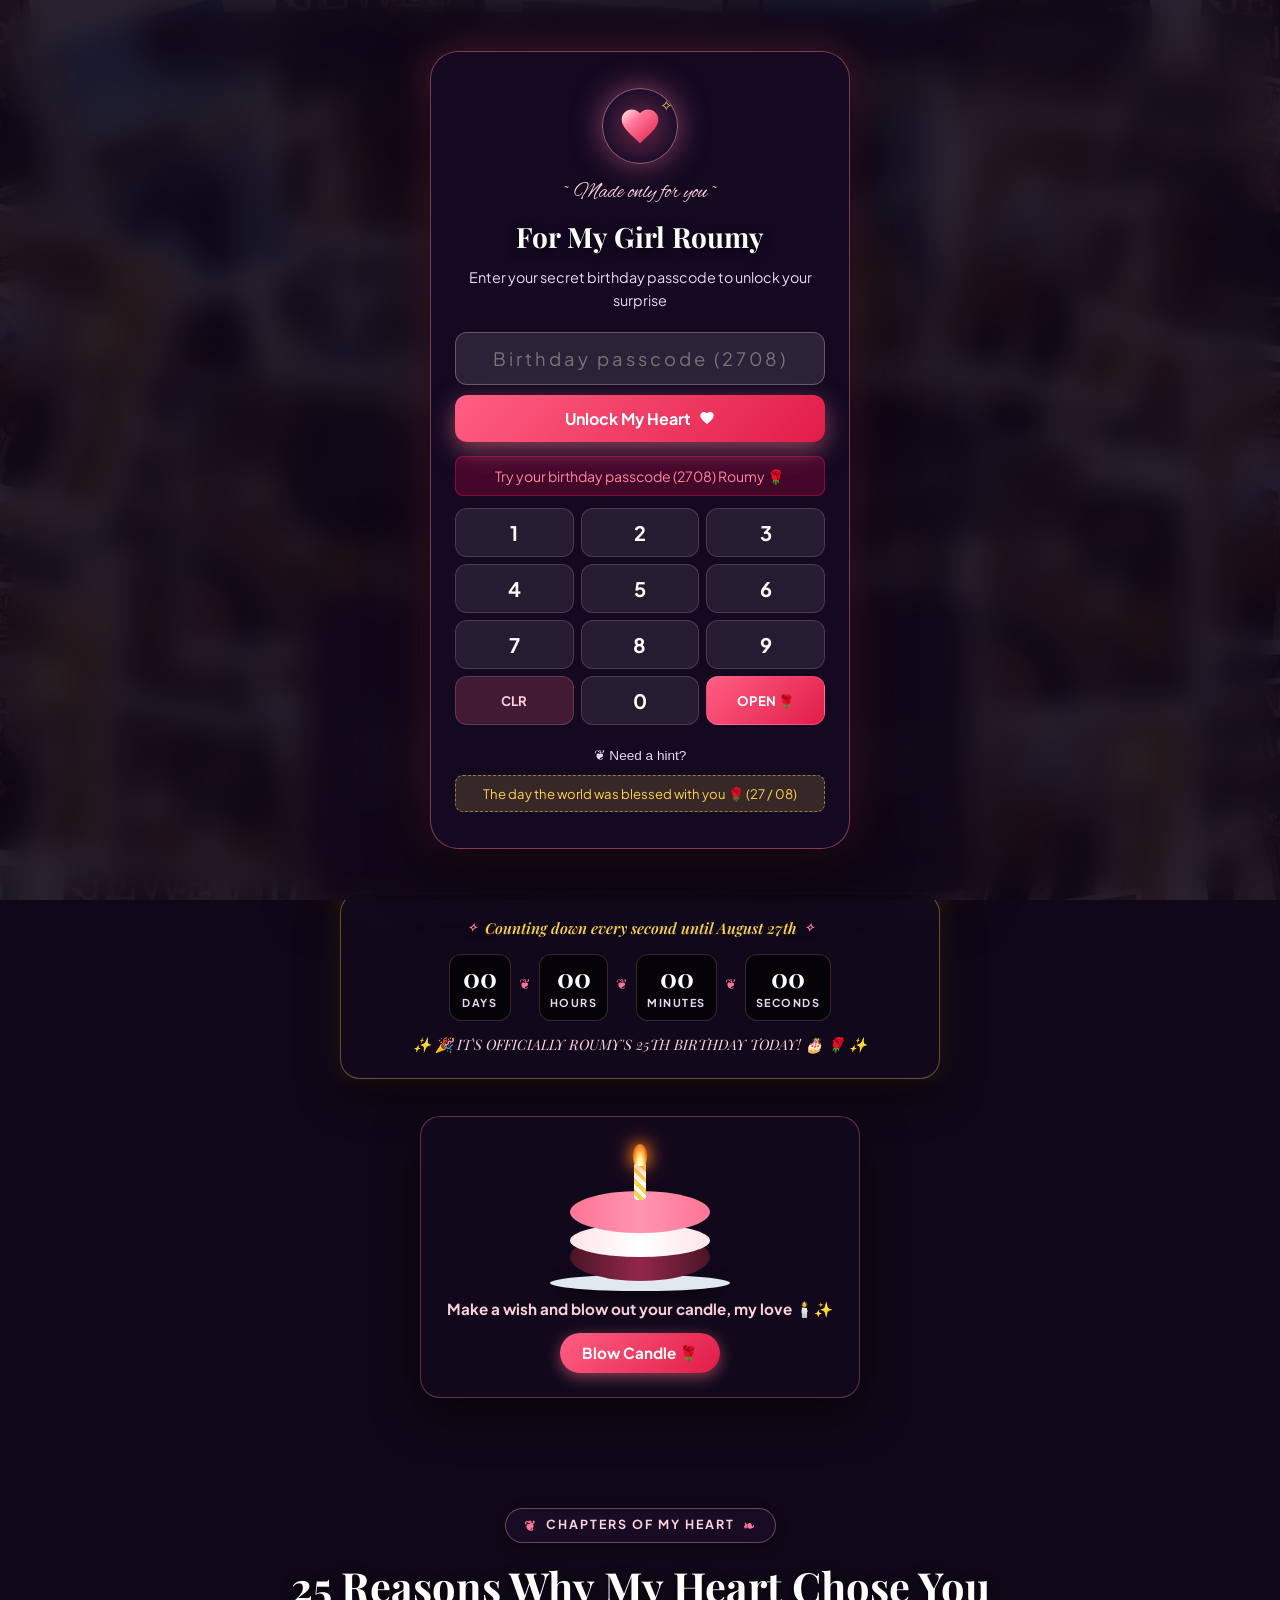
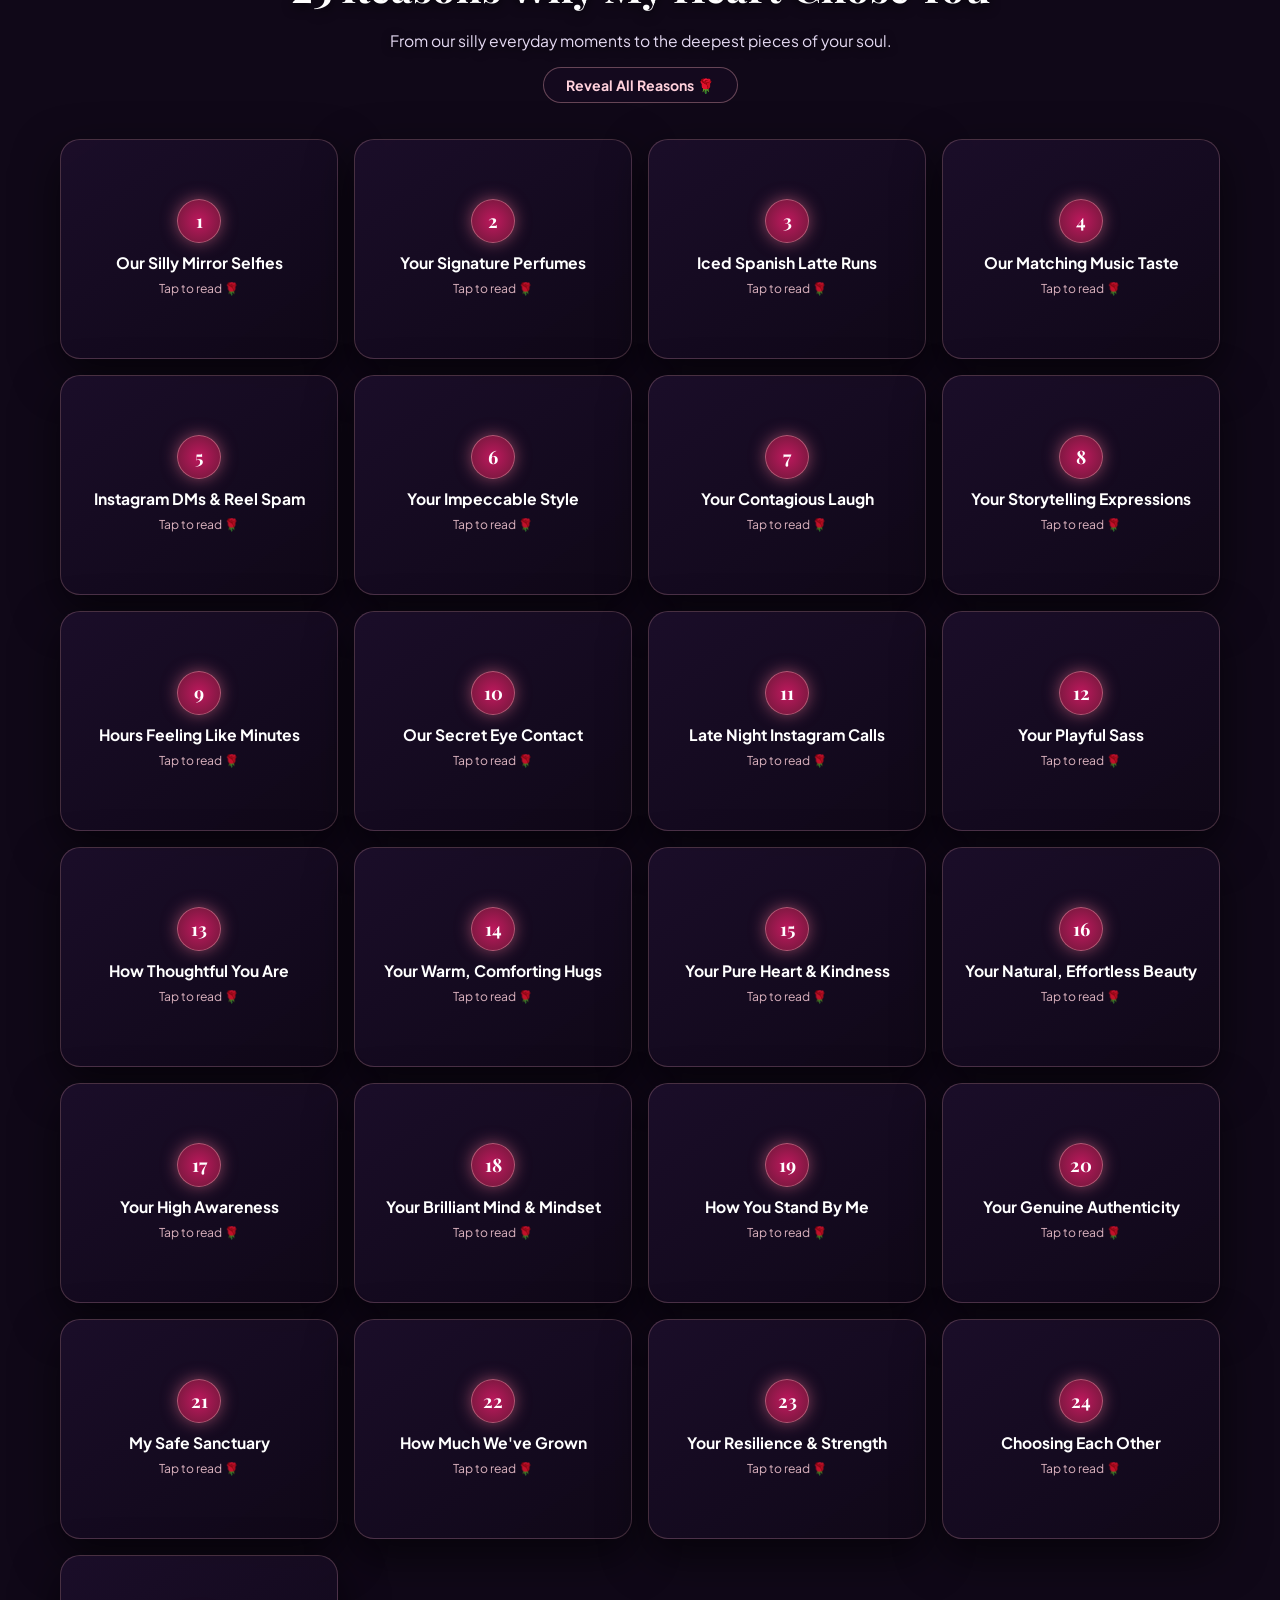
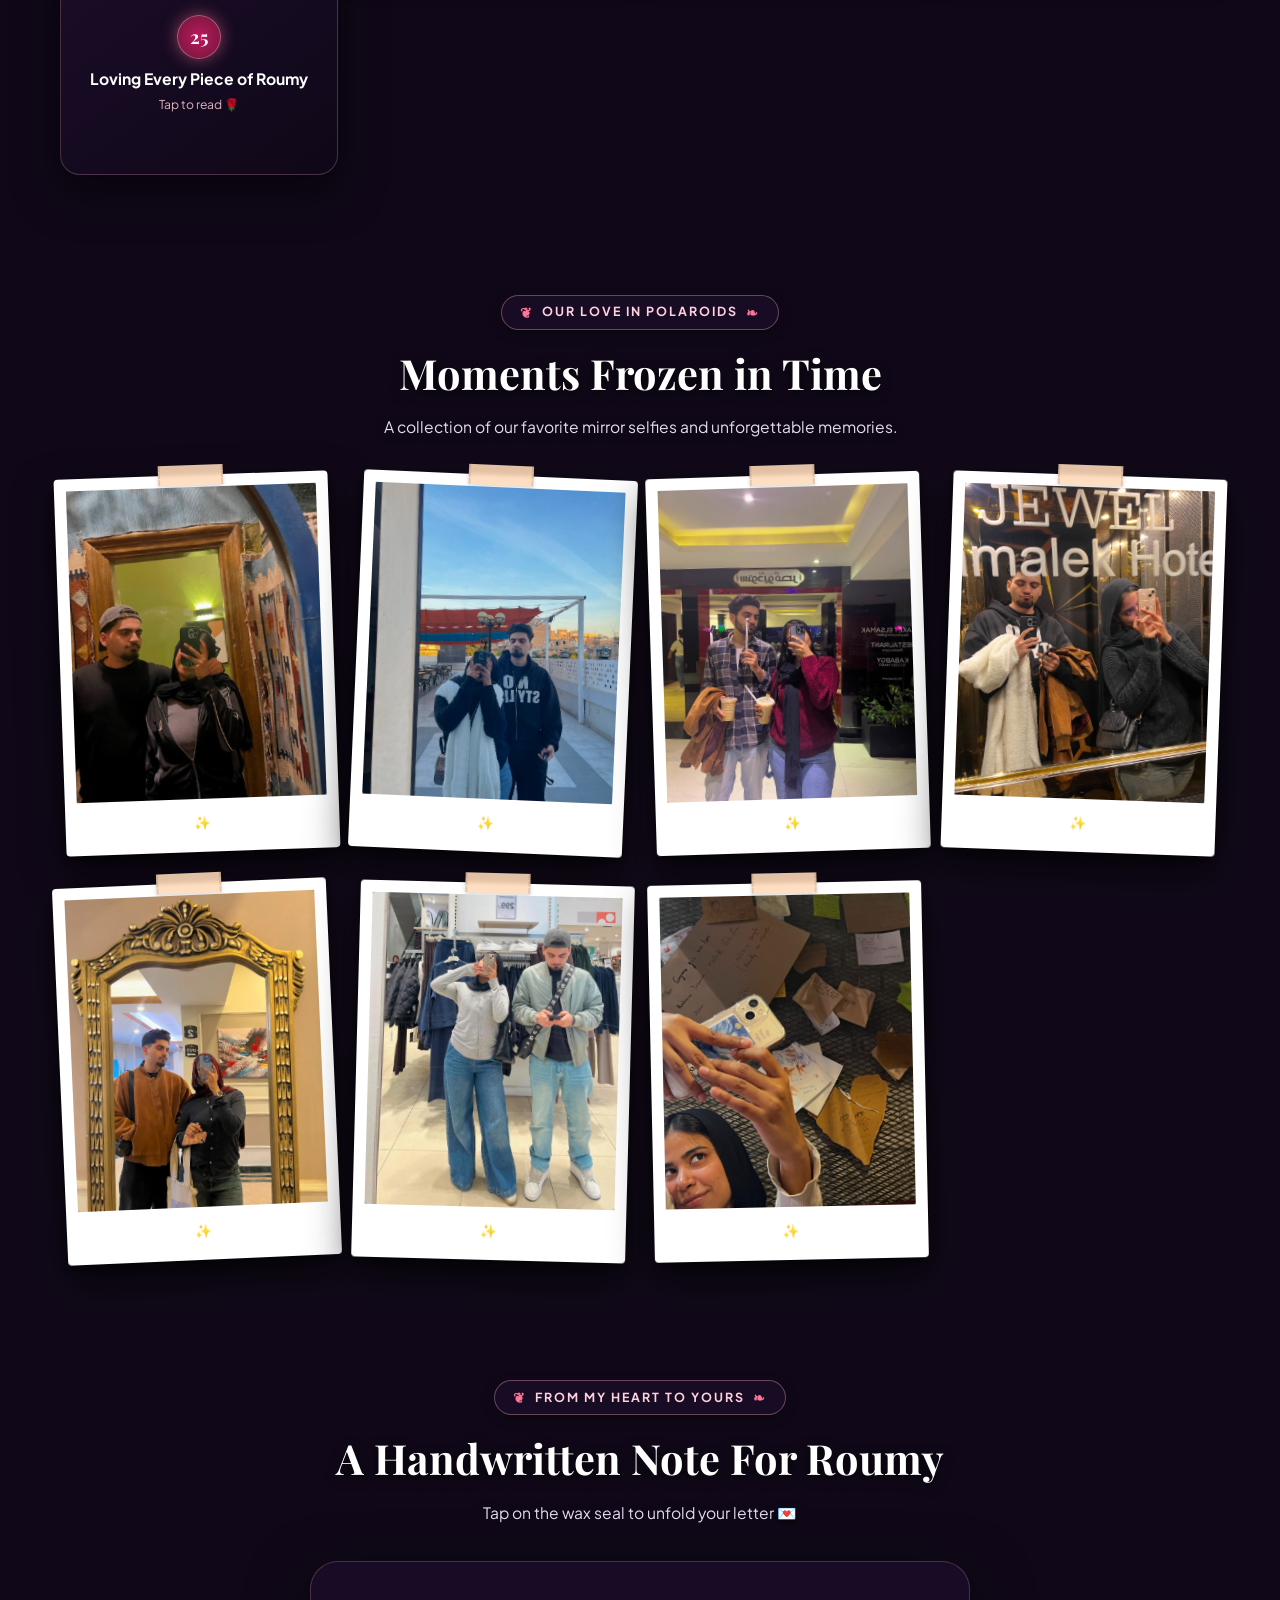
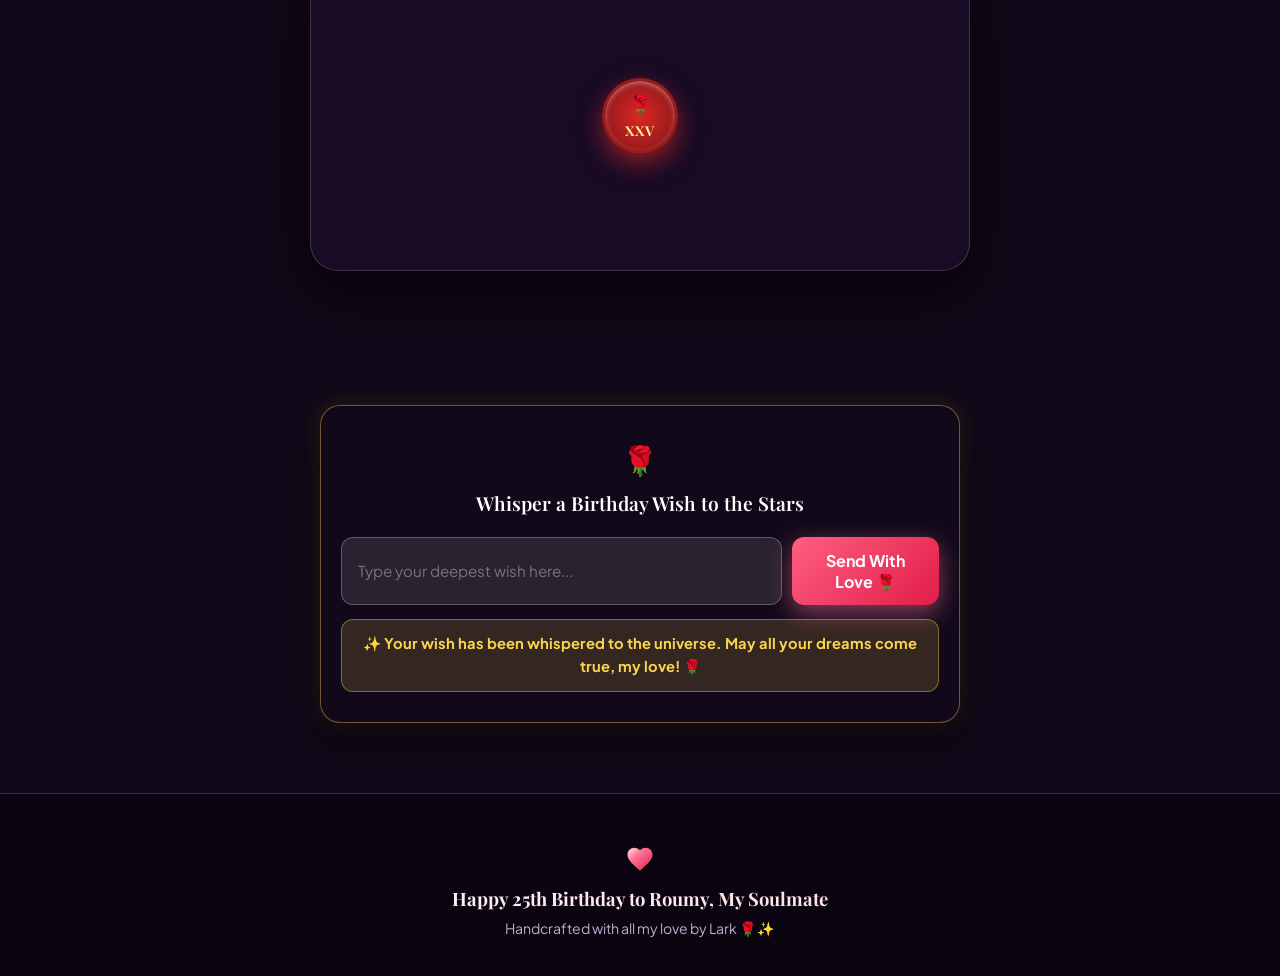
==== commit 96bc626c: "Remove awkward top-right bubble and keep clean centered dedication card" ====
--- a/index.html
+++ b/index.html
@@ -15,14 +15,14 @@
   <script src="https://cdn.jsdelivr.net/npm/canvas-confetti@1.9.3/dist/confetti.browser.min.js"></script>
   
   <!-- Stylesheet with Cache Buster -->
-  <link rel="stylesheet" href="style.css?v=6.0">
+  <link rel="stylesheet" href="style.css?v=6.5">
 </head>
 <body>
 
   <!-- 🎵 Studio Quality Audio Player (Daughter - Switzerland, Softened & Looped from 0:40) -->
   <audio id="romantic-audio-element" loop preload="auto">
-    <source src="assets/audio/switzerland_roumy.mp3?v=6.0" type="audio/mpeg">
-    <source src="assets/audio/switzerland_roumy.m4a?v=6.0" type="audio/mp4">
+    <source src="assets/audio/switzerland_roumy.mp3?v=6.5" type="audio/mpeg">
+    <source src="assets/audio/switzerland_roumy.m4a?v=6.5" type="audio/mp4">
   </audio>
 
   <!-- Ambient Photo Collage Background Layer (Dense & Sharp Scattered Polaroids) -->
@@ -377,7 +377,7 @@
   </div>
 
   <!-- Scripts with Cache Buster -->
-  <script src="config.js?v=6.0"></script>
-  <script src="script.js?v=6.0"></script>
+  <script src="config.js?v=6.5"></script>
+  <script src="script.js?v=6.5"></script>
 </body>
 </html>
--- a/style.css
+++ b/style.css
@@ -447,66 +447,6 @@
   height: 3px;
 }
 
-.music-player-container {
-  position: relative;
-  display: inline-flex;
-  align-items: center;
-}
-
-.nav-music-note-bubble {
-  position: absolute;
-  top: calc(100% + 10px);
-  right: 0;
-  background: rgba(22, 10, 32, 0.96);
-  border: 1.5px solid rgba(255, 117, 151, 0.45);
-  box-shadow: 0 12px 35px rgba(0, 0, 0, 0.75), 0 0 20px rgba(255, 94, 131, 0.25);
-  border-radius: 18px;
-  padding: 8px 14px;
-  display: flex;
-  align-items: center;
-  gap: 8px;
-  white-space: nowrap;
-  backdrop-filter: blur(14px);
-  -webkit-backdrop-filter: blur(14px);
-  z-index: 110;
-  animation: floatCard 4s ease-in-out infinite;
-  transition: var(--transition-smooth);
-  pointer-events: none;
-  opacity: 0.95;
-}
-
-.nav-music-note-bubble::before {
-  content: '';
-  position: absolute;
-  top: -6px;
-  right: 22px;
-  width: 10px;
-  height: 10px;
-  background: rgba(22, 10, 32, 0.96);
-  border-left: 1.5px solid rgba(255, 117, 151, 0.45);
-  border-top: 1.5px solid rgba(255, 117, 151, 0.45);
-  transform: rotate(45deg);
-}
-
-.heart-pulse-icon {
-  font-size: 1.1rem;
-  animation: heartBeat 1.2s ease-in-out infinite;
-}
-
-.note-quote-text {
-  font-family: var(--font-main);
-  font-size: 0.82rem;
-  color: #fff;
-  font-weight: 500;
-  letter-spacing: 0.2px;
-}
-
-@media (max-width: 768px) {
-  .nav-music-note-bubble {
-    display: none;
-  }
-}
-
 /* ==========================================================================
    💓 Heartbeat Soundtrack Dedication Card (Centered Centerpiece)
    ========================================================================== */
